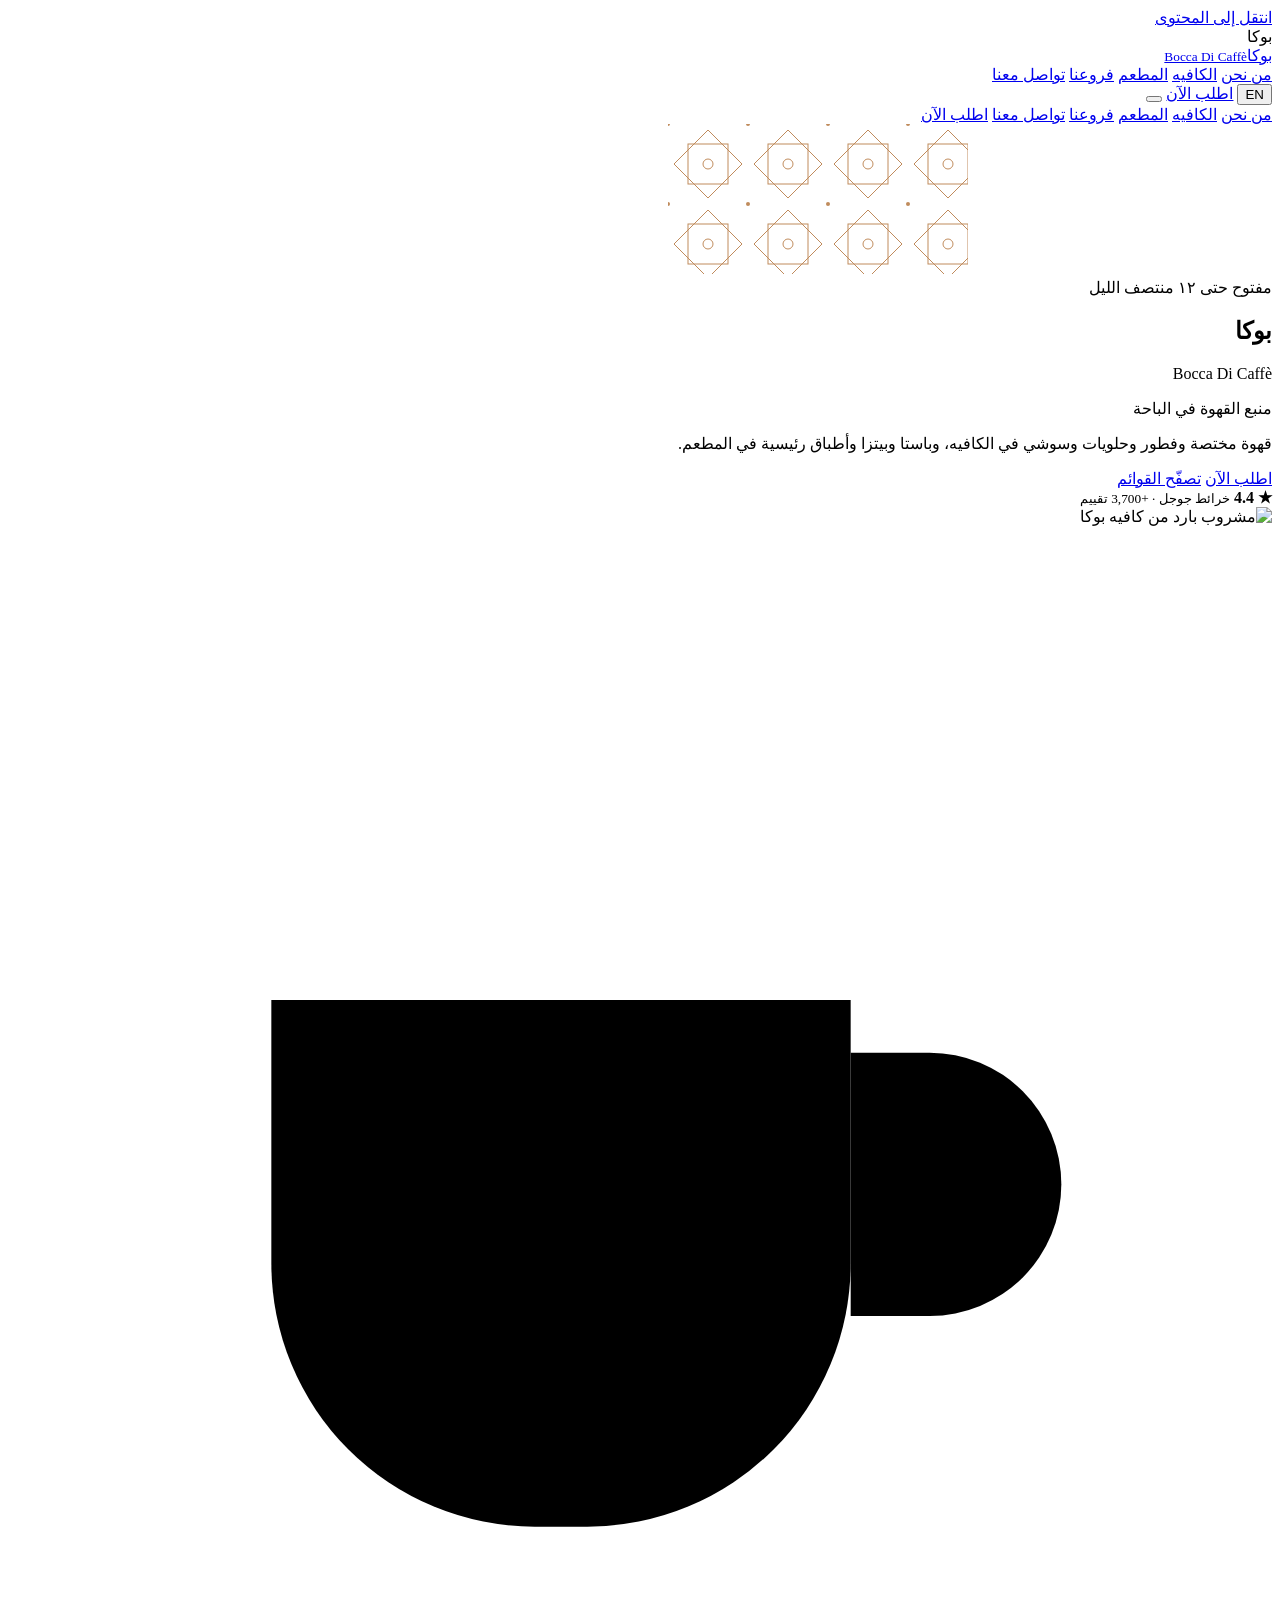
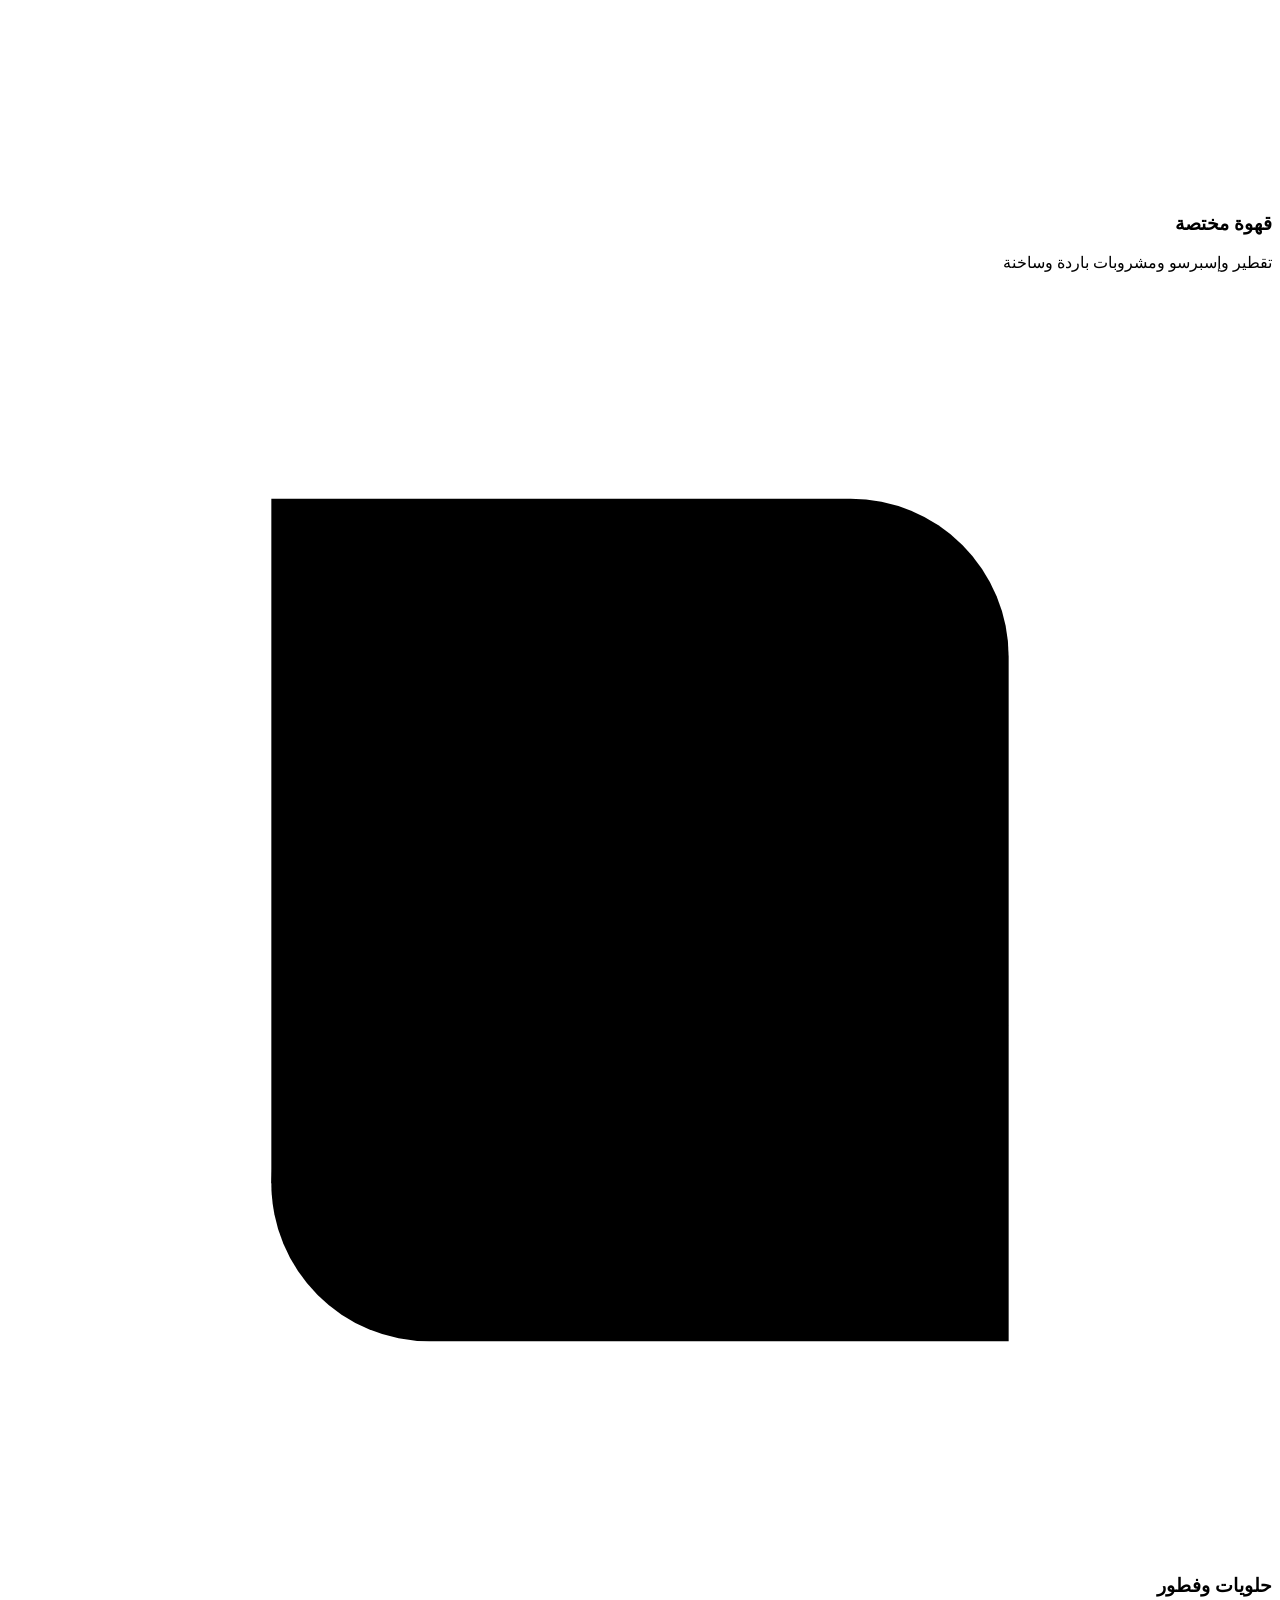
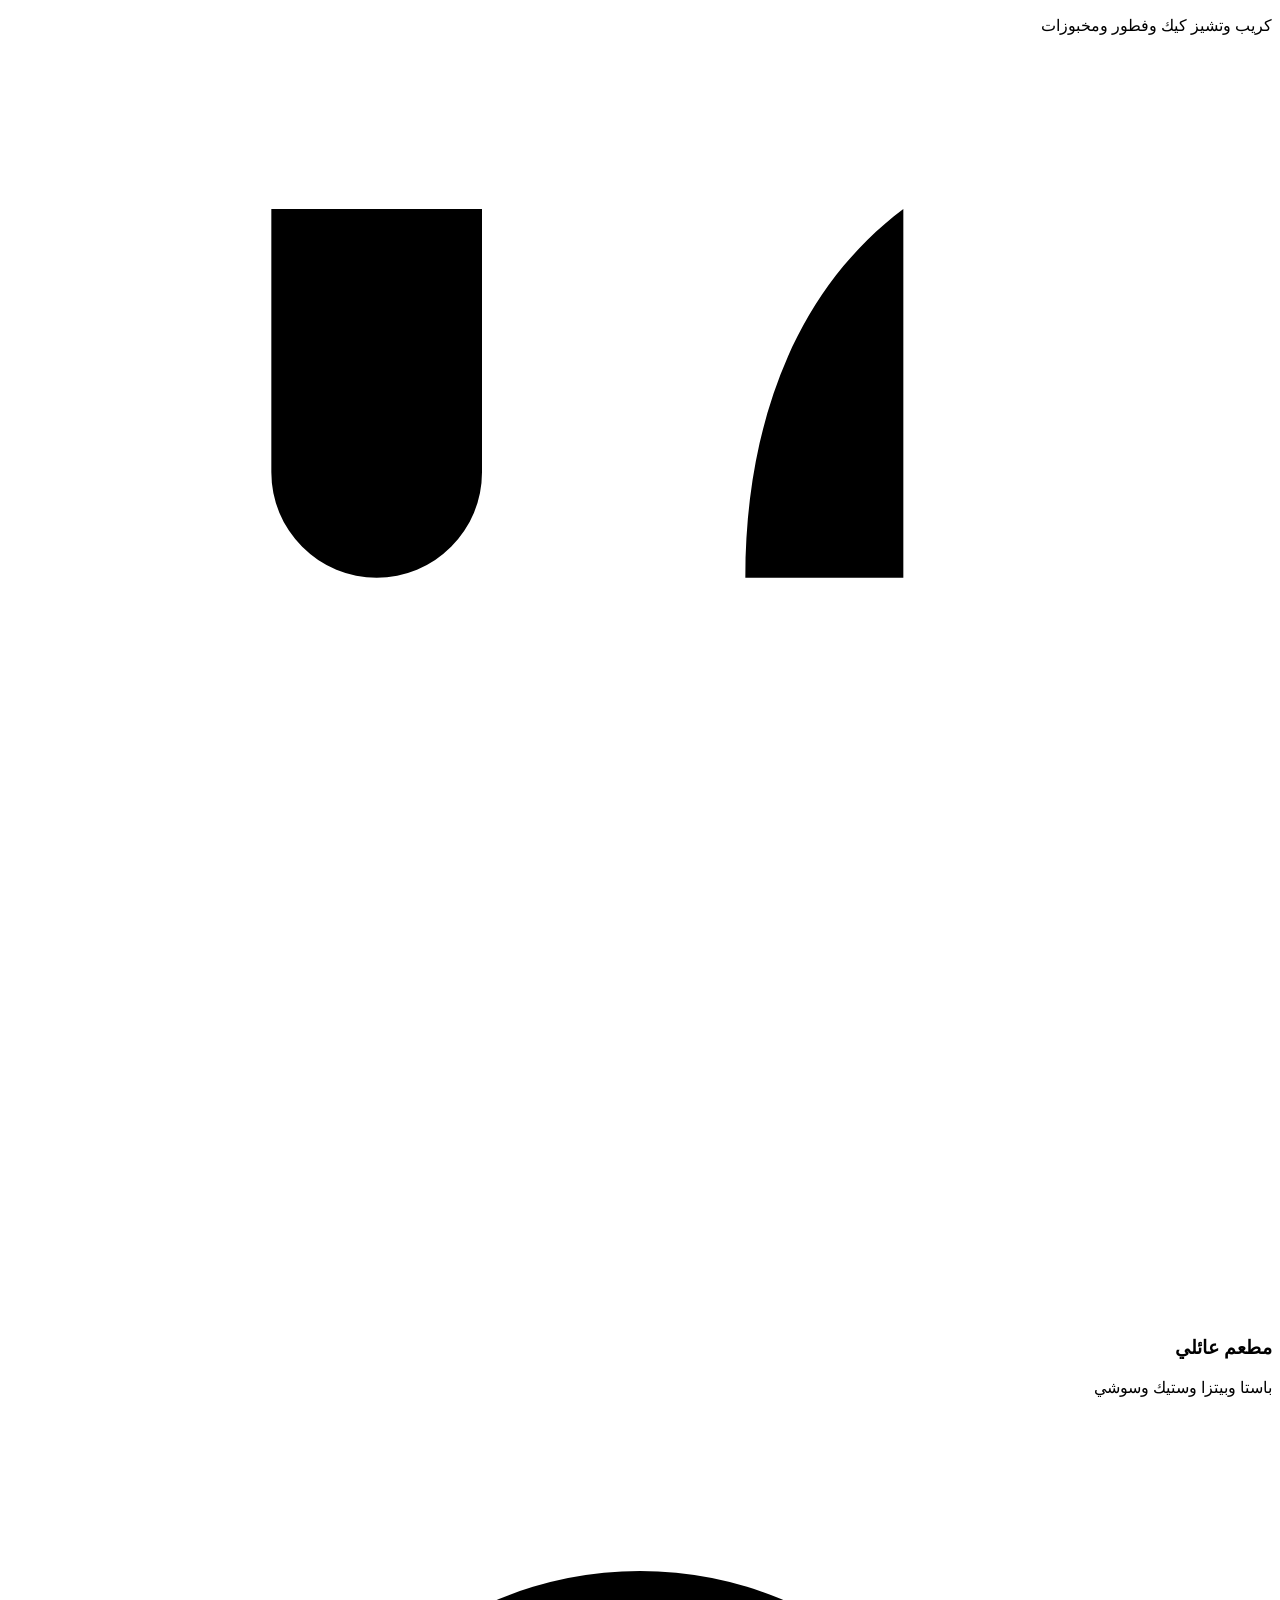
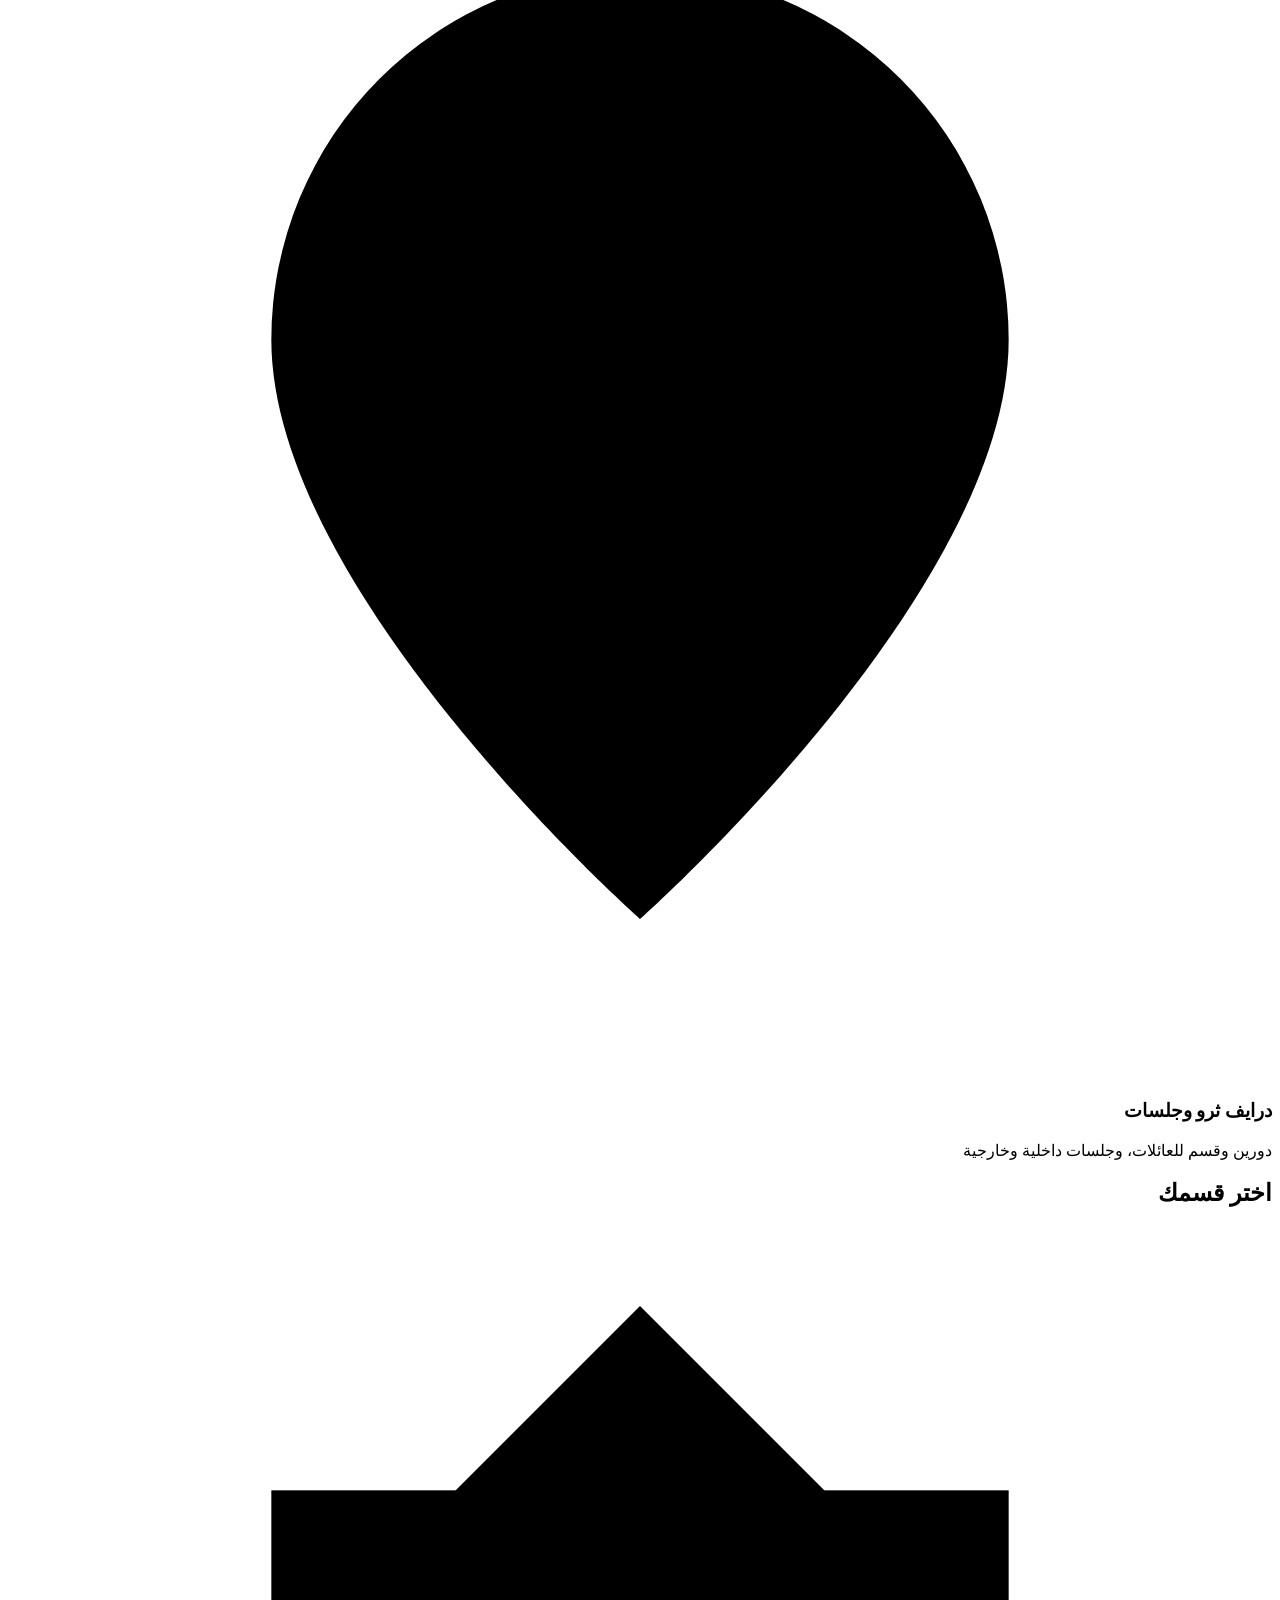
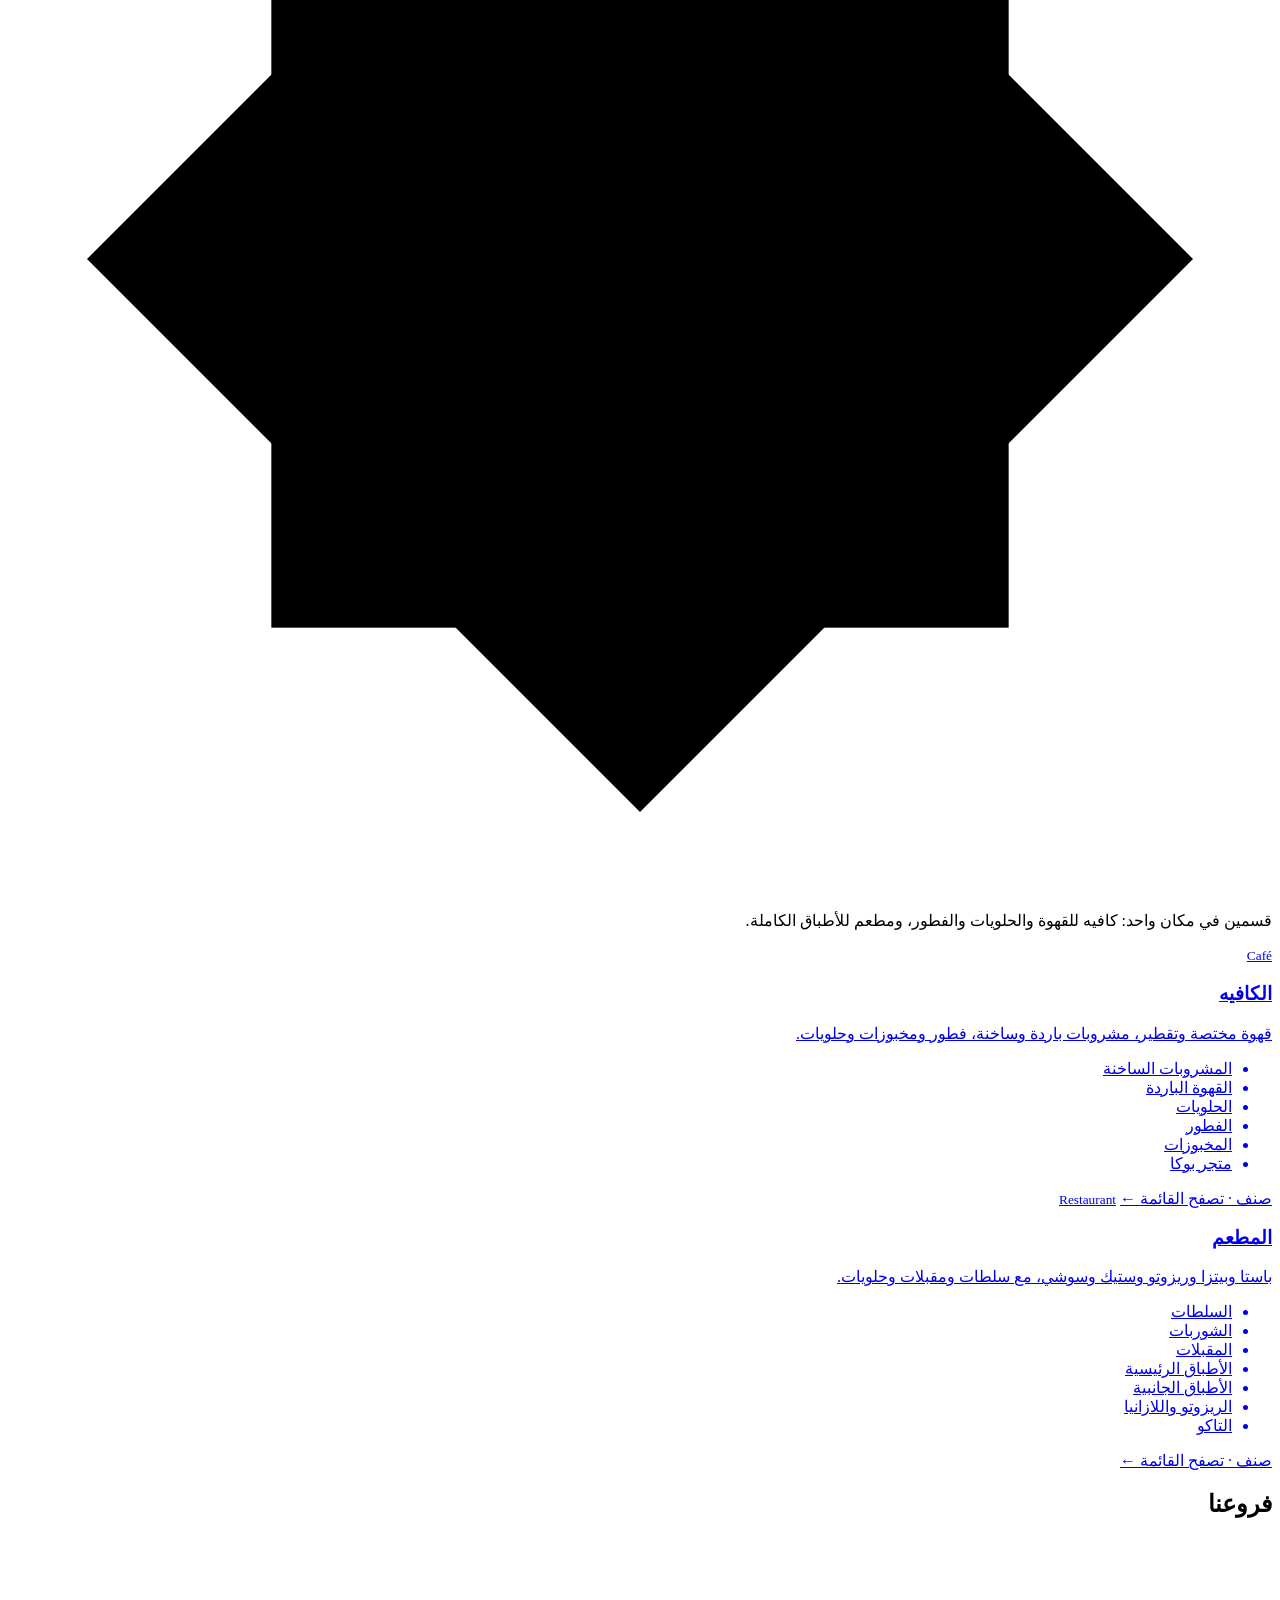
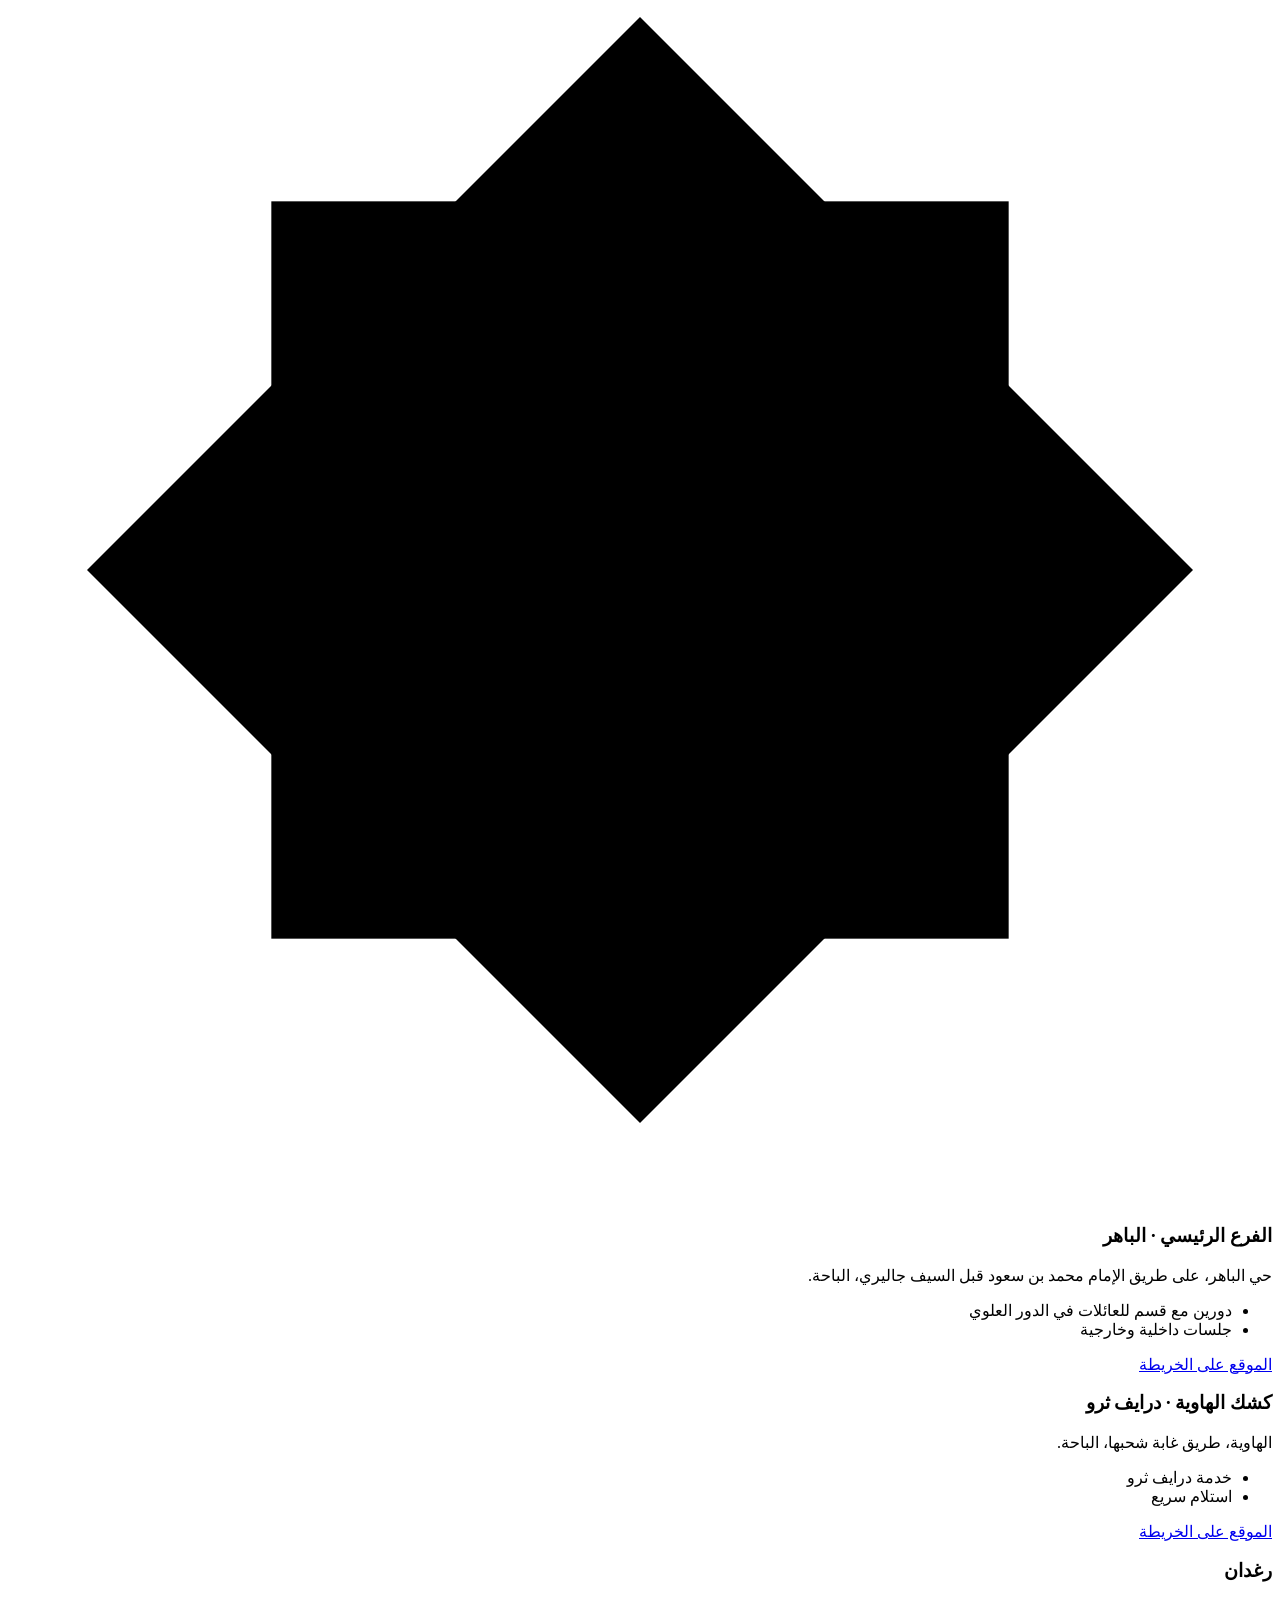
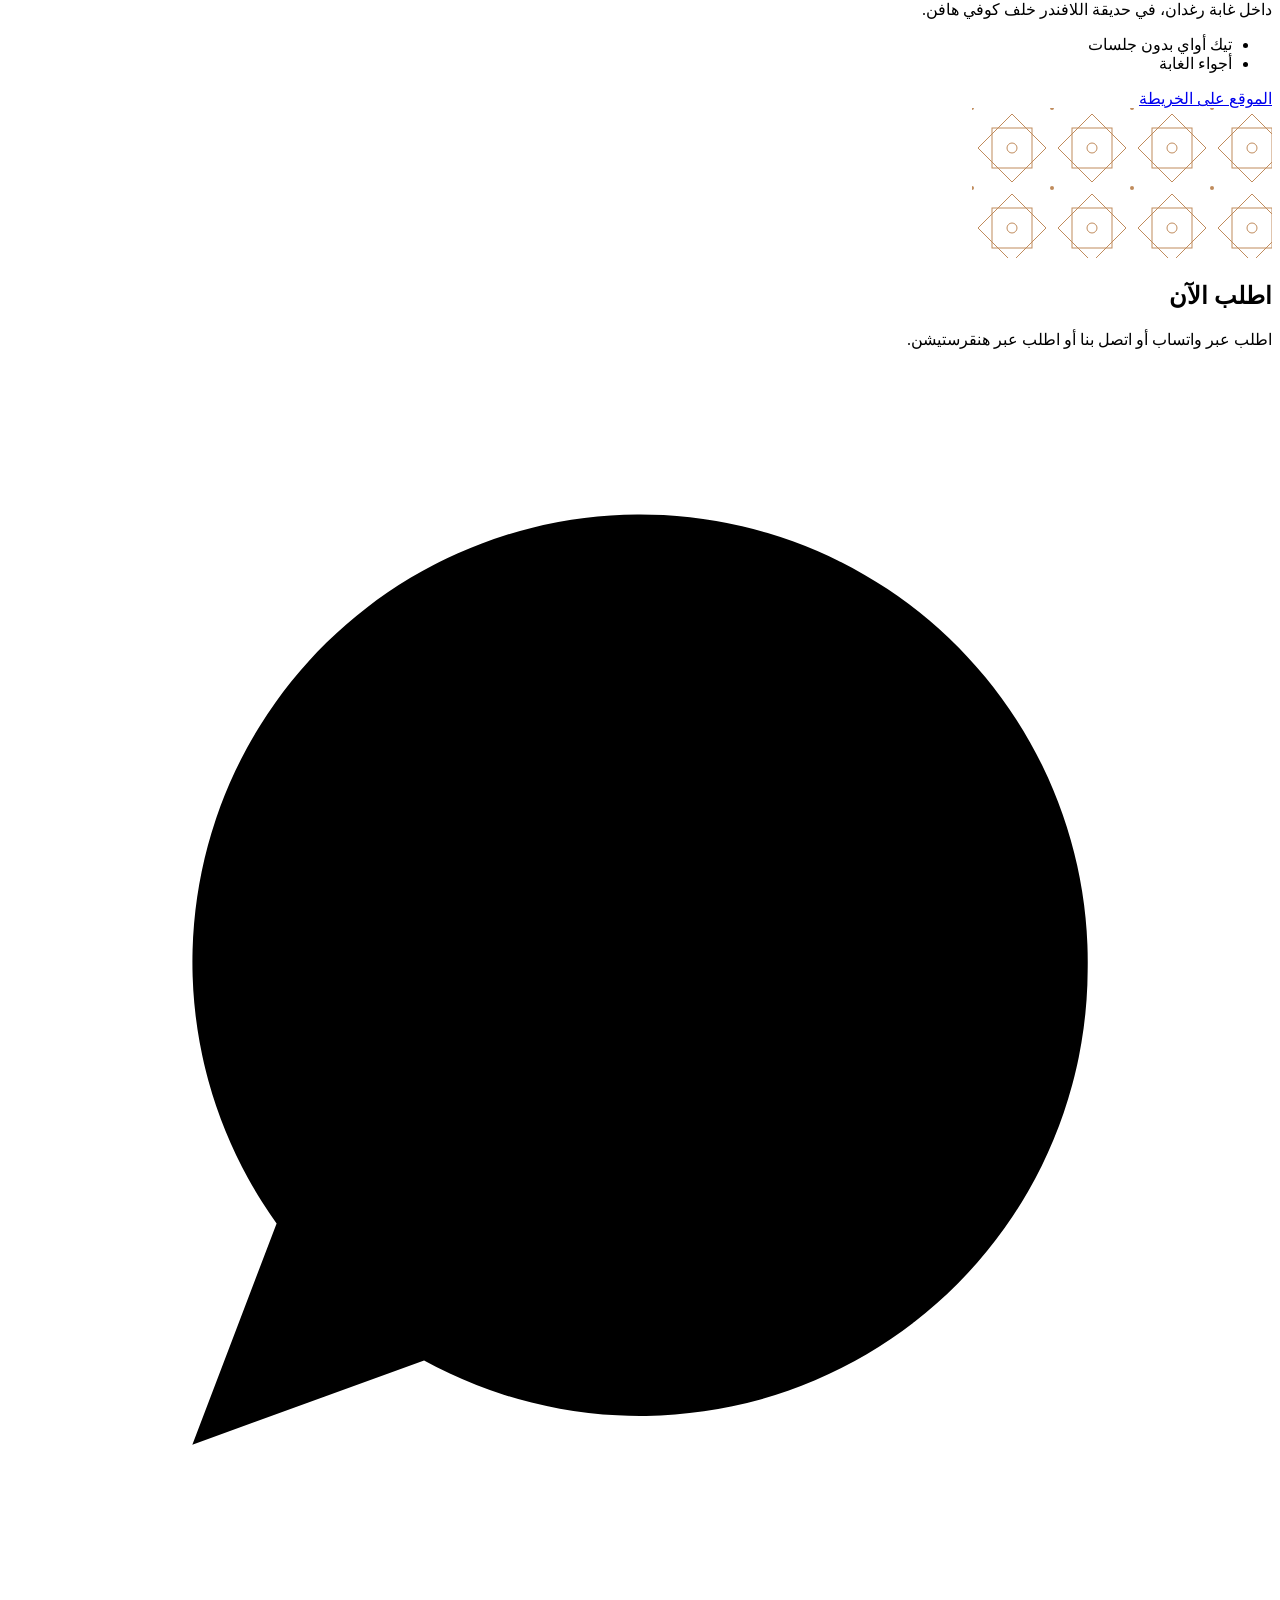
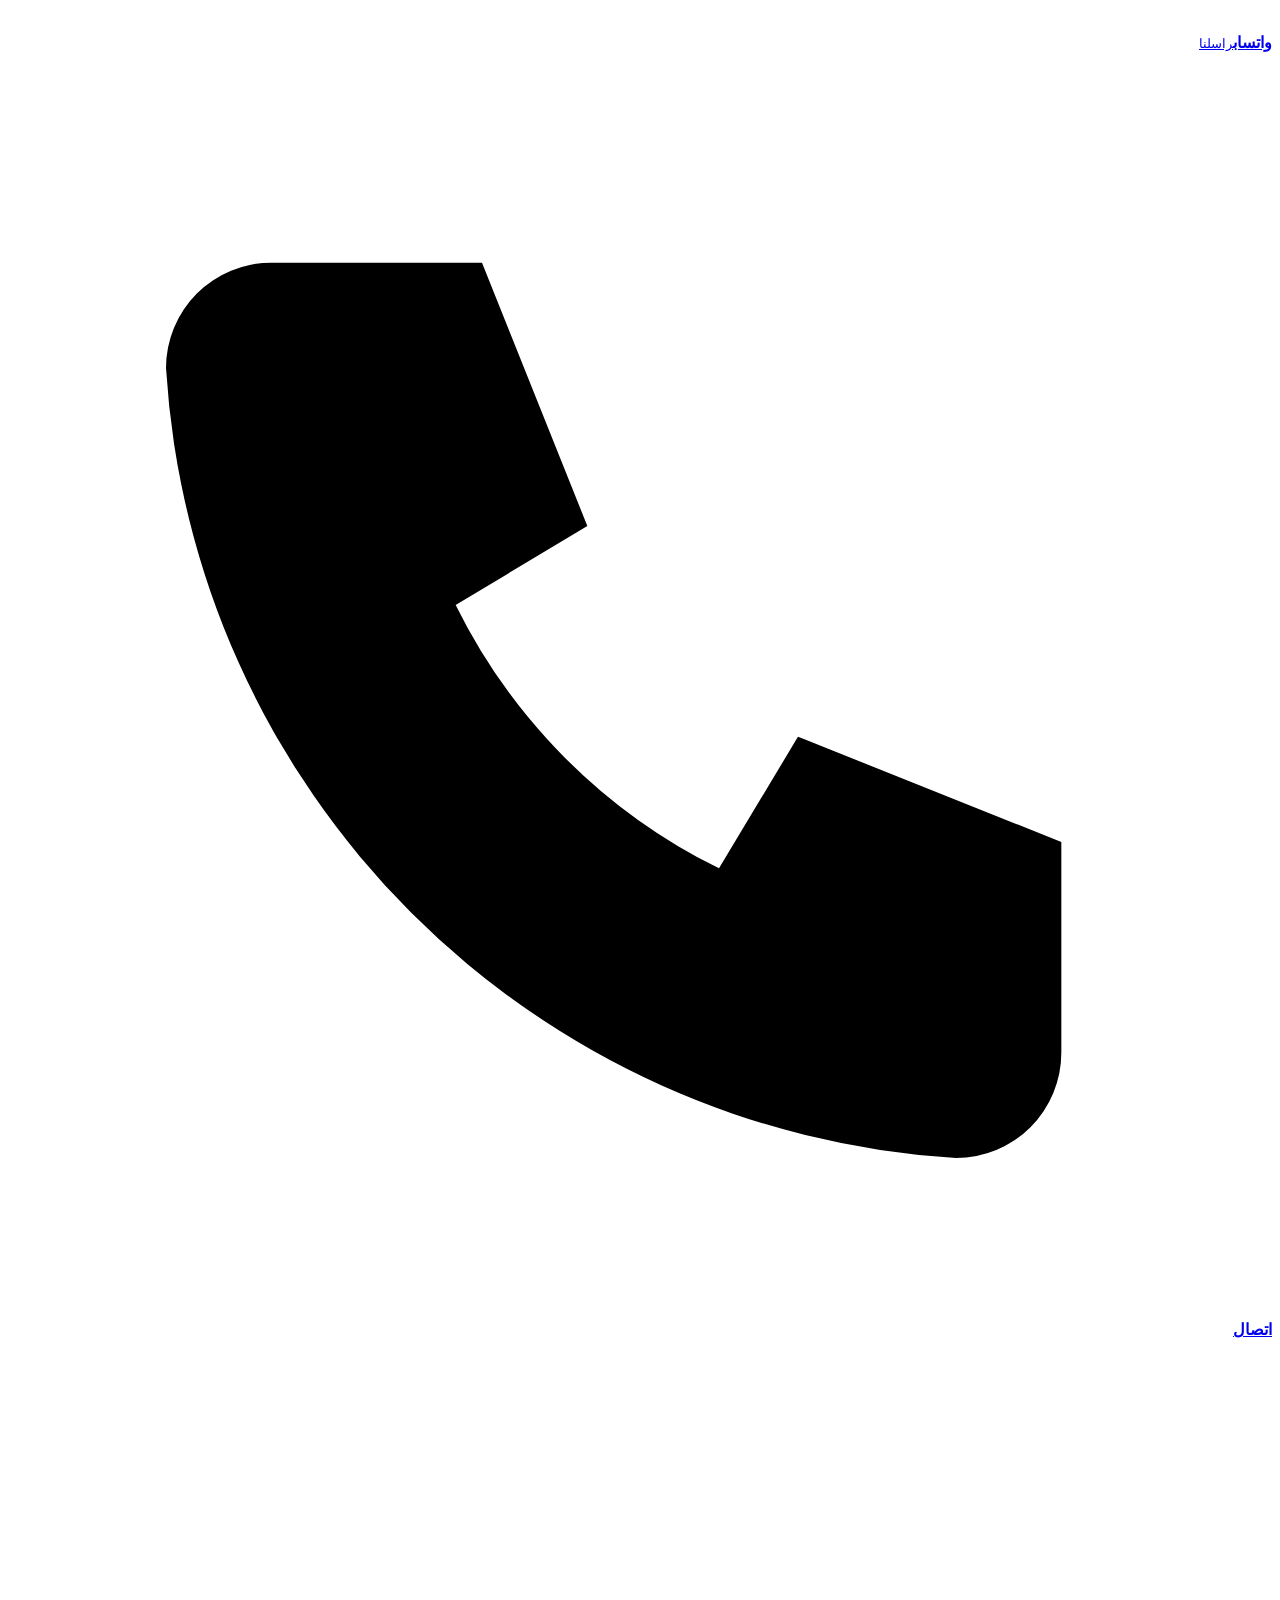
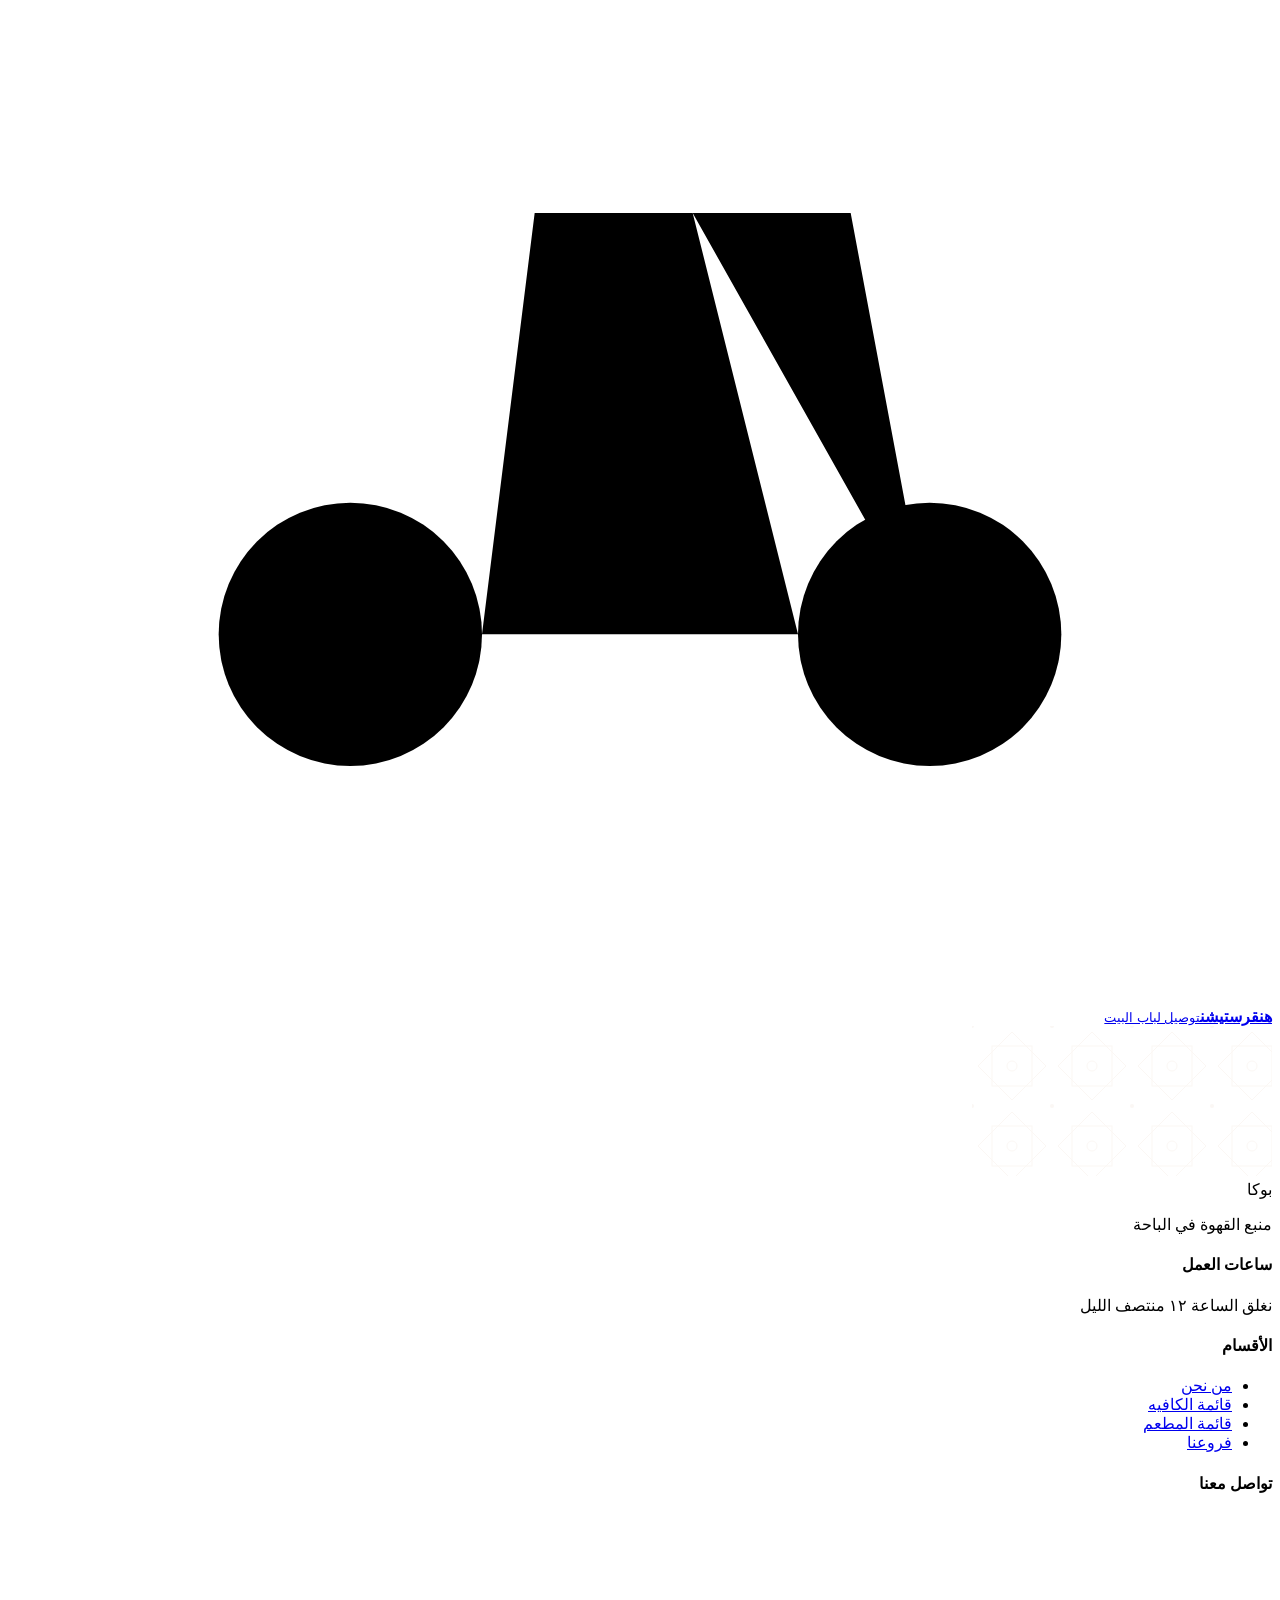
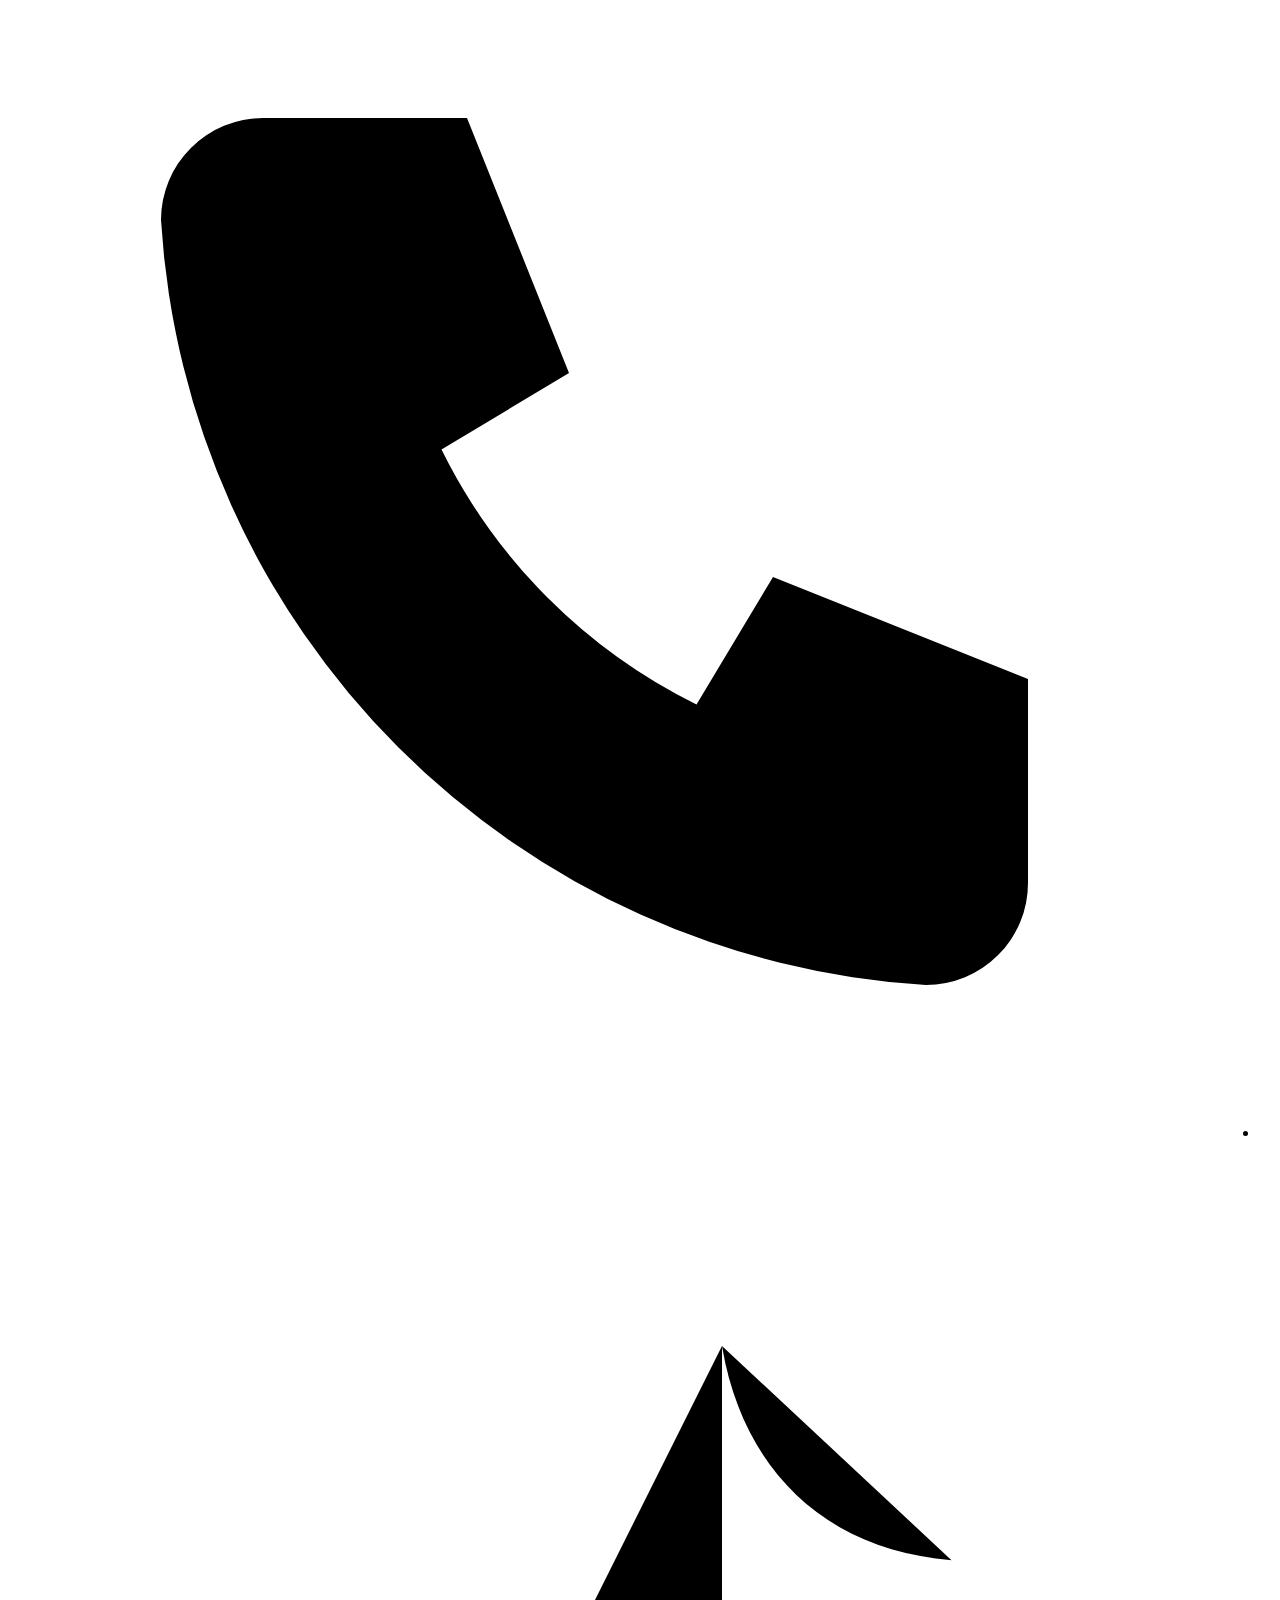
==== index.html @ 69d34390 "Add files via upload" ====
<!DOCTYPE html>
<html lang="ar" dir="rtl">
<head>
<meta charset="utf-8">
<meta name="viewport" content="width=device-width, initial-scale=1, viewport-fit=cover">
<title>بوكا | Bocca Di Caffè - كافيه ومطعم في الباحة</title>
<meta name="description" content="بوكا في الباحة: قهوة مختصة، فطور، حلويات وسوشي في الكافيه، وباستا وبيتزا وأطباق رئيسية في المطعم. شاهد القوائم بالصور والأسعار.">
<meta name="theme-color" content="#3A1E12">
<link rel="icon" type="image/png" href="assets/img/favicon.png">
<link rel="apple-touch-icon" href="assets/img/apple-touch-icon.png">
<meta property="og:type" content="website"><meta property="og:site_name" content="بوكا | Bocca Di Caffè">
<meta property="og:title" content="بوكا | Bocca Di Caffè - كافيه ومطعم في الباحة"><meta property="og:description" content="بوكا في الباحة: قهوة مختصة، فطور، حلويات وسوشي في الكافيه، وباستا وبيتزا وأطباق رئيسية في المطعم. شاهد القوائم بالصور والأسعار.">
<meta property="og:image" content="assets/img/logo-512.png"><meta property="og:locale" content="ar_SA"><meta property="og:locale:alternate" content="en_US">
<link rel="preconnect" href="https://fonts.googleapis.com">
<link rel="preconnect" href="https://fonts.gstatic.com" crossorigin>
<link href="https://fonts.googleapis.com/css2?family=Amiri:wght@400;700&family=Cormorant+Garamond:wght@500;600;700&family=Inter:wght@400;500;600&family=Tajawal:wght@400;500;700;800&display=swap" rel="stylesheet">
<script>
(function () {
  var l = 'ar', q = null, s = null;
  try { q = new URLSearchParams(location.search).get('lang'); } catch (e) {}
  try { s = localStorage.getItem('bocca_lang'); } catch (e) {}
  if (q === 'en' || q === 'ar') l = q; else if (s === 'en' || s === 'ar') l = s;
  var d = document.documentElement;
  d.lang = l; d.dir = (l === 'ar') ? 'rtl' : 'ltr'; d.classList.add('js');
  try { if (sessionStorage.getItem('bocca_pre')) d.classList.add('nopre'); } catch (e) {}
  window.__B_LANG = l;
})();
</script>
<link rel="stylesheet" href="assets/style.css">
<script type="application/ld+json">
{
  "@context": "https://schema.org",
  "@type": "CafeOrCoffeeShop",
  "name": "بوكا",
  "alternateName": "Bocca Di Caffè",
  "description": "كافيه ومطعم في الباحة: قهوة مختصة وفطور وحلويات وسوشي وباستا وبيتزا.",
  "telephone": "+966557722696",
  "address": {
    "@type": "PostalAddress",
    "addressLocality": "الباحة",
    "addressCountry": "SA"
  },
  "aggregateRating": {
    "@type": "AggregateRating",
    "ratingValue": "4.4",
    "reviewCount": "3700",
    "bestRating": "5"
  },
  "sameAs": [
    "https://www.tiktok.com/@bocca_caffe",
    "https://www.tiktok.com/@bocca.restaurant1",
    "https://www.snapchat.com/@bocca_caffe"
  ]
}
</script>
</head>
<body class="loading" id="top" data-pg="home">

<svg width="0" height="0" style="position:absolute" aria-hidden="true" focusable="false">
  <defs>
    <linearGradient id="gold-grad" x1="0" y1="0" x2="1" y2="1"><stop offset="0" stop-color="#E3C5A5"/><stop offset="1" stop-color="#C08B5C"/></linearGradient>
    <symbol id="star8" viewBox="0 0 24 24"><rect x="5" y="5" width="14" height="14" stroke-linejoin="round"/><path d="M12 1.5 22.5 12 12 22.5 1.5 12z" stroke-linejoin="round"/><circle cx="12" cy="12" r="2.2"/></symbol>
    <pattern id="pat-star" width="80" height="80" patternUnits="userSpaceOnUse">
      <g fill="none" stroke="#C08B5C" stroke-width="1"><rect x="20" y="20" width="40" height="40"/><path d="M40 6 74 40 40 74 6 40z"/><circle cx="40" cy="40" r="5"/></g>
      <g fill="#C08B5C"><circle cx="0" cy="0" r="2"/><circle cx="80" cy="0" r="2"/><circle cx="0" cy="80" r="2"/><circle cx="80" cy="80" r="2"/></g>
    </pattern>
  </defs>
</svg>

<div class="progress" id="progress" aria-hidden="true"></div>
<a class="skip" href="#main" data-i18n="skip">انتقل إلى المحتوى</a>
<!-- PRELOADER -->
<div id="preloader" role="status" aria-live="polite">
  <div class="pre-logo"><span class="logo-img" role="img" aria-label="Bocca logo"></span><span class="shimmer" data-i18n="brand">بوكا</span></div>
</div>
<header class="nav" id="nav">
  <div class="container nav-in">
    <a class="logo" href="index.html" data-i18n-aria="logoAria" aria-label="بوكا - الصفحة الرئيسية">
      <span class="logo-img" role="img" aria-label="Bocca logo"></span>
      <span class="logo-text"><span data-i18n="brand">بوكا</span><small>Bocca Di Caffè</small></span>
    </a>
    <nav class="nav-links" data-i18n-aria="navAria" aria-label="التنقل الرئيسي">
      <a href="about.html" data-i18n="navAbout">من نحن</a>
      <a href="cafe.html" data-i18n="navCafe">الكافيه</a>
      <a href="restaurant.html" data-i18n="navRest">المطعم</a>
      <a href="index.html#branches" data-i18n="navBranches">فروعنا</a>
      <a href="#contact" data-i18n="navContact">تواصل معنا</a>
    </nav>
    <div class="nav-actions">
      <button class="lang" id="langBtn" type="button">EN</button>
      <a class="btn btn-gold btn-sm btn-pulse nav-order" href="#order" data-i18n="navOrder">اطلب الآن</a>
      <button class="burger" id="burger" type="button" aria-expanded="false" aria-controls="mnav" data-i18n-aria="menuOpen" aria-label="فتح القائمة"><span></span><span></span><span></span></button>
    </div>
  </div>
</header>

<div class="mnav" id="mnav" aria-hidden="true">
  <nav data-i18n-aria="navAria" aria-label="التنقل الرئيسي">
    <a href="about.html" style="--i:0" data-i18n="navAbout">من نحن</a>
    <a href="cafe.html" style="--i:1" data-i18n="navCafe">الكافيه</a>
    <a href="restaurant.html" style="--i:2" data-i18n="navRest">المطعم</a>
    <a href="index.html#branches" style="--i:3" data-i18n="navBranches">فروعنا</a>
    <a href="#contact" style="--i:4" data-i18n="navContact">تواصل معنا</a>
    <a class="btn btn-gold" href="#order" style="--i:5" data-i18n="navOrder">اطلب الآن</a>
  </nav>
</div>

<main id="main">

<!-- HERO -->
<section class="hero" aria-labelledby="hero-title">
  <canvas id="particles" aria-hidden="true"></canvas>
  <svg class="orn-bg" aria-hidden="true" focusable="false"><rect width="100%" height="100%" fill="url(#pat-star)"/></svg>
  <div class="container hero-grid">
    <div class="hero-copy">
      <div class="hl" style="--i:0"><span class="open-badge" data-i18n="openBadge">مفتوح حتى ١٢ منتصف الليل</span></div>
      <h1 id="hero-title" class="hl" style="--i:1" data-i18n="brand">بوكا</h1>
      <p class="hero-en hl" style="--i:1">Bocca Di Caffè</p>
      <p class="hero-tag hl" style="--i:2" data-i18n="tagline">منبع القهوة في الباحة</p>
      <p class="hero-intro hl" style="--i:3" data-i18n="heroIntro">قهوة مختصة وفطور وحلويات وسوشي في الكافيه، وباستا وبيتزا وأطباق رئيسية في المطعم.</p>
      <div class="hero-cta hl" style="--i:4">
        <a class="btn btn-gold btn-pulse" href="#order" data-i18n="heroOrder">اطلب الآن</a>
        <a class="btn btn-ghost" href="#sections" data-i18n="heroMenu">تصفّح القوائم</a>
      </div>
      <div class="rating-row hl" style="--i:5">
        <div class="rating" aria-label="Google Maps 4.4 / 5">
          <b><span aria-hidden="true">★</span> 4.4</b>
          <small><span data-i18n="ratingG">خرائط جوجل</span><span data-i18n="ratingGsub"> · +3,700 تقييم</span></small>
        </div>
      </div>
    </div>
    <div class="hero-media">
      <div class="arch-wrap hl" style="--i:3">
        <div class="arch"><img src="assets/img/cafe/c045.webp" data-i18n-alt="heroImgAlt" alt="مشروب بارد من كافيه بوكا" width="640" height="640" fetchpriority="high" decoding="async"></div>
        <span class="arch-logo" role="img" aria-label="Bocca logo"></span>
      </div>
    </div>
  </div>
</section>

<!-- FEATURE STRIP -->
<section class="strip" aria-label="Highlights">
  <div class="container features" data-stagger>
    <div class="feature"><div class="ic"><svg viewBox="0 0 24 24" aria-hidden="true"><path d="M5 9h11v5a5 5 0 0 1-5 5h-1a5 5 0 0 1-5-5z"/><path d="M16 10h1.5a2.5 2.5 0 0 1 0 5H16"/><path d="M8 3v3M11 3v3"/></svg></div><h3 data-i18n="f1t">قهوة مختصة</h3><p data-i18n="f1s">تقطير وإسبرسو ومشروبات باردة وساخنة</p></div>
    <div class="feature"><div class="ic"><svg viewBox="0 0 24 24" aria-hidden="true"><path d="M5 4h11a3 3 0 0 1 3 3v13H8a3 3 0 0 1-3-3z"/><path d="M5 17a3 3 0 0 1 3-3h11"/></svg></div><h3 data-i18n="f2t">حلويات وفطور</h3><p data-i18n="f2s">كريب وتشيز كيك وفطور ومخبوزات</p></div>
    <div class="feature"><div class="ic"><svg viewBox="0 0 24 24" aria-hidden="true"><path d="M7 3v8M5 3v5a2 2 0 0 0 4 0V3M7 11v10M17 3c-2 1.5-3 4-3 7h3v11"/></svg></div><h3 data-i18n="f3t">مطعم عائلي</h3><p data-i18n="f3s">باستا وبيتزا وستيك وسوشي</p></div>
    <div class="feature"><div class="ic"><svg viewBox="0 0 24 24" aria-hidden="true"><path d="M12 21s7-6.2 7-11a7 7 0 1 0-14 0c0 4.8 7 11 7 11z"/><circle cx="12" cy="10" r="2.5"/></svg></div><h3 data-i18n="f4t">درايف ثرو وجلسات</h3><p data-i18n="f4s">دورين وقسم للعائلات، وجلسات داخلية وخارجية</p></div>
  </div>
</section>

<!-- SECTIONS (café / restaurant) -->
<section class="section" id="sections" aria-labelledby="sec-title">
  <div class="container">
    <div class="section-head reveal">
      <h2 id="sec-title" data-i18n="secTitle">اختر قسمك</h2>
      <div class="divider" aria-hidden="true"><i></i><svg viewBox="0 0 24 24"><use href="#star8"/></svg><i></i></div>
      <p data-i18n="secSub">قسمين في مكان واحد: كافيه للقهوة والحلويات والفطور، ومطعم للأطباق الكاملة.</p>
    </div>
    <div class="split">
      <a class="sec-card sec-cafe" href="cafe.html"><span class="sec-img" style="background-image:url(assets/img/cafe/c105.webp)"></span>
        <span class="sec-body"><small data-i18n="cafeSmall">Café</small><h3 data-i18n="cafeName">الكافيه</h3><p data-i18n="cafeDesc">قهوة مختصة وتقطير، مشروبات باردة وساخنة، فطور ومخبوزات وحلويات.</p><ul class="sec-tags"><li data-i18n="tc1">المشروبات الساخنة</li><li data-i18n="tc2">القهوة الباردة</li><li data-i18n="tc3">الحلويات</li><li data-i18n="tc4">الفطور</li><li data-i18n="tc5">المخبوزات</li><li data-i18n="tc6">متجر بوكا</li></ul><span class="sec-more"><span data-count="cafe"></span> <span data-i18n="items">صنف</span> · <span data-i18n="browse">تصفح القائمة ←</span></span></span></a>
      <a class="sec-card sec-rest" href="restaurant.html"><span class="sec-img" style="background-image:url(assets/img/rest/r048.webp)"></span>
        <span class="sec-body"><small data-i18n="restSmall">Restaurant</small><h3 data-i18n="restName">المطعم</h3><p data-i18n="restDesc">باستا وبيتزا وريزوتو وستيك وسوشي، مع سلطات ومقبلات وحلويات.</p><ul class="sec-tags"><li data-i18n="tr1">السلطات</li><li data-i18n="tr2">الشوربات</li><li data-i18n="tr3">المقبلات</li><li data-i18n="tr4">الأطباق الرئيسية</li><li data-i18n="tr5">الأطباق الجانبية</li><li data-i18n="tr6">الريزوتو واللازانيا</li><li data-i18n="tr7">التاكو</li></ul><span class="sec-more"><span data-count="rest"></span> <span data-i18n="items">صنف</span> · <span data-i18n="browse">تصفح القائمة ←</span></span></span></a>
    </div>
  </div>
</section>

<!-- BRANCHES -->
<section class="section" id="branches" aria-labelledby="br-title" style="background:var(--cream-2)">
  <div class="container">
    <div class="section-head reveal"><h2 id="br-title" data-i18n="brTitle">فروعنا</h2><div class="divider" aria-hidden="true"><i></i><svg viewBox="0 0 24 24"><use href="#star8"/></svg><i></i></div></div>
    <div class="branch-grid">
      <article class="branch"><h3 data-i18n="br1t">الفرع الرئيسي · الباهر</h3><p data-i18n="br1p">حي الباهر، على طريق الإمام محمد بن سعود قبل السيف جاليري، الباحة.</p><ul><li data-i18n="br1a">دورين مع قسم للعائلات في الدور العلوي</li><li data-i18n="br1b">جلسات داخلية وخارجية</li></ul><a class="btn btn-ghost btn-sm" target="_blank" rel="noopener noreferrer" href="https://www.google.com/maps/search/?api=1&amp;query=Bocca+do+cafe+Al+Bahah" data-i18n="mapBtn">الموقع على الخريطة</a></article>
      <article class="branch"><h3 data-i18n="br2t">كشك الهاوية · درايف ثرو</h3><p data-i18n="br2p">الهاوية، طريق غابة شحبها، الباحة.</p><ul><li data-i18n="br2a">خدمة درايف ثرو</li><li data-i18n="br2b">استلام سريع</li></ul><a class="btn btn-ghost btn-sm" target="_blank" rel="noopener noreferrer" href="https://www.google.com/maps/search/?api=1&amp;query=bocca+di+caffe+kiosk+Al+Bahah" data-i18n="mapBtn">الموقع على الخريطة</a></article>
      <article class="branch"><h3 data-i18n="br3t">رغدان</h3><p data-i18n="br3p">داخل غابة رغدان، في حديقة اللافندر خلف كوفي هافن.</p><ul><li data-i18n="br3a">تيك أواي بدون جلسات</li><li data-i18n="br3b">أجواء الغابة</li></ul><a class="btn btn-ghost btn-sm" target="_blank" rel="noopener noreferrer" href="https://www.google.com/maps/search/?api=1&amp;query=Raghadan+forest+park+Al+Bahah+bocca" data-i18n="mapBtn">الموقع على الخريطة</a></article>
    </div>
  </div>
</section>

<section class="order" id="order" aria-labelledby="order-title">
  <svg class="orn-bg" aria-hidden="true" focusable="false"><rect width="100%" height="100%" fill="url(#pat-star)"/></svg>
  <div class="container">
    <div class="section-head reveal">
      <h2 id="order-title" data-i18n="orderTitle">اطلب الآن</h2>
      <p data-i18n="orderSub">اطلب عبر واتساب أو اتصل بنا أو اطلب عبر هنقرستيشن.</p>
    </div>
    <div class="order-grid" data-stagger>
      <a class="order-opt" data-wa href="#" target="_blank" rel="noopener noreferrer"><span class="ic"><svg viewBox="0 0 24 24" aria-hidden="true"><path d="M20.5 11.5a8.5 8.5 0 0 1-12.6 7.4L3.5 20.5l1.6-4.2A8.5 8.5 0 1 1 20.5 11.5z"/><path d="M9 8.5c0 3.5 3 6.5 6.5 6.5l1.2-1.6-2.2-1.1-1 .8a5 5 0 0 1-2.4-2.4l.8-1-1.1-2.2z"/></svg></span><span><b data-i18n="optWA">واتساب</b><small data-i18n="optWAsub">راسلنا</small></span></a>
      <a class="order-opt" data-call href="#"><span class="ic"><svg viewBox="0 0 24 24" aria-hidden="true"><path d="M5 4h4l2 5-2.5 1.5a11 11 0 0 0 5 5L15 13l5 2v4a2 2 0 0 1-2 2A16 16 0 0 1 3 6a2 2 0 0 1 2-2z"/></svg></span><span><b data-i18n="optCall">اتصال</b><small class="ltr" data-phone-text></small></span></a>
      <a class="order-opt" data-hs href="#" target="_blank" rel="noopener noreferrer"><span class="ic"><svg viewBox="0 0 24 24" aria-hidden="true"><circle cx="6.5" cy="17" r="2.5"/><circle cx="17.5" cy="17" r="2.5"/><path d="M9 17h6l-2-8h-3M13 9h3l1.5 8M4 8h5"/></svg></span><span><b data-i18n="optHS">هنقرستيشن</b><small data-i18n="optHSsub">توصيل لباب البيت</small></span></a>
    </div>
  </div>
</section>

</main>

<footer id="contact">
  <svg class="orn-bg" aria-hidden="true" focusable="false" style="opacity:.06"><rect width="100%" height="100%" fill="url(#pat-star)"/></svg>
  <div class="container">
    <div class="foot-grid">
      <div>
        <div class="foot-logo"><span class="logo-img" role="img" aria-label="Bocca logo"></span><span data-i18n="brand">بوكا</span></div>
        <p data-i18n="tagline">منبع القهوة في الباحة</p>
      </div>
      <div>
        <h4 data-i18n="footHours">ساعات العمل</h4>
        <p data-i18n="hoursText">نغلق الساعة ١٢ منتصف الليل</p>
      </div>
      <div>
        <h4 data-i18n="footSections">الأقسام</h4>
        <ul>
          <li><a href="about.html" data-i18n="navAbout">من نحن</a></li>
          <li><a href="cafe.html" data-i18n="cafeTitle">قائمة الكافيه</a></li>
          <li><a href="restaurant.html" data-i18n="restTitle">قائمة المطعم</a></li>
          <li><a href="index.html#branches" data-i18n="navBranches">فروعنا</a></li>
        </ul>
      </div>
      <div>
        <h4 data-i18n="footContact">تواصل معنا</h4>
        <ul>
          <li class="foot-social"><svg viewBox="0 0 24 24" aria-hidden="true"><path d="M5 4h4l2 5-2.5 1.5a11 11 0 0 0 5 5L15 13l5 2v4a2 2 0 0 1-2 2A16 16 0 0 1 3 6a2 2 0 0 1 2-2z"/></svg><a data-call href="#"><span class="ltr" data-phone-text></span></a></li>
          <li class="foot-social" data-social="tiktokCafe"><svg viewBox="0 0 24 24" aria-hidden="true"><path d="M14 4v10.5a3.5 3.5 0 1 1-3.5-3.5"/><path d="M14 4c.4 2.4 2 4 4.5 4.2"/></svg><a target="_blank" rel="noopener noreferrer" href="#"><span data-i18n="tkCafe">تيك توك الكافيه</span> <span class="ltr" data-user></span></a></li>
          <li class="foot-social" data-social="tiktokRest"><svg viewBox="0 0 24 24" aria-hidden="true"><path d="M14 4v10.5a3.5 3.5 0 1 1-3.5-3.5"/><path d="M14 4c.4 2.4 2 4 4.5 4.2"/></svg><a target="_blank" rel="noopener noreferrer" href="#"><span data-i18n="tkRest">تيك توك المطعم</span> <span class="ltr" data-user></span></a></li>
          <li class="foot-social" data-social="snapchat"><svg viewBox="0 0 24 24" aria-hidden="true"><path d="M12 3c-3 0-5 2.2-5 5v3l-2 2 2 .8c.5 1 1.3 1.6 2.4 1.9L9 18l3-1 3 1-.4-2.3c1.1-.3 1.9-.9 2.4-1.9l2-.8-2-2V8c0-2.8-2-5-5-5z"/></svg><a target="_blank" rel="noopener noreferrer" href="#"><span data-i18n="snap">سناب شات</span> <span class="ltr" data-user></span></a></li>
        </ul>
      </div>
    </div>
    <p class="copy" data-i18n="copy">© 2026 بوكا / Bocca Di Caffè · الباحة، المملكة العربية السعودية</p>
  </div>
</footer>

<a class="wa-float" data-wa data-i18n-aria="waFloat" aria-label="اطلب عبر واتساب" href="#" target="_blank" rel="noopener noreferrer"><svg viewBox="0 0 24 24" aria-hidden="true"><path d="M20.5 11.5a8.5 8.5 0 0 1-12.6 7.4L3.5 20.5l1.6-4.2A8.5 8.5 0 1 1 20.5 11.5z"/><path d="M9 8.5c0 3.5 3 6.5 6.5 6.5l1.2-1.6-2.2-1.1-1 .8a5 5 0 0 1-2.4-2.4l.8-1-1.1-2.2z"/></svg></a>

<script src="assets/config.js"></script>
<script src="assets/menu-data.js"></script>
<script src="assets/app.js"></script>
</body>
</html>
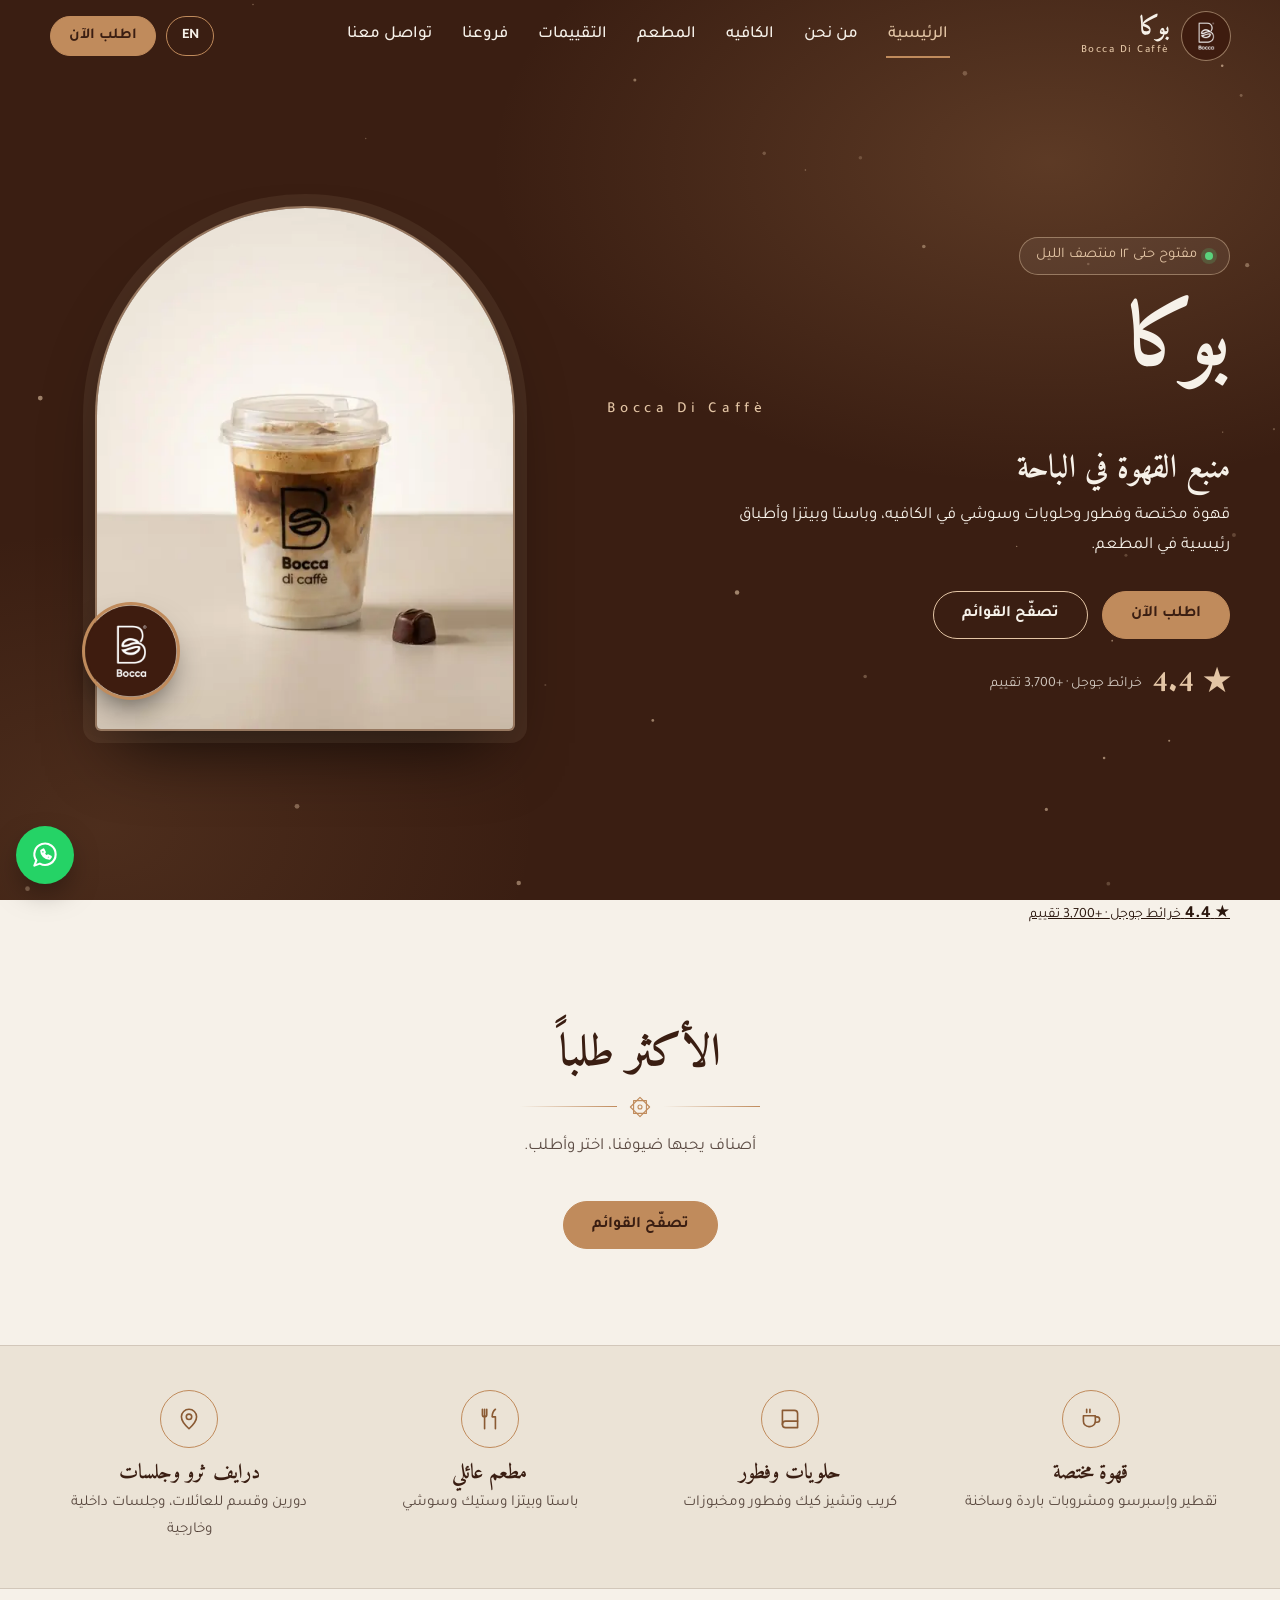
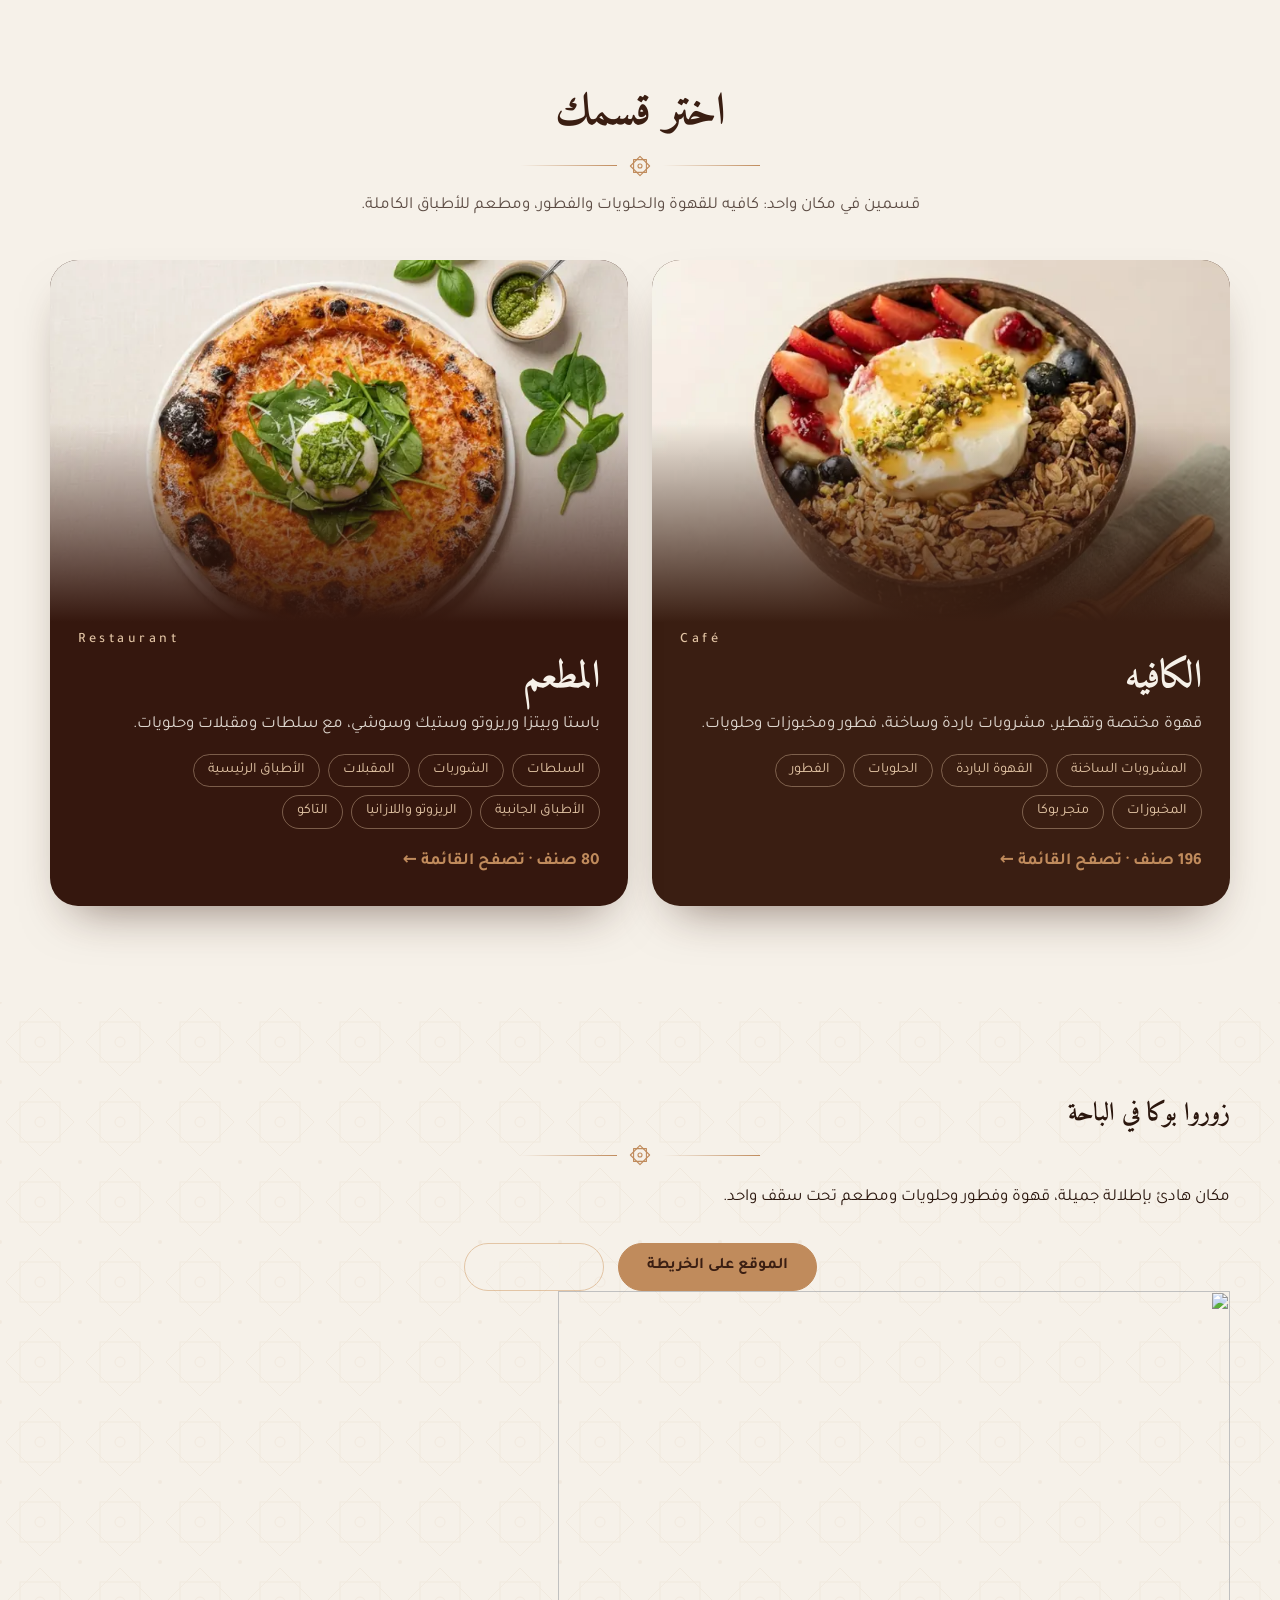
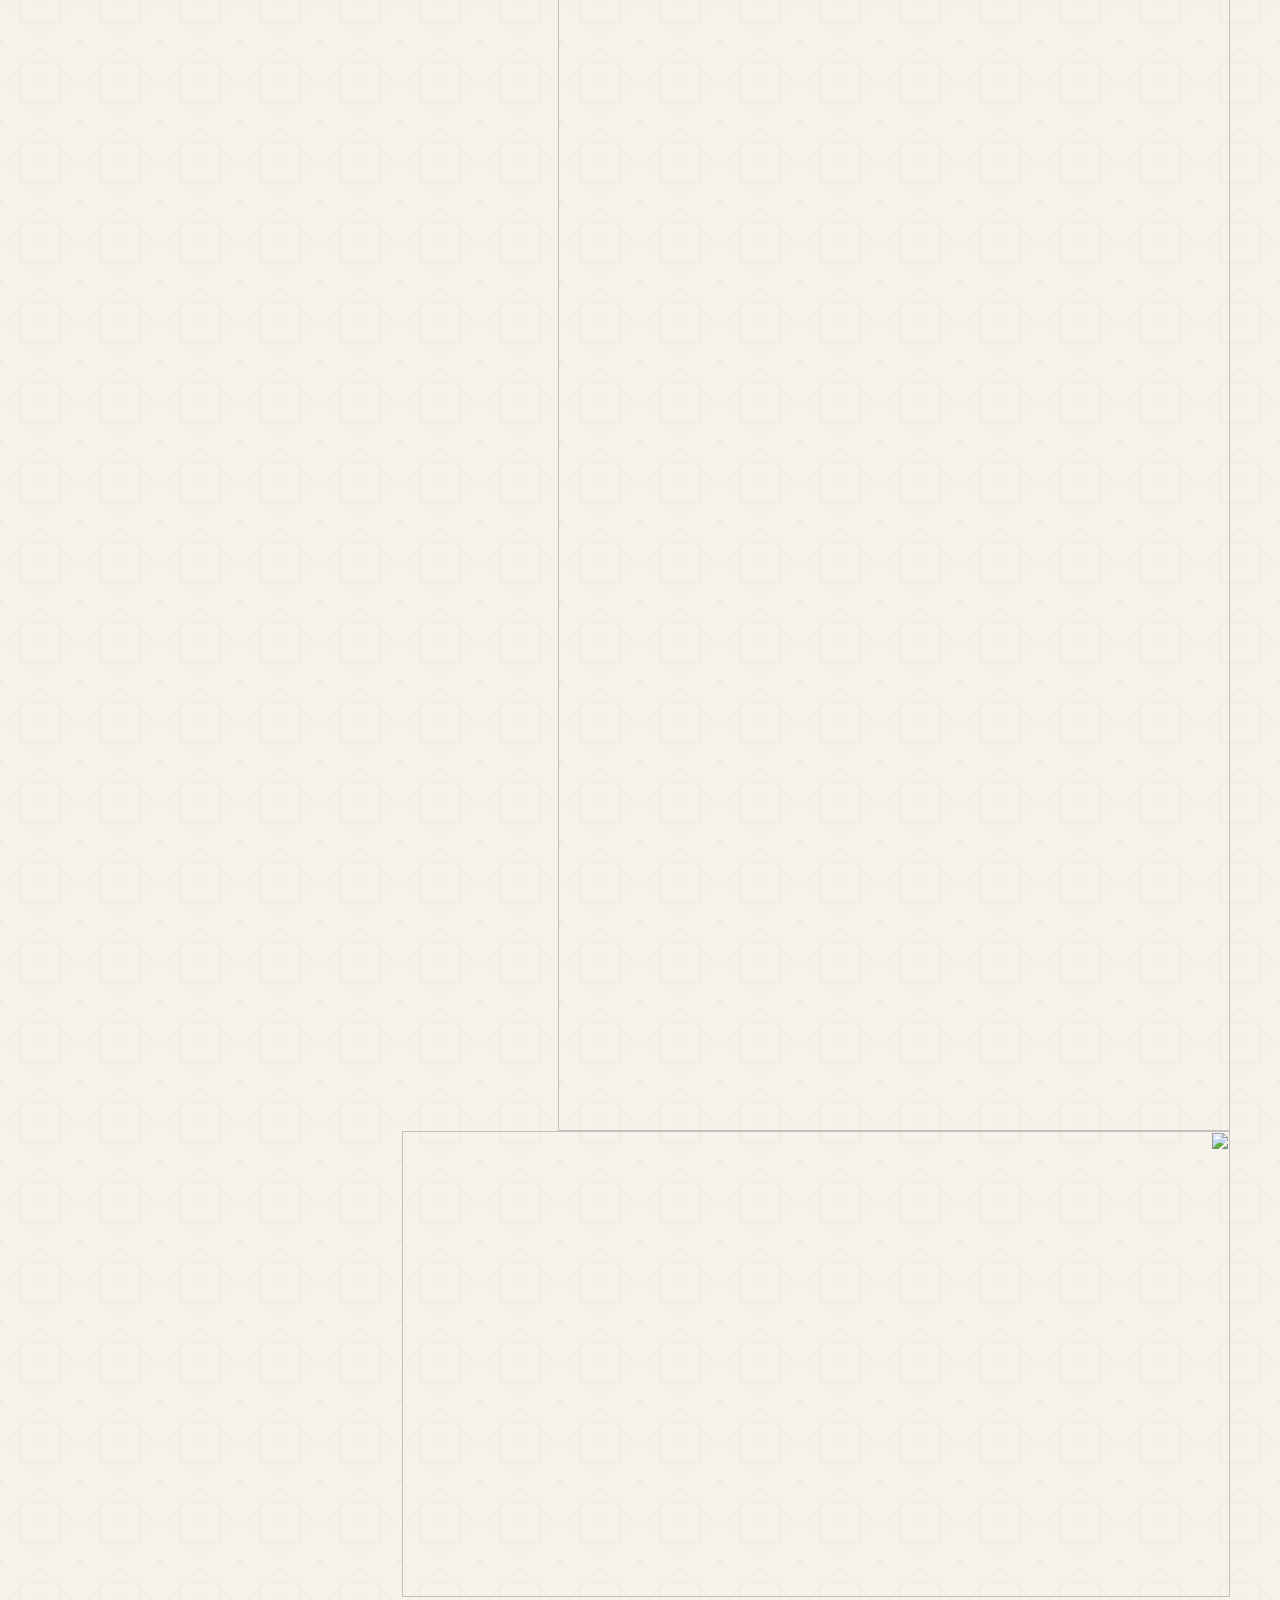
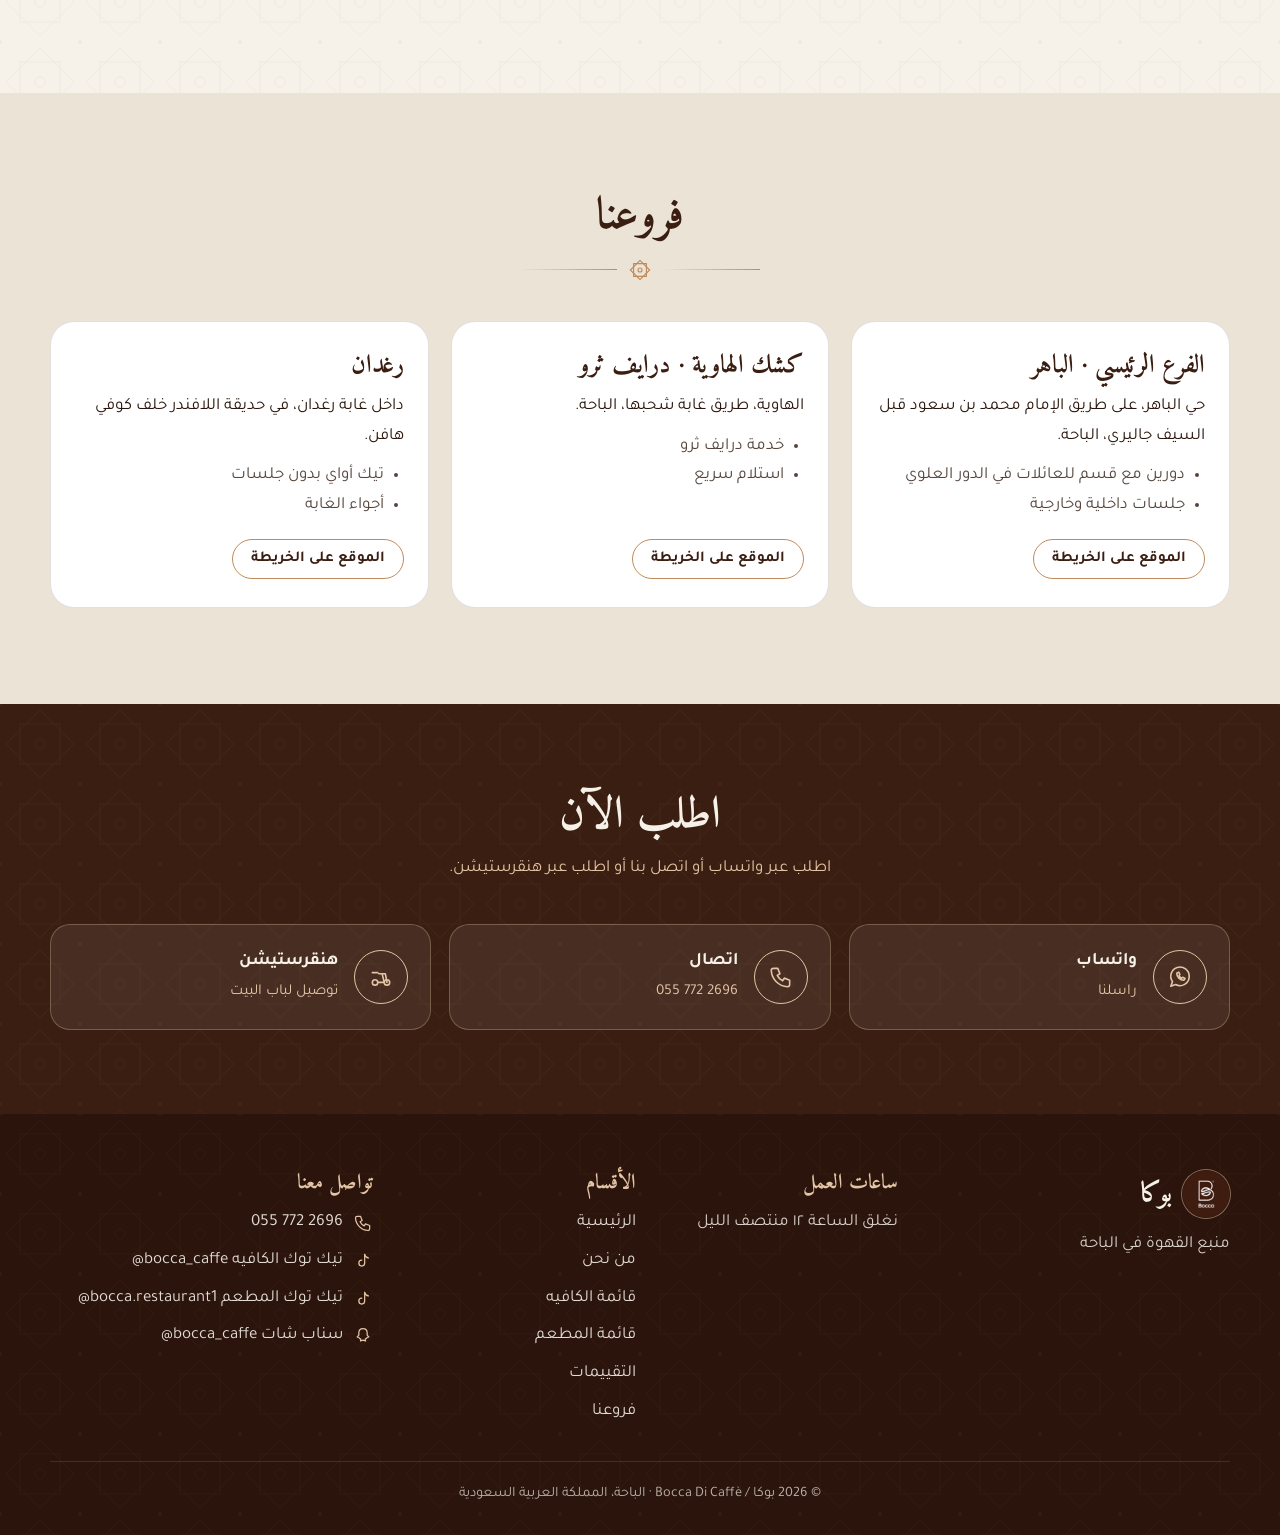
==== commit 5c9aef4a: "Add files via upload" ====
--- a/index.html
+++ b/index.html
@@ -80,9 +80,11 @@
       <span class="logo-text"><span data-i18n="brand">بوكا</span><small>Bocca Di Caffè</small></span>
     </a>
     <nav class="nav-links" data-i18n-aria="navAria" aria-label="التنقل الرئيسي">
+      <a href="index.html" aria-current="page" data-i18n="navHome">الرئيسية</a>
       <a href="about.html" data-i18n="navAbout">من نحن</a>
       <a href="cafe.html" data-i18n="navCafe">الكافيه</a>
       <a href="restaurant.html" data-i18n="navRest">المطعم</a>
+      <a href="reviews.html" data-i18n="navReviews">التقييمات</a>
       <a href="index.html#branches" data-i18n="navBranches">فروعنا</a>
       <a href="#contact" data-i18n="navContact">تواصل معنا</a>
     </nav>
@@ -96,12 +98,14 @@
 
 <div class="mnav" id="mnav" aria-hidden="true">
   <nav data-i18n-aria="navAria" aria-label="التنقل الرئيسي">
-    <a href="about.html" style="--i:0" data-i18n="navAbout">من نحن</a>
-    <a href="cafe.html" style="--i:1" data-i18n="navCafe">الكافيه</a>
-    <a href="restaurant.html" style="--i:2" data-i18n="navRest">المطعم</a>
-    <a href="index.html#branches" style="--i:3" data-i18n="navBranches">فروعنا</a>
-    <a href="#contact" style="--i:4" data-i18n="navContact">تواصل معنا</a>
-    <a class="btn btn-gold" href="#order" style="--i:5" data-i18n="navOrder">اطلب الآن</a>
+    <a href="index.html" aria-current="page" style="--i:0" data-i18n="navHome">الرئيسية</a>
+    <a href="about.html" style="--i:1" data-i18n="navAbout">من نحن</a>
+    <a href="cafe.html" style="--i:2" data-i18n="navCafe">الكافيه</a>
+    <a href="restaurant.html" style="--i:3" data-i18n="navRest">المطعم</a>
+    <a href="reviews.html" style="--i:4" data-i18n="navReviews">التقييمات</a>
+    <a href="index.html#branches" style="--i:5" data-i18n="navBranches">فروعنا</a>
+    <a href="#contact" style="--i:6" data-i18n="navContact">تواصل معنا</a>
+    <a class="btn btn-gold" href="#order" style="--i:7" data-i18n="navOrder">اطلب الآن</a>
   </nav>
 </div>
 
@@ -109,8 +113,8 @@
 
 <!-- HERO -->
 <section class="hero" aria-labelledby="hero-title">
+  <div class="hero-bg" aria-hidden="true"></div>
   <canvas id="particles" aria-hidden="true"></canvas>
-  <svg class="orn-bg" aria-hidden="true" focusable="false"><rect width="100%" height="100%" fill="url(#pat-star)"/></svg>
   <div class="container hero-grid">
     <div class="hero-copy">
       <div class="hl" style="--i:0"><span class="open-badge" data-i18n="openBadge">مفتوح حتى ١٢ منتصف الليل</span></div>
@@ -138,6 +142,30 @@
   </div>
 </section>
 
+<!-- GUEST REVIEWS STRIP -->
+<section class="proof" aria-label="Guest reviews">
+  <div class="container proof-in">
+    <a class="proof-rating" href="reviews.html">
+      <b><span aria-hidden="true">★</span> 4.4</b>
+      <small><span data-i18n="ratingG">خرائط جوجل</span><span data-i18n="ratingGsub"> · +3,700 تقييم</span></small>
+    </a>
+    <div class="proof-quotes" id="proofQuotes"></div>
+  </div>
+</section>
+
+<!-- BEST SELLERS -->
+<section class="section best" id="best" aria-labelledby="best-title">
+  <div class="container">
+    <div class="section-head">
+      <h2 id="best-title" data-i18n="bestTitle">الأكثر طلباً</h2>
+      <div class="divider" aria-hidden="true"><i></i><svg viewBox="0 0 24 24"><use href="#star8"/></svg><i></i></div>
+      <p data-i18n="bestSub">أصناف يحبها ضيوفنا، اختر وأطلب.</p>
+    </div>
+    <div class="best-row" id="bestRow"></div>
+    <div class="hero-cta" style="margin-top:28px"><a class="btn btn-gold" href="#sections" data-i18n="heroMenu">تصفّح القوائم</a></div>
+  </div>
+</section>
+
 <!-- FEATURE STRIP -->
 <section class="strip" aria-label="Highlights">
   <div class="container features" data-stagger>
@@ -165,6 +193,26 @@
   </div>
 </section>
 
+<!-- PLACE -->
+<section class="section place dark" id="place" aria-labelledby="place-title">
+  <svg class="orn-bg" aria-hidden="true" focusable="false"><rect width="100%" height="100%" fill="url(#pat-star)"/></svg>
+  <div class="container place-grid">
+    <div class="place-copy reveal">
+      <h2 id="place-title" data-i18n="placeTitle">زوروا بوكا في الباحة</h2>
+      <div class="divider" aria-hidden="true"><i></i><svg viewBox="0 0 24 24"><use href="#star8"/></svg><i></i></div>
+      <p data-i18n="placeSub">مكان هادئ بإطلالة جميلة، قهوة وفطور وحلويات ومطعم تحت سقف واحد.</p>
+      <div class="hero-cta">
+        <a class="btn btn-gold" target="_blank" rel="noopener noreferrer" href="https://www.google.com/maps/search/?api=1&amp;query=Bocca+do+cafe+Al+Bahah" data-i18n="placeBtn">الموقع على الخريطة</a>
+        <a class="btn btn-ghost" href="reviews.html" data-i18n="placeReviews">آراء ضيوفنا</a>
+      </div>
+    </div>
+    <div class="collage reveal" style="--d:120ms">
+      <div class="c-tall"><img src="assets/img/place/bocca-exterior-tall.webp" data-i18n-alt="placeImgAlt2" alt="مدخل بوكا دي كافيه والواجهة الزجاجية" width="672" height="1440" loading="lazy" decoding="async"></div>
+      <div class="c-wide"><img src="assets/img/place/bocca-exterior-wide.webp" data-i18n-alt="placeImgAlt1" alt="واجهة كافيه بوكا في الباحة" width="828" height="466" loading="lazy" decoding="async"></div>
+    </div>
+  </div>
+</section>
+
 <!-- BRANCHES -->
 <section class="section" id="branches" aria-labelledby="br-title" style="background:var(--cream-2)">
   <div class="container">
@@ -209,9 +257,11 @@
       <div>
         <h4 data-i18n="footSections">الأقسام</h4>
         <ul>
+          <li><a href="index.html" data-i18n="navHome">الرئيسية</a></li>
           <li><a href="about.html" data-i18n="navAbout">من نحن</a></li>
           <li><a href="cafe.html" data-i18n="cafeTitle">قائمة الكافيه</a></li>
           <li><a href="restaurant.html" data-i18n="restTitle">قائمة المطعم</a></li>
+          <li><a href="reviews.html" data-i18n="navReviews">التقييمات</a></li>
           <li><a href="index.html#branches" data-i18n="navBranches">فروعنا</a></li>
         </ul>
       </div>
@@ -233,6 +283,7 @@
 
 <script src="assets/config.js"></script>
 <script src="assets/menu-data.js"></script>
+<script src="assets/reviews-data.js"></script>
 <script src="assets/app.js"></script>
 </body>
 </html>
--- a/assets/style.css
+++ b/assets/style.css
@@ -0,0 +1,163 @@
+/* Bocca: two-section site (café + restaurant). Brand colours taken from the logo. */
+[hidden]{display:none!important}
+:root{--choc:#3A1E12;--choc-2:#4B2A1B;--cream:#F6F1E9;--cream-2:#EBE3D6;--ink:#2A160D;--accent:#C08B5C;--accent-2:#E3C5A5;--accent-deep:#8A5A33;--line:rgba(58,30,18,.14);
+--fh:'Amiri','Tajawal',serif;--fb:'Tajawal',system-ui,sans-serif;--nav-h:72px;--ease:cubic-bezier(.22,.8,.3,1)}
+body[data-sec="rest"]{--accent:#C27A55;--accent-2:#EBC2A6;--accent-deep:#8F4A2B}
+*{box-sizing:border-box}html{scroll-behavior:smooth;scroll-padding-top:calc(var(--nav-h) + 70px)}
+body{margin:0;background:var(--cream);color:var(--ink);font-family:var(--fb);font-size:1.0625rem;line-height:1.75;overflow-x:hidden}
+img{max-width:100%;display:block}a{color:inherit}h1,h2,h3,h4{font-family:var(--fh);line-height:1.25;margin:0}
+.container{width:min(1180px,100% - 40px);margin-inline:auto}
+.ltr{direction:ltr;unicode-bidi:isolate;display:inline-block}
+:focus-visible{outline:3px solid var(--accent);outline-offset:3px;border-radius:8px}
+.skip{position:fixed;inset-inline-start:12px;top:-60px;background:var(--choc);color:var(--cream);padding:10px 16px;border-radius:10px;z-index:500;transition:top .2s}.skip:focus{top:12px}
+.orn-bg{position:absolute;inset:0;width:100%;height:100%;opacity:.07;pointer-events:none}
+/* buttons */
+.btn{display:inline-flex;align-items:center;justify-content:center;gap:8px;padding:13px 28px;border-radius:999px;border:1.5px solid var(--accent);background:var(--choc);color:var(--cream);font:700 1rem var(--fb);text-decoration:none;cursor:pointer;transition:transform .3s var(--ease),background .3s,color .3s;min-height:48px}
+.btn:hover{transform:translateY(-2px)}.btn-sm{padding:8px 18px;min-height:40px;font-size:.95rem}
+.btn-gold{background:var(--accent);color:var(--choc);border-color:var(--accent)}.btn-gold:hover{background:var(--accent-2)}
+.btn-ghost{background:transparent;color:var(--cream);border-color:var(--accent-2)}.btn-ghost:hover{background:rgba(255,255,255,.1)}
+.branch .btn-ghost{color:var(--choc);border-color:var(--accent)}.branch .btn-ghost:hover{background:var(--accent-2)}
+/* nav */
+.nav{position:fixed;top:0;inset-inline:0;height:var(--nav-h);z-index:210;color:var(--cream);transition:background .4s,box-shadow .4s}
+.nav.solid,.nav.open{background:rgba(58,30,18,.96);-webkit-backdrop-filter:blur(10px);backdrop-filter:blur(10px);box-shadow:0 6px 24px -12px rgba(0,0,0,.6)}
+.nav-in{height:100%;display:flex;align-items:center;justify-content:space-between;gap:16px}
+.logo{display:flex;align-items:center;gap:12px;text-decoration:none}
+.logo-img{display:block;flex:none;width:48px;height:48px;border-radius:50%;background:url(img/logo-512.png) center/cover no-repeat;box-shadow:0 0 0 1px rgba(227,197,165,.5)}
+.logo-text{font-family:var(--fh);font-size:1.6rem;font-weight:700;line-height:1;display:flex;flex-direction:column}.logo-text small{font:500 .68rem var(--fb);letter-spacing:.14em;color:var(--accent-2);margin-top:4px;direction:ltr;text-align:start}
+.nav-links{display:flex;gap:26px}.nav-links a{text-decoration:none;font-weight:500;padding:6px 2px;border-bottom:2px solid transparent;transition:border-color .3s,color .3s}
+.nav-links a:hover,.nav-links a[aria-current]{border-color:var(--accent);color:var(--accent-2)}
+.nav-actions{display:flex;align-items:center;gap:10px}.btn-call{background:var(--accent);color:var(--choc);border-color:var(--accent)}
+.burger{display:none;width:44px;height:44px;border:1.5px solid var(--accent);border-radius:12px;background:transparent;cursor:pointer;flex-direction:column;gap:5px;align-items:center;justify-content:center}
+.burger span{width:20px;height:2px;background:var(--cream);transition:transform .3s,opacity .3s}.burger[aria-expanded=true] span:nth-child(1){transform:translateY(7px) rotate(45deg)}.burger[aria-expanded=true] span:nth-child(2){opacity:0}.burger[aria-expanded=true] span:nth-child(3){transform:translateY(-7px) rotate(-45deg)}
+.mnav{position:fixed;inset:0;z-index:200;background:var(--choc);display:flex;align-items:center;justify-content:center;opacity:0;visibility:hidden;transition:opacity .35s,visibility .35s}
+.mnav.open{opacity:1;visibility:visible}.mnav nav{display:flex;flex-direction:column;align-items:center;gap:6px}
+.mnav a:not(.btn){color:var(--cream);text-decoration:none;font:700 2rem var(--fh);padding:8px 18px}.mnav .btn{margin-top:18px}
+@media(max-width:860px){.nav-links,.nav-actions .btn-call{display:none}.burger{display:flex}}
+/* hero */
+.hero{position:relative;background:radial-gradient(900px 520px at 82% 18%,rgba(192,139,92,.26),transparent 62%),radial-gradient(700px 480px at 8% 92%,rgba(192,139,92,.14),transparent 62%),var(--choc);color:var(--cream);padding:calc(var(--nav-h) + 36px) 0 72px;min-height:100svh;display:flex;align-items:center;overflow:hidden;text-align:center}
+.hero-in{position:relative;display:flex;flex-direction:column;align-items:center}
+.hero-logo{width:clamp(150px,34vw,220px);aspect-ratio:1;border-radius:50%;background:url(img/logo.png) center/cover no-repeat;box-shadow:0 0 0 2px rgba(227,197,165,.5),0 0 0 12px rgba(227,197,165,.08),0 28px 60px -16px rgba(0,0,0,.7);margin-bottom:22px;animation:float 6s ease-in-out infinite}
+@keyframes float{50%{transform:translateY(-8px)}}
+.hero h1{font-size:clamp(3rem,10vw,5.2rem);color:var(--cream)}.hero-en{margin:2px 0 0;letter-spacing:.3em;color:var(--accent-2);font-weight:500;direction:ltr;font-size:.95rem}
+.hero-tag{font:700 clamp(1.4rem,3.6vw,2rem) var(--fh);margin:18px 0 4px}.hero-sub{margin:0;opacity:.85}
+.hero-cta{display:flex;flex-wrap:wrap;gap:14px;justify-content:center;margin-top:30px}
+.rating{display:flex;align-items:center;gap:10px;margin-top:34px;flex-wrap:wrap;justify-content:center}.rating b{font:700 1.9rem/1 var(--fh);color:var(--accent-2)}.stars{color:var(--accent);letter-spacing:2px}.rating small{opacity:.8}
+/* sections */
+.section{position:relative;padding:clamp(56px,8vw,96px) 0}.section-head{text-align:center;margin-bottom:40px}.section-head h2{font-size:clamp(2rem,5vw,2.8rem);color:var(--choc)}.section-head p{margin:10px auto 0;max-width:560px;color:rgba(42,22,13,.75)}
+.divider{display:flex;align-items:center;gap:12px;max-width:240px;margin:14px auto}.divider i{flex:1;height:1px;background:linear-gradient(90deg,transparent,var(--accent))}.divider b{width:9px;height:9px;transform:rotate(45deg);background:var(--accent)}
+/* two-section cards */
+.split{display:grid;grid-template-columns:1fr 1fr;gap:24px}@media(max-width:820px){.split{grid-template-columns:1fr}}
+.sec-card{display:flex;flex-direction:column;border-radius:28px;overflow:hidden;background:var(--choc);color:var(--cream);text-decoration:none;box-shadow:0 24px 50px -24px rgba(58,30,18,.6);transition:transform .45s var(--ease),box-shadow .45s var(--ease)}
+.sec-card:hover{transform:translateY(-8px);box-shadow:0 34px 60px -22px rgba(58,30,18,.7)}
+.sec-img{display:block;aspect-ratio:16/10;background:center/cover no-repeat;position:relative}.sec-img::after{content:"";position:absolute;inset:0;background:linear-gradient(180deg,transparent 45%,var(--choc))}
+.sec-body{display:block;padding:6px 28px 30px}.sec-body small{display:block;color:var(--accent-2);letter-spacing:.25em;direction:ltr;text-align:start;font-weight:500}.sec-body h3{font-size:2.4rem;margin:2px 0 8px;color:var(--cream)}
+.sec-body p{margin:0 0 14px;opacity:.88}.sec-tags{list-style:none;display:flex;flex-wrap:wrap;gap:8px;padding:0;margin:0 0 18px}.sec-tags li{border:1px solid rgba(227,197,165,.4);border-radius:999px;padding:3px 14px;font-size:.9rem;color:var(--accent-2)}
+.sec-more{font-weight:700;color:var(--accent)}
+.sec-rest{background:#35170E}.sec-rest .sec-img::after{background:linear-gradient(180deg,transparent 45%,#35170E)}
+/* strip */
+.strip{background:var(--cream-2);border-block:1px solid var(--line);padding:38px 0}.strip-grid{display:grid;grid-template-columns:repeat(4,1fr);gap:16px;text-align:center}.strip-grid b{display:block;font:700 2.4rem/1.1 var(--fh);color:var(--accent-deep)}.strip-grid span{font-weight:500}
+@media(max-width:640px){.strip-grid{grid-template-columns:repeat(2,1fr);gap:24px}}
+/* branches */
+.branch-grid{display:grid;grid-template-columns:repeat(auto-fit,minmax(260px,1fr));gap:22px}
+.branch{background:#fff;border:1px solid var(--line);border-radius:24px;padding:28px 24px;display:flex;flex-direction:column;gap:10px;transition:transform .4s var(--ease),box-shadow .4s}
+.branch:hover{transform:translateY(-6px);box-shadow:0 22px 44px -22px rgba(58,30,18,.45)}.branch h3{font-size:1.6rem;color:var(--choc)}.branch p{margin:0}.branch ul{margin:0 0 8px;padding-inline-start:20px;color:rgba(42,22,13,.8)}.branch .btn{align-self:flex-start;margin-top:auto}
+/* order band */
+.order{position:relative;background:var(--choc);color:var(--cream);padding:clamp(52px,7vw,84px) 0;overflow:hidden}.order .section-head h2{color:var(--cream)}.order .section-head p{color:var(--accent-2)}
+.order-grid{position:relative;display:grid;grid-template-columns:repeat(auto-fit,minmax(240px,1fr));gap:18px}.order-grid.two{max-width:720px;margin-inline:auto}
+.order-opt{display:flex;align-items:center;gap:16px;background:rgba(255,255,255,.07);border:1px solid rgba(227,197,165,.3);border-radius:20px;padding:22px;text-decoration:none;transition:transform .35s var(--ease),background .35s}.order-opt:hover{transform:translateY(-4px);background:rgba(255,255,255,.12)}
+.order-opt .ic{flex:none;width:54px;height:54px;border-radius:50%;border:1.5px solid var(--accent-2);display:grid;place-items:center}.order-opt svg{width:26px;height:26px;stroke:var(--accent-2);fill:none;stroke-width:1.5;stroke-linecap:round;stroke-linejoin:round}
+.order-opt b{display:block;font-size:1.1rem}.order-opt small{color:var(--accent-2);font-size:.95rem}
+/* footer */
+footer{background:#2A140B;color:var(--cream);padding:56px 0 28px}.foot-grid{display:grid;grid-template-columns:1.2fr 1fr 1.4fr;gap:32px}@media(max-width:760px){.foot-grid{grid-template-columns:1fr}}
+.foot-logo{display:flex;align-items:center;gap:10px;margin-bottom:12px;font:700 1.7rem var(--fh)}footer h4{font-size:1.3rem;color:var(--accent-2);margin-bottom:12px}footer ul{list-style:none;margin:0;padding:0;display:grid;gap:8px}footer p{margin:0;opacity:.85}footer a{text-decoration:none;opacity:.9}footer a:hover{color:var(--accent-2);opacity:1}
+.copy{margin-top:34px!important;padding-top:20px;border-top:1px solid rgba(227,197,165,.2);text-align:center;font-size:.9rem;opacity:.7!important}
+.call-float{position:fixed;inset-inline-start:16px;bottom:calc(16px + env(safe-area-inset-bottom,0px));z-index:150;width:56px;height:56px;border-radius:50%;background:var(--accent);display:grid;place-items:center;box-shadow:0 12px 30px -8px rgba(0,0,0,.5)}.call-float svg{width:26px;height:26px;stroke:var(--choc);fill:none;stroke-width:1.7;stroke-linecap:round;stroke-linejoin:round}
+/* page hero (menu pages) */
+.page-hero{position:relative;background:radial-gradient(800px 400px at 80% 0,rgba(192,139,92,.25),transparent 60%),var(--choc);color:var(--cream);padding:calc(var(--nav-h) + 34px) 0 36px;text-align:center;overflow:hidden}
+body[data-sec="rest"] .page-hero{background:radial-gradient(800px 400px at 80% 0,rgba(194,122,85,.3),transparent 60%),#35170E}
+.page-hero .container{position:relative}.page-hero h1{font-size:clamp(2.4rem,7vw,3.6rem)}.page-hero .hero-en{font-size:.85rem}.page-hero p{margin:0 auto;max-width:560px;opacity:.88}
+.crumbs{list-style:none;display:flex;justify-content:center;gap:8px;padding:0;margin:0 0 14px;font-size:.9rem;color:var(--accent-2)}.crumbs li+li::before{content:"‹";margin-inline-end:8px}.crumbs a{text-decoration:none}
+.switch{display:inline-flex;margin-top:22px;border:1.5px solid var(--accent);border-radius:999px;padding:4px;gap:4px}.switch a{padding:8px 26px;border-radius:999px;text-decoration:none;font-weight:700;transition:background .3s,color .3s}.switch a.on{background:var(--accent);color:var(--choc)}
+/* menu */
+.menu-bar{position:sticky;top:var(--nav-h);z-index:100;background:rgba(246,241,233,.96);-webkit-backdrop-filter:blur(8px);backdrop-filter:blur(8px);border-bottom:1px solid var(--line);padding:12px 0 10px}
+.search{position:relative;max-width:520px;margin:0 auto 10px}.search svg{position:absolute;inset-inline-start:16px;top:50%;transform:translateY(-50%);width:20px;height:20px;stroke:var(--accent-deep);fill:none;stroke-width:1.7;stroke-linecap:round;pointer-events:none}
+.search input{width:100%;min-height:48px;border:1.5px solid var(--line);border-radius:999px;background:#fff;padding:10px 20px;padding-inline-start:46px;font:500 1rem var(--fb);color:var(--ink)}.search input:focus-visible{border-color:var(--accent-deep);outline:none}
+.chips{display:flex;gap:8px;overflow-x:auto;scrollbar-width:none;padding:2px 0 4px}.chips::-webkit-scrollbar{display:none}
+.chip{flex:none;border:1.5px solid var(--line);background:#fff;color:var(--choc);border-radius:999px;padding:7px 18px;font:600 .95rem var(--fb);cursor:pointer;min-height:40px;white-space:nowrap;transition:background .25s,color .25s,border-color .25s}
+.chip:hover{border-color:var(--accent-deep)}.chip.on{background:var(--choc);color:var(--cream);border-color:var(--choc)}
+.menu-sec{padding-top:36px}.menu-note{text-align:center;color:rgba(42,22,13,.7);margin:0 0 28px;font-size:.95rem}
+.cat{margin-bottom:56px}.cat-head{display:flex;align-items:baseline;gap:12px;margin-bottom:20px;border-bottom:1px solid var(--line);padding-bottom:10px}.cat-head h2{font-size:clamp(1.7rem,4vw,2.2rem);color:var(--choc)}.cat-head small{color:var(--accent-deep);font-weight:500;unicode-bidi:isolate}.cat-head .n{margin-inline-start:auto;font-size:.9rem;color:rgba(42,22,13,.6)}
+.grid{display:grid;grid-template-columns:repeat(auto-fill,minmax(250px,1fr));gap:20px}
+.card{background:#fff;border:1px solid var(--line);border-radius:20px;overflow:hidden;display:flex;flex-direction:column;transition:transform .35s var(--ease),box-shadow .35s var(--ease)}.card:hover{transform:translateY(-5px);box-shadow:0 20px 40px -22px rgba(58,30,18,.5)}
+.ph{aspect-ratio:4/3;background:var(--cream-2) center/cover no-repeat;position:relative}
+.ph img{position:absolute;inset:0;width:100%;height:100%;object-fit:cover}.ph.none{background:var(--choc) url(img/logo-512.png) center/38% no-repeat}.ph.none::after{content:"";position:absolute;inset:0;background:rgba(58,30,18,.55)}
+.card-b{padding:14px 16px 16px;display:flex;flex-direction:column;gap:4px;flex:1}.card h3{font:700 1.2rem/1.35 var(--fb);color:var(--choc)}.card .en{font-size:.85rem;color:var(--accent-deep);text-align:start;font-weight:500;unicode-bidi:isolate}
+.card .desc{margin:2px 0 0;font-size:.9rem;line-height:1.6;color:rgba(42,22,13,.72);display:-webkit-box;-webkit-line-clamp:3;-webkit-box-orient:vertical;overflow:hidden}
+.card-f{display:flex;align-items:center;justify-content:space-between;margin-top:auto;padding-top:10px}.price{font:700 1.45rem/1 var(--fh);color:var(--accent-deep)}.price small{font:500 .8rem var(--fb);margin-inline-start:4px}.cal{font-size:.82rem;color:rgba(42,22,13,.6)}
+.empty{text-align:center;padding:40px 0;color:rgba(42,22,13,.7)}
+@media(max-width:560px){.container{width:calc(100% - 28px)}.grid{grid-template-columns:repeat(2,1fr);gap:12px}.card-b{padding:10px 12px 12px}.card h3{font-size:1rem}.card .desc{-webkit-line-clamp:2;font-size:.82rem}.price{font-size:1.2rem}.cat-head{flex-wrap:wrap}}
+/* reveal */
+.reveal{opacity:0;transform:translateY(18px);transition:opacity .7s var(--ease),transform .7s var(--ease)}.reveal.in{opacity:1;transform:none}
+@media(prefers-reduced-motion:reduce){*{animation:none!important;transition:none!important;scroll-behavior:auto!important}.reveal{opacity:1;transform:none}}
+
+/* ================= Con-style layer (preloader, hero arch, features, story, stats, WhatsApp float, EN/AR) ================= */
+html.js body.loading{overflow:hidden}
+#preloader{position:fixed;inset:0;z-index:1000;background:var(--choc);display:grid;place-items:center;transition:opacity .6s,visibility .6s;animation:preFail .5s 3.5s forwards}
+html:not(.js) #preloader,html.nopre #preloader{display:none}
+body:not(.loading) #preloader{opacity:0;visibility:hidden;pointer-events:none}
+@keyframes preFail{to{opacity:0;visibility:hidden;pointer-events:none}}
+.pre-logo{display:flex;flex-direction:column;align-items:center;gap:14px}.pre-logo .logo-img{width:96px;height:96px;animation:float 3s ease-in-out infinite}
+.shimmer{font:700 2.2rem var(--fh);background:linear-gradient(90deg,var(--accent-2),#fff,var(--accent-2));background-size:200% 100%;-webkit-background-clip:text;background-clip:text;color:transparent;animation:shim 1.8s linear infinite}
+@keyframes shim{to{background-position:-200% 0}}
+.progress{position:fixed;top:0;inset-inline:0;height:3px;z-index:300;background:linear-gradient(90deg,var(--accent),var(--accent-2));transform:scaleX(0);transform-origin:left}html[dir=rtl] .progress{transform-origin:right}
+.lang{min-height:40px;min-width:48px;padding:0 14px;border:1.5px solid var(--accent);border-radius:999px;background:transparent;color:var(--cream);font:700 .9rem var(--fb);cursor:pointer;transition:background .3s}.lang:hover{background:rgba(255,255,255,.12)}
+.btn-pulse{animation:pulse 2.6s infinite}@keyframes pulse{0%{box-shadow:0 0 0 0 rgba(192,139,92,.55)}70%{box-shadow:0 0 0 14px rgba(192,139,92,0)}100%{box-shadow:0 0 0 0 rgba(192,139,92,0)}}
+@media(max-width:560px){.nav-actions .nav-order{display:none}}
+.mnav a{opacity:0;transform:translateY(12px);transition:opacity .4s,transform .4s;transition-delay:calc(var(--i,0)*50ms)}.mnav.open a{opacity:1;transform:none}
+/* hero (two columns + arch photo) */
+.hero{text-align:start}
+.hero #particles{position:absolute;inset:0;width:100%;height:100%;pointer-events:none}
+.hero-grid{position:relative;display:grid;grid-template-columns:1.1fr .9fr;gap:48px;align-items:center;width:min(1180px,100% - 40px)}@media(max-width:560px){.hero-grid{width:calc(100% - 28px)}}
+.hero-copy h1{font-size:clamp(3.2rem,9vw,5.4rem)}.hero-copy .hero-en{margin:0}
+.hero-intro{margin:0;max-width:520px;opacity:.88}
+.hero-copy .hero-cta{justify-content:flex-start}
+.open-badge{display:inline-flex;align-items:center;gap:8px;border:1px solid rgba(227,197,165,.45);border-radius:999px;padding:5px 16px;font-size:.92rem;color:var(--accent-2);background:rgba(255,255,255,.06);margin-bottom:14px}
+.open-badge::before{content:"";width:8px;height:8px;border-radius:50%;background:#5BD27C;box-shadow:0 0 0 4px rgba(91,210,124,.2)}
+.rating-row{display:flex;gap:28px;margin-top:30px;flex-wrap:wrap}.rating-row .rating{margin-top:0;justify-content:flex-start}
+.arch-wrap{position:relative;max-width:420px;margin-inline:auto;width:100%}
+.arch{aspect-ratio:4/5;border-radius:999px 999px 28px 28px;overflow:hidden;border:2px solid rgba(227,197,165,.5);box-shadow:0 0 0 12px rgba(227,197,165,.08),0 36px 70px -24px rgba(0,0,0,.75);background:var(--choc-2)}
+.arch img{width:100%;height:100%;object-fit:cover}
+.arch-logo{position:absolute;inset-inline-end:-10px;bottom:34px;width:92px;height:92px;border-radius:50%;background:url(img/logo-512.png) center/cover no-repeat;box-shadow:0 0 0 3px var(--accent),0 16px 34px -10px rgba(0,0,0,.7);animation:float 6s ease-in-out infinite}
+.hl{opacity:0;transform:translateY(22px);animation:hl .8s var(--ease) forwards;animation-delay:calc(var(--i,0)*110ms + 250ms)}@keyframes hl{to{opacity:1;transform:none}}
+html:not(.js) .hl{opacity:1;transform:none;animation:none}
+@media(max-width:860px){.hero{min-height:auto}.hero-grid{grid-template-columns:1fr;gap:36px}.hero-copy{text-align:center}.hero-intro{margin-inline:auto}.hero-copy .hero-cta,.rating-row{justify-content:center}.arch-wrap{max-width:320px}}
+/* feature strip */
+.features{display:grid;grid-template-columns:repeat(4,1fr);gap:22px}.feature{text-align:center;padding:6px 8px}
+.feature .ic{width:58px;height:58px;border-radius:50%;border:1.5px solid var(--accent);display:grid;place-items:center;margin:0 auto 12px}.feature svg{width:26px;height:26px;stroke:var(--accent-deep);fill:none;stroke-width:1.5;stroke-linecap:round;stroke-linejoin:round}
+.feature h3{font-size:1.3rem;color:var(--choc);margin-bottom:4px}.feature p{margin:0;font-size:.95rem;color:rgba(42,22,13,.75)}
+@media(max-width:760px){.features{grid-template-columns:repeat(2,1fr)}}
+/* about page */
+.page-hero .divider{margin:14px auto 4px}
+.story-grid{position:relative;display:grid;grid-template-columns:.85fr 1.15fr;gap:56px;align-items:center}
+.story-media{position:relative;max-width:440px;width:100%;margin-inline:auto}.story-media::before{content:"";position:absolute;inset:0;transform:translate(14px,14px);border:1.5px solid var(--accent);border-radius:28px}
+.media-img{position:relative;width:100%;height:auto;aspect-ratio:var(--ar,4/5);object-fit:cover;border-radius:28px;box-shadow:0 28px 56px -26px rgba(58,30,18,.65);background:var(--cream-2)}
+.story-copy h2{font-size:clamp(2rem,5vw,2.8rem);color:var(--choc)}.story-copy .divider{margin-inline:0}.story-copy p{margin:0 0 14px;color:rgba(42,22,13,.85)}.story-copy .hero-cta{justify-content:flex-start;margin-top:20px}.story-copy .btn-ghost{color:var(--choc);border-color:var(--accent)}.story-copy .btn-ghost:hover{background:var(--accent-2)}
+.stats{position:relative;display:grid;grid-template-columns:repeat(4,1fr);gap:16px;margin-top:64px;padding-top:36px;border-top:1px solid var(--line);text-align:center}
+.stat b{display:block;font:700 2.8rem/1.1 var(--fh);color:var(--accent-deep)}.stat span{font-weight:500}
+@media(max-width:820px){.story-grid{grid-template-columns:1fr;gap:40px}.stats{grid-template-columns:repeat(2,1fr);gap:26px}}
+/* footer: 4 columns */
+.foot-grid{grid-template-columns:1.3fr 1fr 1fr 1.4fr}footer{position:relative;overflow:hidden}footer .container{position:relative}
+@media(max-width:960px){.foot-grid{grid-template-columns:1fr 1fr}}@media(max-width:560px){.foot-grid{grid-template-columns:1fr}}
+.foot-social{display:flex;align-items:center;gap:10px}.foot-social svg{flex:none;width:20px;height:20px;stroke:var(--accent-2);fill:none;stroke-width:1.5;stroke-linecap:round;stroke-linejoin:round}
+/* WhatsApp float */
+.wa-float{position:fixed;inset-inline-end:16px;bottom:calc(16px + env(safe-area-inset-bottom,0px));z-index:150;width:58px;height:58px;border-radius:50%;background:#25D366;display:grid;place-items:center;box-shadow:0 12px 30px -8px rgba(0,0,0,.5);transition:transform .3s var(--ease)}.wa-float:hover{transform:scale(1.08)}
+.wa-float svg{width:30px;height:30px;stroke:#fff;fill:none;stroke-width:1.7;stroke-linecap:round;stroke-linejoin:round}
+/* LTR (English) tweaks */
+html[dir=ltr] .crumbs li+li::before{content:"\203A"}
+html[dir=ltr] .hero-tag,html[dir=ltr] h1,html[dir=ltr] h2,html[dir=ltr] h3{letter-spacing:0}
+html[lang=en]{--fh:'Cormorant Garamond','Amiri',serif;--fb:'Inter','Tajawal',system-ui,sans-serif}
+html[lang=en] .logo-text{font-size:1.7rem}html[lang=en] .hero-copy h1{font-weight:700}
+@media(prefers-reduced-motion:reduce){.hl{opacity:1!important;transform:none!important}#preloader{display:none}.btn-pulse{animation:none}}
+
+/* divider star (svg symbol needs explicit stroke/size) */
+.divider svg{flex:none;width:22px;height:22px;stroke:var(--accent);fill:none;stroke-width:1.2;stroke-linejoin:round}
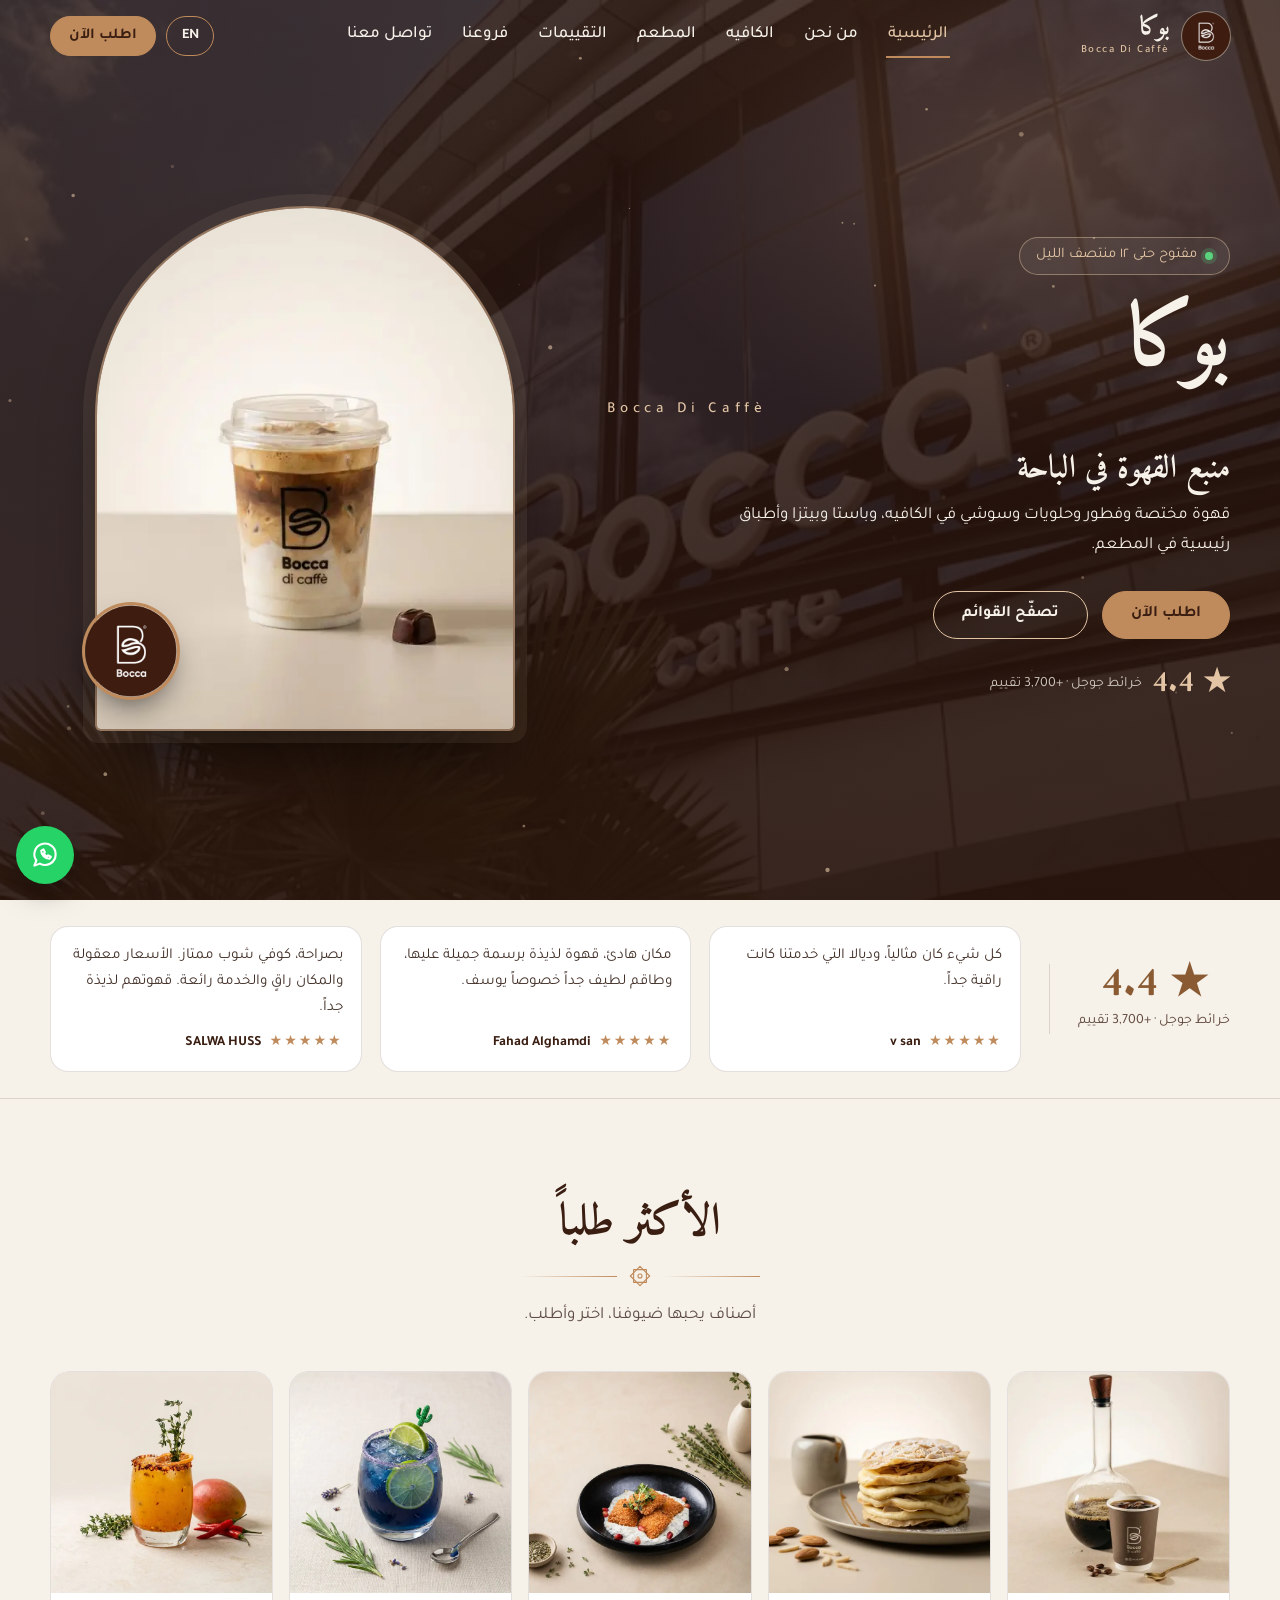
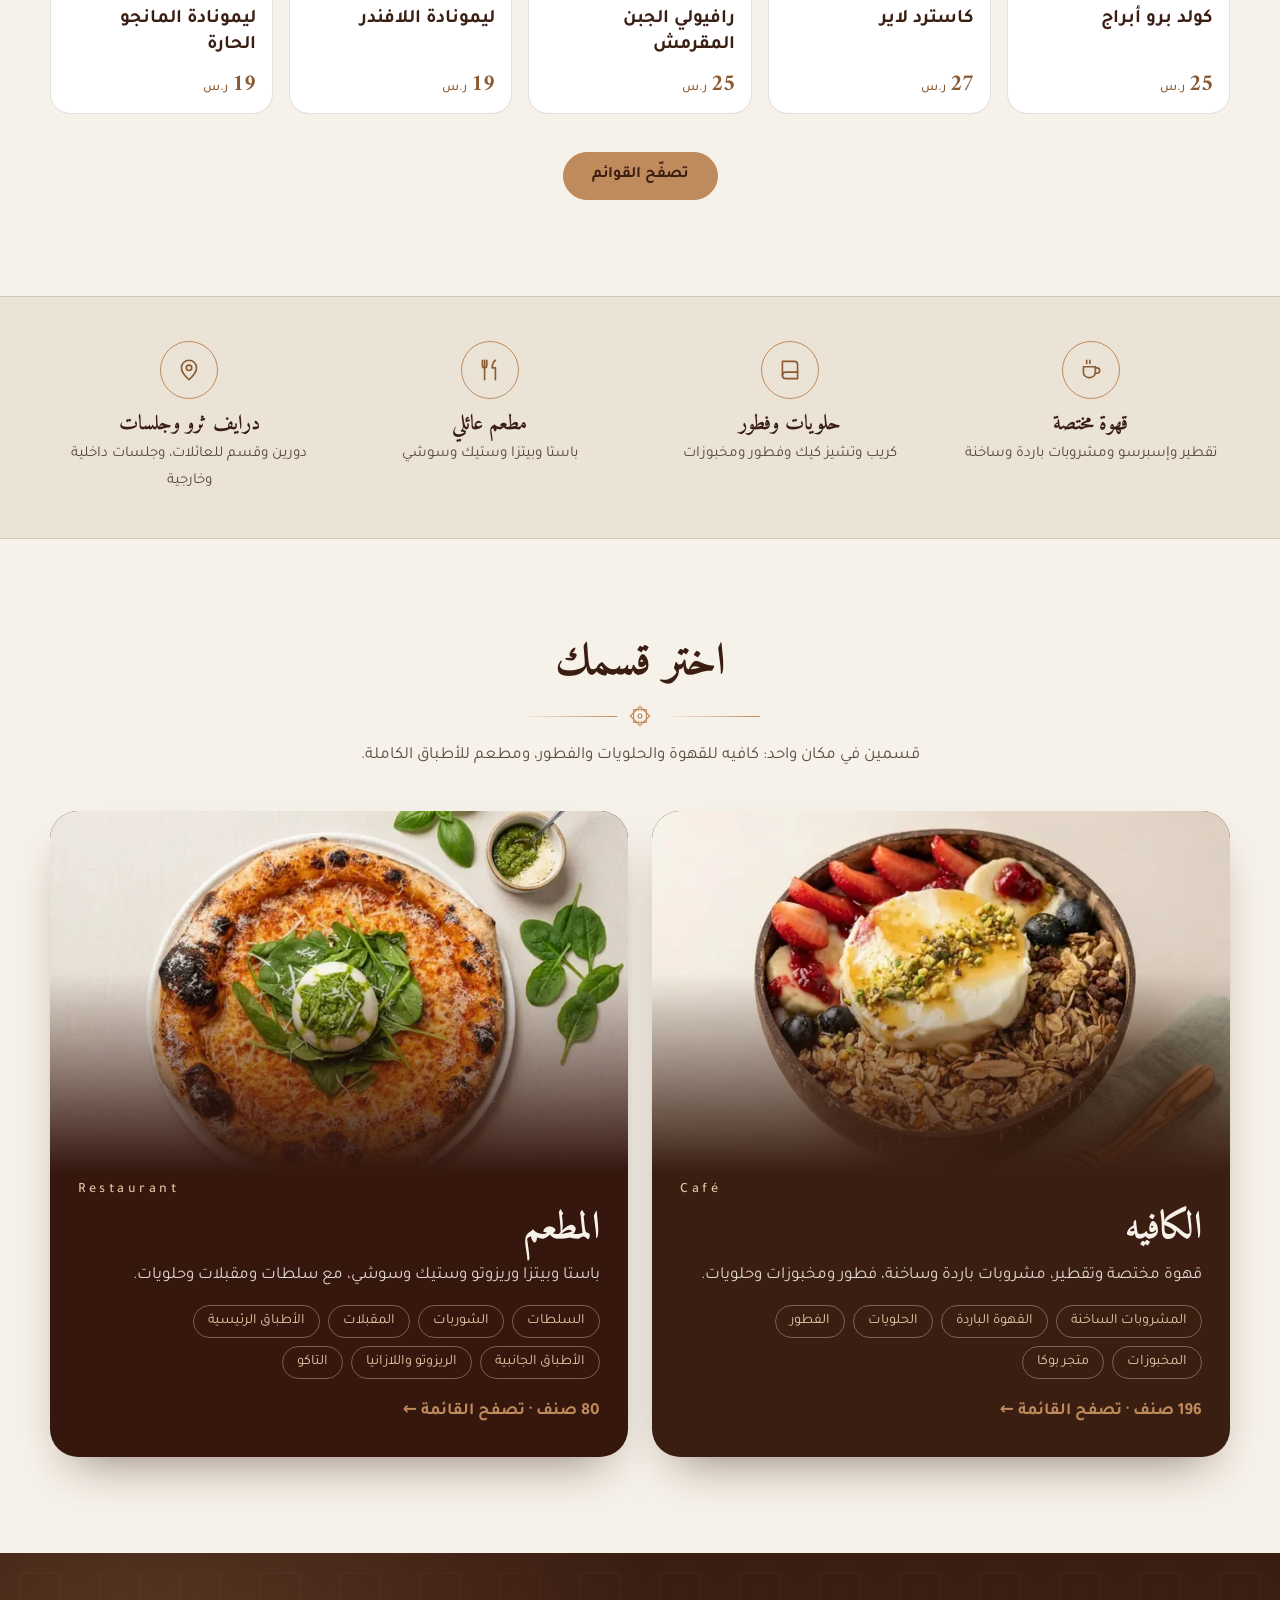
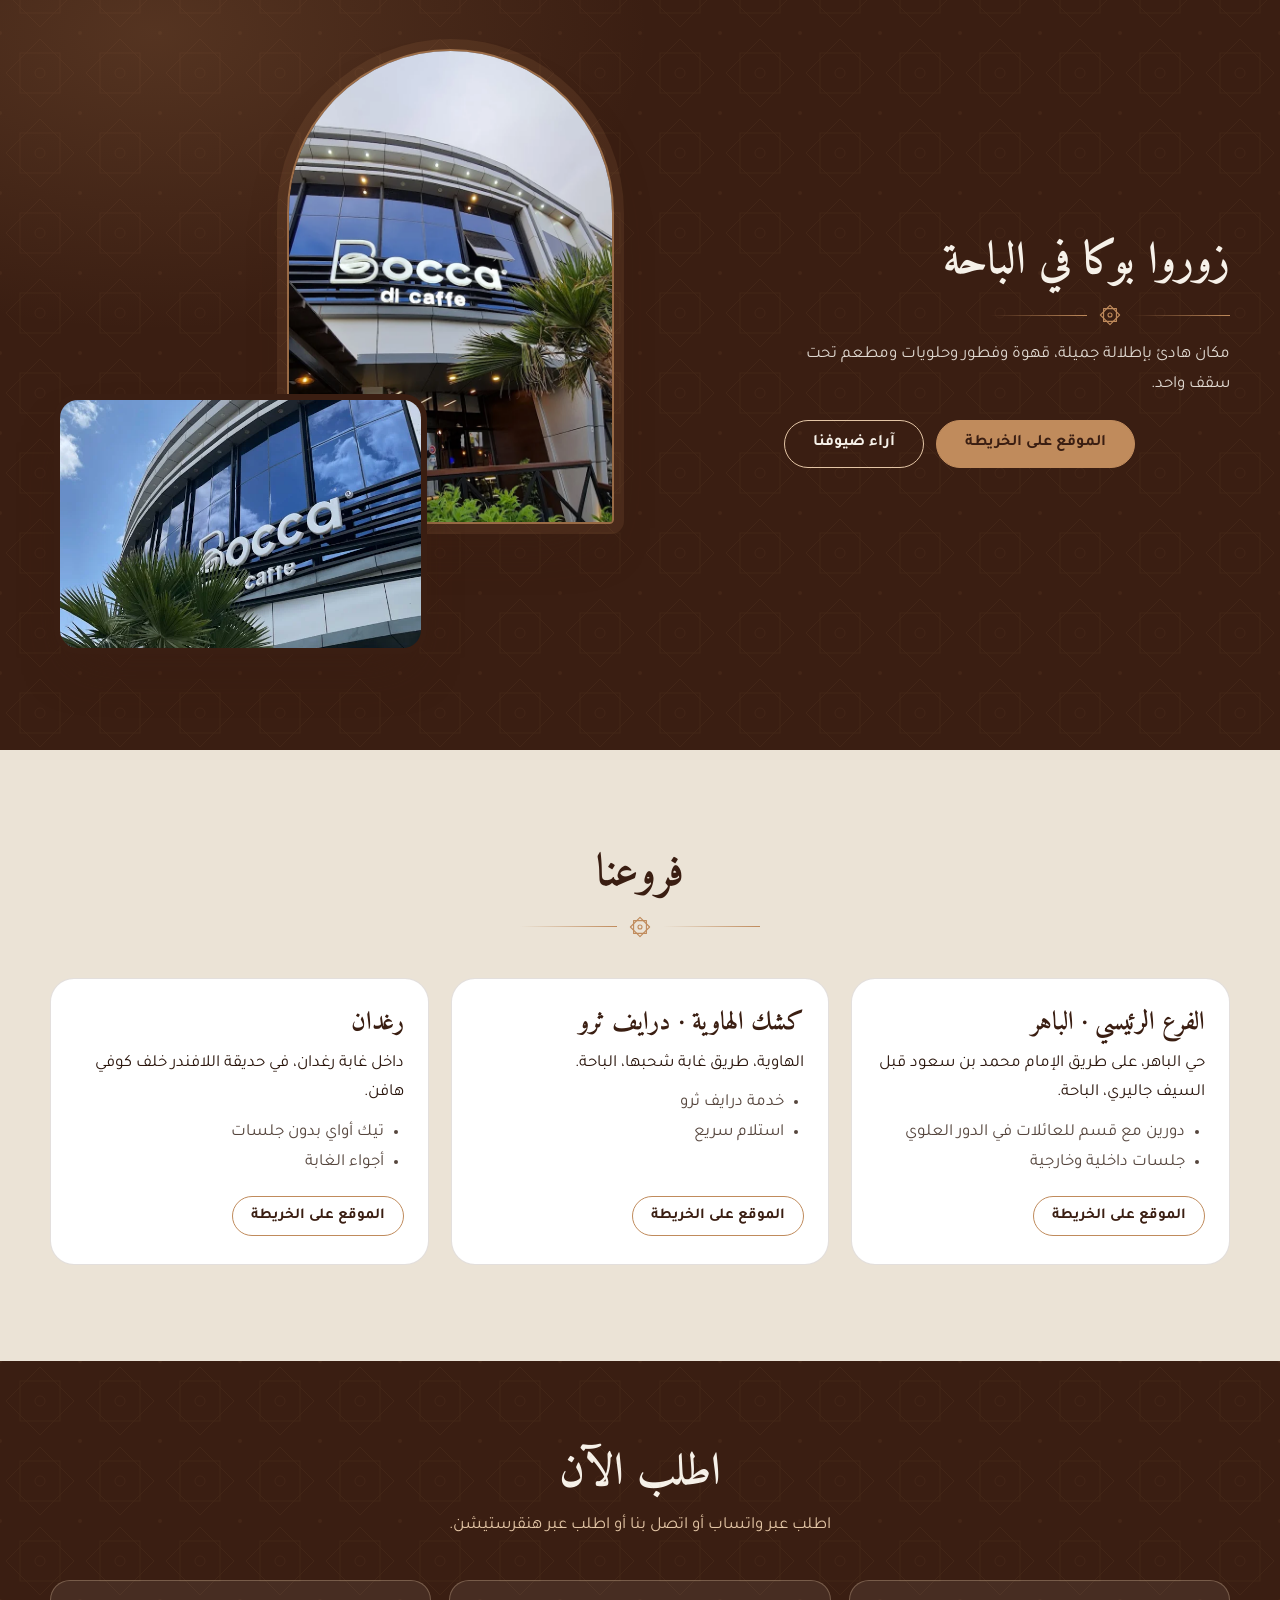
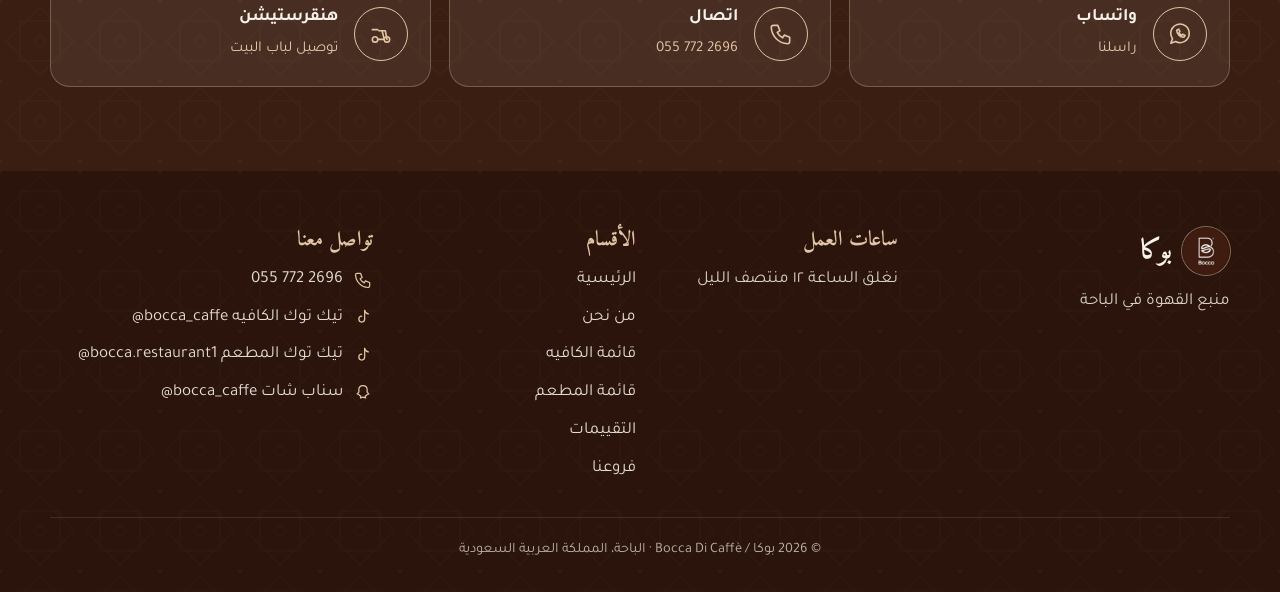
==== commit 33649cda: "Add files via upload" ====
--- a/index.html
+++ b/index.html
@@ -283,6 +283,8 @@
 
 <script src="assets/config.js"></script>
 <script src="assets/menu-data.js"></script>
+<script src="assets/supabase-config.js"></script>
+<script src="assets/menu-live.js"></script>
 <script src="assets/reviews-data.js"></script>
 <script src="assets/app.js"></script>
 </body>
--- a/assets/style.css
+++ b/assets/style.css
@@ -161,3 +161,137 @@
 
 /* divider star (svg symbol needs explicit stroke/size) */
 .divider svg{flex:none;width:22px;height:22px;stroke:var(--accent);fill:none;stroke-width:1.2;stroke-linejoin:round}
+
+/* nav: room for the extra Reviews link on narrow desktops */
+@media(max-width:1060px){.nav-links{gap:16px}.nav-links a{font-size:.95rem}}
+
+/* ================= reviews page ================= */
+.rev-hero{padding-bottom:92px}
+.score-wrap{position:relative;z-index:2;margin-top:-56px}
+.score-card{display:flex;align-items:center;justify-content:space-between;gap:24px;flex-wrap:wrap;background:#fff;border:1px solid var(--line);border-radius:28px;padding:26px 34px;box-shadow:0 30px 60px -30px rgba(58,30,18,.55)}
+.score-main{display:flex;align-items:center;gap:22px}
+.score-num{font:700 4.4rem/1 var(--fh);color:var(--choc)}
+.stars-big{position:relative;display:inline-block;font-size:1.7rem;line-height:1;letter-spacing:4px;color:rgba(58,30,18,.16);white-space:nowrap}
+.stars-big::before{content:"★★★★★"}
+.stars-big i{position:absolute;top:0;inset-inline-start:0;width:88%;overflow:hidden;font-style:normal;color:var(--accent);white-space:nowrap}
+.score-main small{display:block;margin-top:8px;color:rgba(42,22,13,.72)}
+.score-actions{display:flex;gap:12px;flex-wrap:wrap}
+.score-card .btn-ghost{color:var(--choc);border-color:var(--accent)}.score-card .btn-ghost:hover{background:var(--accent-2)}
+
+.rev-sec{padding-top:48px}
+.feat{position:relative;overflow:hidden;margin:0 0 56px;border-radius:32px;background:var(--choc);color:var(--cream);padding:clamp(30px,5vw,58px);text-align:center;box-shadow:0 30px 60px -30px rgba(58,30,18,.7)}
+.feat>*{position:relative}.feat>.orn-bg{position:absolute;opacity:.06}
+.feat-label{display:inline-block;border:1px solid rgba(227,197,165,.45);border-radius:999px;padding:3px 16px;font-size:.92rem;color:var(--accent-2);margin-bottom:18px}
+.feat blockquote{margin:0 auto;max-width:760px;font:700 clamp(1.4rem,3.2vw,2.1rem)/1.65 var(--fh)}
+.feat blockquote::before{content:"“";display:block;font-size:4.2rem;line-height:.7;color:var(--accent);margin-bottom:8px}
+.feat figcaption{display:flex;align-items:center;justify-content:center;gap:14px;margin-top:26px;flex-wrap:wrap}
+.feat .rwho{text-align:start}.feat .rwho b{color:var(--cream)}.feat .rwho small{color:var(--accent-2)}
+.feat .rstars .off{color:rgba(246,241,233,.25)}
+
+.rev-bar{display:flex;align-items:center;justify-content:space-between;gap:14px;flex-wrap:wrap;margin-bottom:28px}
+.rev-bar .chips{min-width:0;max-width:100%}
+.chip small{margin-inline-start:8px;font-weight:500;opacity:.65}
+.sort{min-height:44px;border:1.5px solid var(--line);border-radius:999px;background:#fff;padding:0 18px;font:600 .95rem var(--fb);color:var(--choc);cursor:pointer}
+.sort:hover{border-color:var(--accent-deep)}
+
+.rgrid{column-width:300px;column-gap:22px}
+.rcard{position:relative;display:block;width:100%;break-inside:avoid;margin:0 0 22px;background:#fff;border:1px solid var(--line);border-radius:24px;overflow:hidden;transition:box-shadow .35s var(--ease);animation:rIn .6s var(--ease) both;animation-delay:calc(var(--i,0)*70ms)}
+.rcard.still{animation:none}
+@keyframes rIn{from{opacity:0;transform:translateY(16px)}}
+.rcard:hover{box-shadow:0 22px 44px -22px rgba(58,30,18,.45)}
+.rphoto{width:100%;aspect-ratio:4/3;object-fit:cover;background:var(--cream-2)}
+.rcard-b{position:relative;padding:22px 22px 20px}
+.rcard-b::before{content:"“";position:absolute;inset-inline-end:20px;top:10px;font:700 4.6rem/1 var(--fh);color:var(--accent-2);opacity:.55;pointer-events:none}
+.rtop{display:flex;align-items:center;gap:12px;margin-bottom:12px}
+.avatar{flex:none;width:46px;height:46px;border-radius:50%;display:grid;place-items:center;background:var(--bg,var(--choc));color:var(--cream);font:700 1.3rem var(--fh);box-shadow:0 0 0 2px var(--accent-2)}
+.rwho b{display:block;font-size:1.05rem;line-height:1.35;color:var(--choc)}.rwho small{display:block;color:rgba(42,22,13,.62);font-size:.85rem;line-height:1.4}
+.rstars{color:var(--accent);letter-spacing:2px;font-size:1.05rem;line-height:1;margin-bottom:10px;white-space:nowrap}.rstars .off{color:rgba(58,30,18,.18)}
+.feat .rstars{margin:0}
+.rtext{margin:0;color:rgba(42,22,13,.88);line-height:1.8}
+.rtext.clamp{display:-webkit-box;-webkit-line-clamp:5;-webkit-box-orient:vertical;overflow:hidden}
+.rmore{margin-top:6px;padding:0;border:0;background:none;color:var(--accent-deep);font:700 .92rem var(--fb);cursor:pointer;min-height:36px;text-decoration:underline;text-underline-offset:4px}
+.rfoot{display:flex;flex-wrap:wrap;gap:8px;margin-top:14px}
+.rtag{display:inline-block;border:1px solid var(--line);border-radius:999px;padding:2px 13px;font-size:.82rem;line-height:1.6;color:var(--accent-deep);background:var(--cream)}
+.rtag.sample{background:var(--choc);border-color:var(--choc);color:var(--cream)}
+.rev-more{text-align:center;margin-top:10px}
+.rev-empty{text-align:center;padding:48px 0;color:rgba(42,22,13,.72)}
+.rev-cta{margin-top:clamp(56px,8vw,96px)}
+@media(max-width:560px){
+  .rev-hero{padding-bottom:84px}
+  .score-card{justify-content:center;text-align:center;padding:24px 20px}.score-main{flex-direction:column;gap:12px}.score-num{font-size:3.8rem}
+  .score-actions{width:100%;justify-content:center}.score-actions .btn{flex:1 1 100%}
+  .rgrid{column-width:100%}
+  .rev-bar{flex-direction:column;align-items:stretch}.sort{width:100%}
+}
+
+/* nav: 7 links now, so switch to the burger menu a little earlier */
+@media(max-width:1020px){.nav-links,.nav-actions .btn-call{display:none}.burger{display:flex}}
+@media(max-width:1180px) and (min-width:1021px){.nav-links{gap:14px}.nav-links a{font-size:.93rem}}
+@media(max-height:720px){.mnav a:not(.btn){font-size:1.6rem;padding:4px 18px}.mnav .btn{margin-top:10px}}
+.mnav{overflow-y:auto}.mnav nav{margin-block:auto;padding:84px 0 24px}
+
+/* review photos + viewer */
+.rphoto-btn{position:relative;display:block;width:100%;padding:0;border:0;background:var(--cream-2);cursor:zoom-in;overflow:hidden}
+.rphoto-btn .rphoto{width:100%;aspect-ratio:4/5;max-height:420px;object-fit:cover;transition:transform .6s var(--ease)}
+.rphoto-btn:hover .rphoto{transform:scale(1.04)}
+.rcount{position:absolute;inset-block-end:12px;inset-inline-end:12px;display:inline-flex;align-items:center;gap:6px;background:rgba(58,30,18,.82);color:var(--cream);border-radius:999px;padding:3px 12px 3px 10px;font:600 .85rem/1.6 var(--fb);-webkit-backdrop-filter:blur(6px);backdrop-filter:blur(6px)}
+.rcount svg{width:16px;height:16px;stroke:var(--accent-2);fill:none;stroke-width:1.6;stroke-linecap:round;stroke-linejoin:round}
+.feat-ph{display:flex;justify-content:center;gap:12px;margin-top:26px}
+.feat-ph button{width:92px;aspect-ratio:1;padding:0;border:2px solid rgba(227,197,165,.5);border-radius:18px;overflow:hidden;background:var(--choc-2);cursor:zoom-in;transition:border-color .3s,transform .3s var(--ease)}
+.feat-ph button:hover{border-color:var(--accent-2);transform:translateY(-3px)}
+.feat-ph img{width:100%;height:100%;object-fit:cover}
+.lb{position:fixed;inset:0;z-index:600;background:rgba(26,12,6,.94);display:flex;align-items:center;justify-content:center;padding:56px 64px;-webkit-backdrop-filter:blur(6px);backdrop-filter:blur(6px);animation:lbIn .25s var(--ease)}
+@keyframes lbIn{from{opacity:0}}
+.lb-fig{margin:0;max-width:100%;max-height:100%;display:flex;flex-direction:column;align-items:center;gap:12px;color:var(--cream)}
+.lb-fig img{max-width:100%;max-height:calc(100svh - 150px);width:auto;height:auto;object-fit:contain;border-radius:14px;box-shadow:0 30px 70px -20px rgba(0,0,0,.8)}
+.lb-fig figcaption{font-size:.95rem;color:var(--accent-2);text-align:center}
+.lb button{border:1.5px solid rgba(227,197,165,.5);background:rgba(58,30,18,.7);color:var(--cream);border-radius:50%;width:48px;height:48px;display:grid;place-items:center;cursor:pointer;transition:background .3s}
+.lb button:hover{background:var(--accent);color:var(--choc)}
+.lb button svg{width:22px;height:22px;stroke:currentColor;fill:none;stroke-width:1.8;stroke-linecap:round;stroke-linejoin:round}
+.lb-x{position:absolute;top:calc(14px + env(safe-area-inset-top,0px));inset-inline-end:14px}
+.lb-nav{position:absolute;top:50%;transform:translateY(-50%)}.lb-prev{inset-inline-start:12px}.lb-next{inset-inline-end:12px}
+html[dir=rtl] .lb-nav svg{transform:scaleX(-1)}
+@media(max-width:560px){.lb{padding:64px 12px 28px}.lb-nav{top:auto;bottom:12px;transform:none}.lb-fig img{max-height:calc(100svh - 190px)}.feat-ph button{width:76px}}
+
+/* place photos (home + about) */
+.place{position:relative;overflow:hidden}
+.place-grid{position:relative;display:grid;grid-template-columns:1fr 1.05fr;gap:clamp(32px,6vw,72px);align-items:center}
+.place-copy h2{font-size:clamp(2rem,5vw,2.8rem);color:var(--choc)}.place-copy .divider{margin-inline:0}
+.place-copy p{margin:0 0 20px;color:rgba(42,22,13,.85);max-width:460px}
+.place-copy .hero-cta{display:flex;flex-wrap:wrap;gap:12px;margin-top:0}
+.place-copy .btn-ghost{color:var(--choc);border-color:var(--accent)}.place-copy .btn-ghost:hover{background:var(--accent-2)}
+.collage{position:relative;display:grid;grid-template-columns:repeat(12,1fr);grid-template-rows:repeat(14,1fr);aspect-ratio:1/1.08;width:100%;max-width:560px;margin-inline:auto}
+.collage img{width:100%;height:100%;object-fit:cover;display:block}
+.collage .c-tall{grid-column:1/8;grid-row:1/12;border-radius:999px 999px 28px 28px;overflow:hidden;border:2px solid rgba(192,139,92,.7);box-shadow:0 0 0 10px rgba(192,139,92,.12),0 30px 56px -26px rgba(58,30,18,.65);z-index:1}
+.collage .c-wide{grid-column:5/13;grid-row:9/15;border-radius:24px;overflow:hidden;border:6px solid var(--cream);box-shadow:0 26px 50px -22px rgba(58,30,18,.7);z-index:2}
+.collage .c-tall img{object-position:50% 40%}
+.duo{position:relative;display:grid;grid-template-columns:1.5fr 1fr;gap:22px;margin-top:64px;align-items:stretch}
+.duo figure{margin:0;height:clamp(240px,38vw,440px);border-radius:28px;overflow:hidden;box-shadow:0 28px 56px -26px rgba(58,30,18,.65);background:var(--cream-2)}
+.duo img{width:100%;height:100%;object-fit:cover}
+.duo .d-tall img{object-position:50% 45%}
+@media(max-width:820px){.place-grid{grid-template-columns:1fr}.place-copy{text-align:center}.place-copy .divider{margin-inline:auto}.place-copy p{margin-inline:auto}.place-copy .hero-cta{justify-content:center}.collage{max-width:440px}.duo{grid-template-columns:1fr 1fr;gap:14px;margin-top:44px}}
+@media(max-width:480px){.duo{grid-template-columns:1fr}.duo figure{height:240px}}
+
+/* place section, dark variant (home) */
+.place.dark{background:radial-gradient(800px 480px at 12% 10%,rgba(192,139,92,.2),transparent 62%),var(--choc);color:var(--cream)}
+.place.dark .place-copy h2{color:var(--cream)}.place.dark .place-copy p{color:rgba(246,241,233,.88)}
+.place.dark .place-copy .btn-ghost{color:var(--cream);border-color:var(--accent-2)}.place.dark .place-copy .btn-ghost:hover{background:rgba(255,255,255,.1)}
+.place.dark .collage .c-wide{border-color:var(--choc)}
+
+/* ===== home: hero photo, reviews strip, best sellers ===== */
+.hero-bg{position:absolute;inset:0;pointer-events:none;background:radial-gradient(700px 480px at 82% 18%,rgba(192,139,92,.22),transparent 62%),linear-gradient(180deg,rgba(42,20,11,.80),rgba(42,20,11,.90)),url(img/place/bocca-exterior-wide.webp) center/cover no-repeat}
+.proof{background:var(--cream);border-bottom:1px solid var(--line);padding:26px 0}
+.proof-in{display:grid;grid-template-columns:auto 1fr;gap:28px;align-items:center}
+.proof-rating{display:flex;flex-direction:column;align-items:center;gap:4px;text-decoration:none;color:var(--choc);padding-inline-end:28px;border-inline-end:1px solid var(--line)}
+.proof-rating b{font:700 2.6rem/1 var(--fh);color:var(--accent-deep)}.proof-rating small{opacity:.8;text-align:center}
+.proof-quotes{display:grid;grid-template-columns:repeat(3,1fr);gap:18px}
+.q{margin:0;background:#fff;border:1px solid var(--line);border-radius:18px;padding:16px 18px;display:flex;flex-direction:column;gap:10px}
+.q blockquote{margin:0;font-size:.95rem;line-height:1.7;color:rgba(42,22,13,.88);display:-webkit-box;-webkit-line-clamp:4;-webkit-box-orient:vertical;overflow:hidden}
+.q figcaption{margin-top:auto;display:flex;align-items:center;gap:8px;font-size:.88rem;font-weight:700;color:var(--choc)}.q .st{color:var(--accent);letter-spacing:2px}
+.best{background:var(--cream)}
+.best-row{display:flex;gap:16px;overflow-x:auto;scroll-snap-type:x mandatory;padding-bottom:10px;-webkit-overflow-scrolling:touch}
+.best-card{flex:0 0 clamp(170px,62vw,230px);scroll-snap-align:start;text-decoration:none;color:inherit}
+.best-card .ph{aspect-ratio:1/1}
+@media(min-width:1000px){.best-row{display:grid;grid-template-columns:repeat(5,1fr);overflow:visible}.best-card{flex:none}}
+@media(max-width:860px){.proof-in{grid-template-columns:1fr;gap:16px}.proof-rating{flex-direction:row;justify-content:center;gap:12px;padding:0 0 14px;border-inline-end:0;border-bottom:1px solid var(--line)}.proof-rating b{font-size:2rem}.proof-quotes{display:flex;overflow-x:auto;scroll-snap-type:x mandatory;gap:12px;padding-bottom:6px}.q{flex:0 0 78%;scroll-snap-align:start}}
+.proof-quotes[hidden]{display:none}
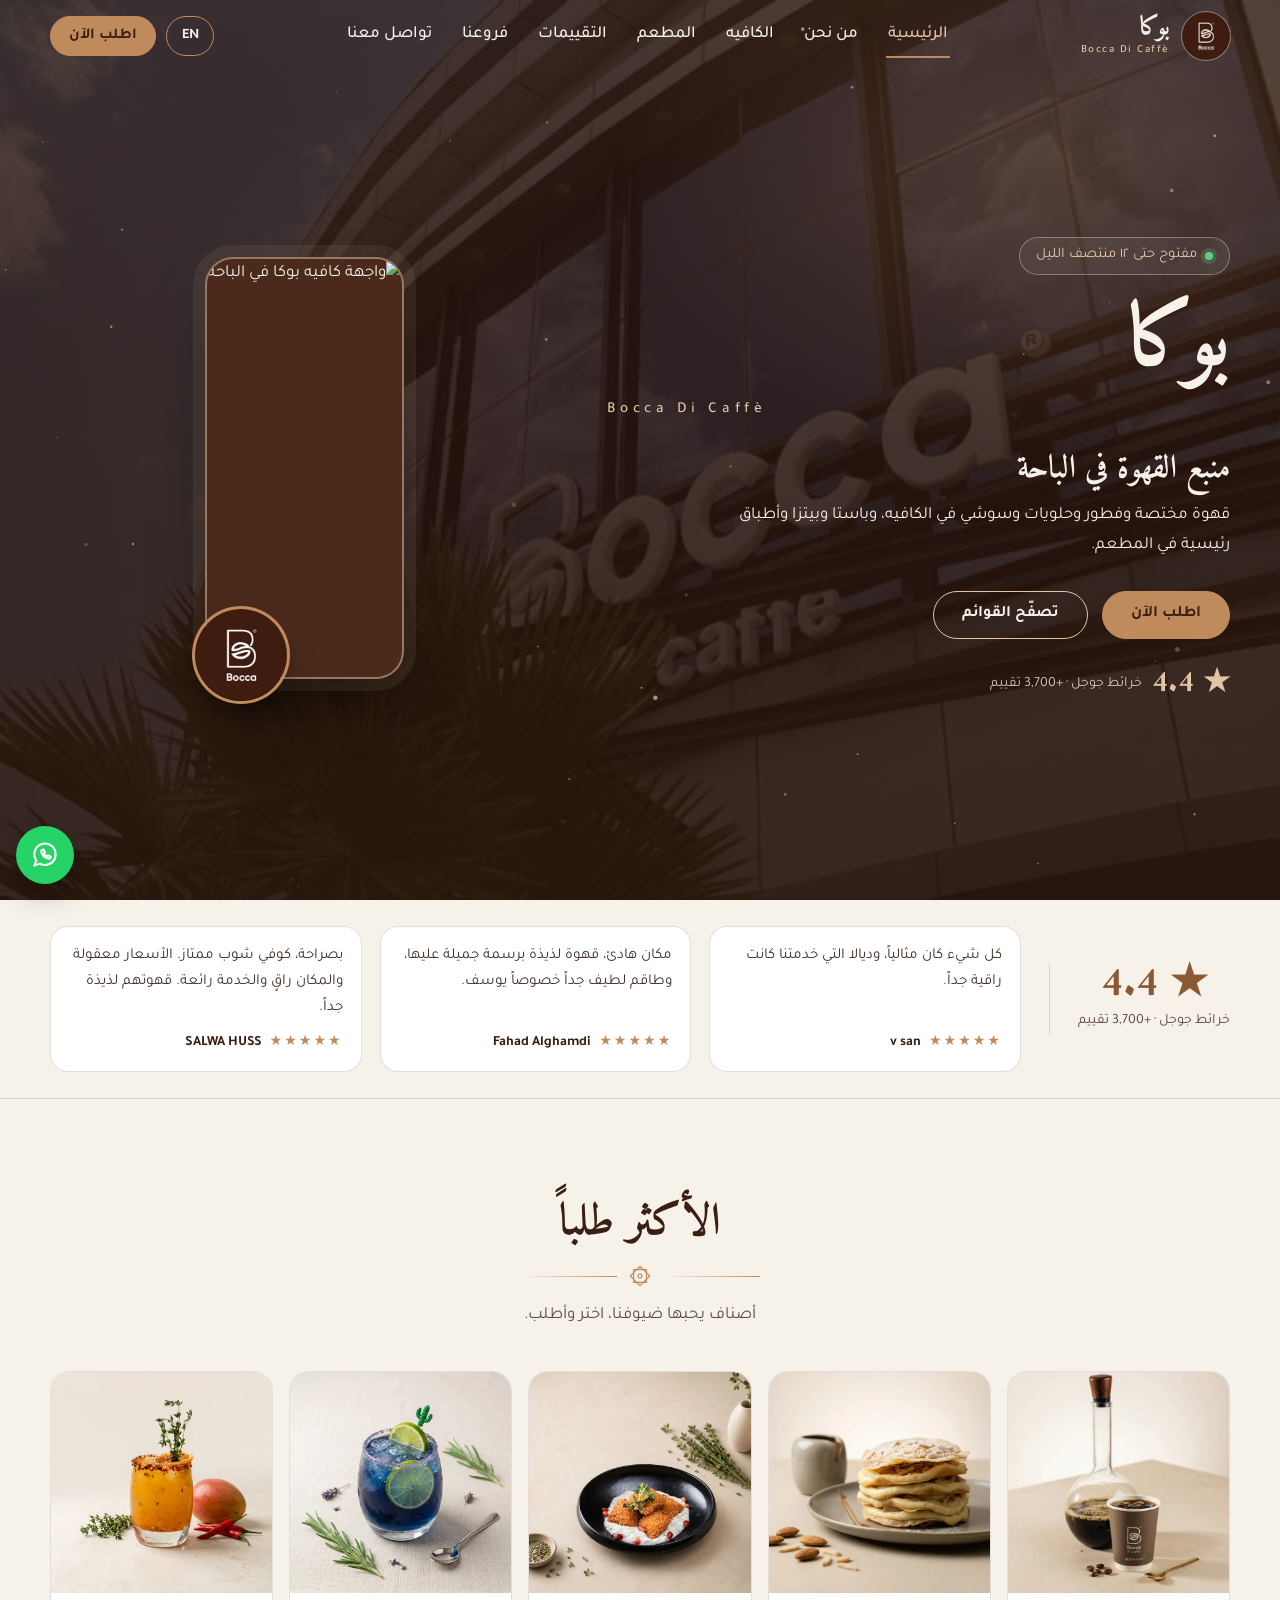
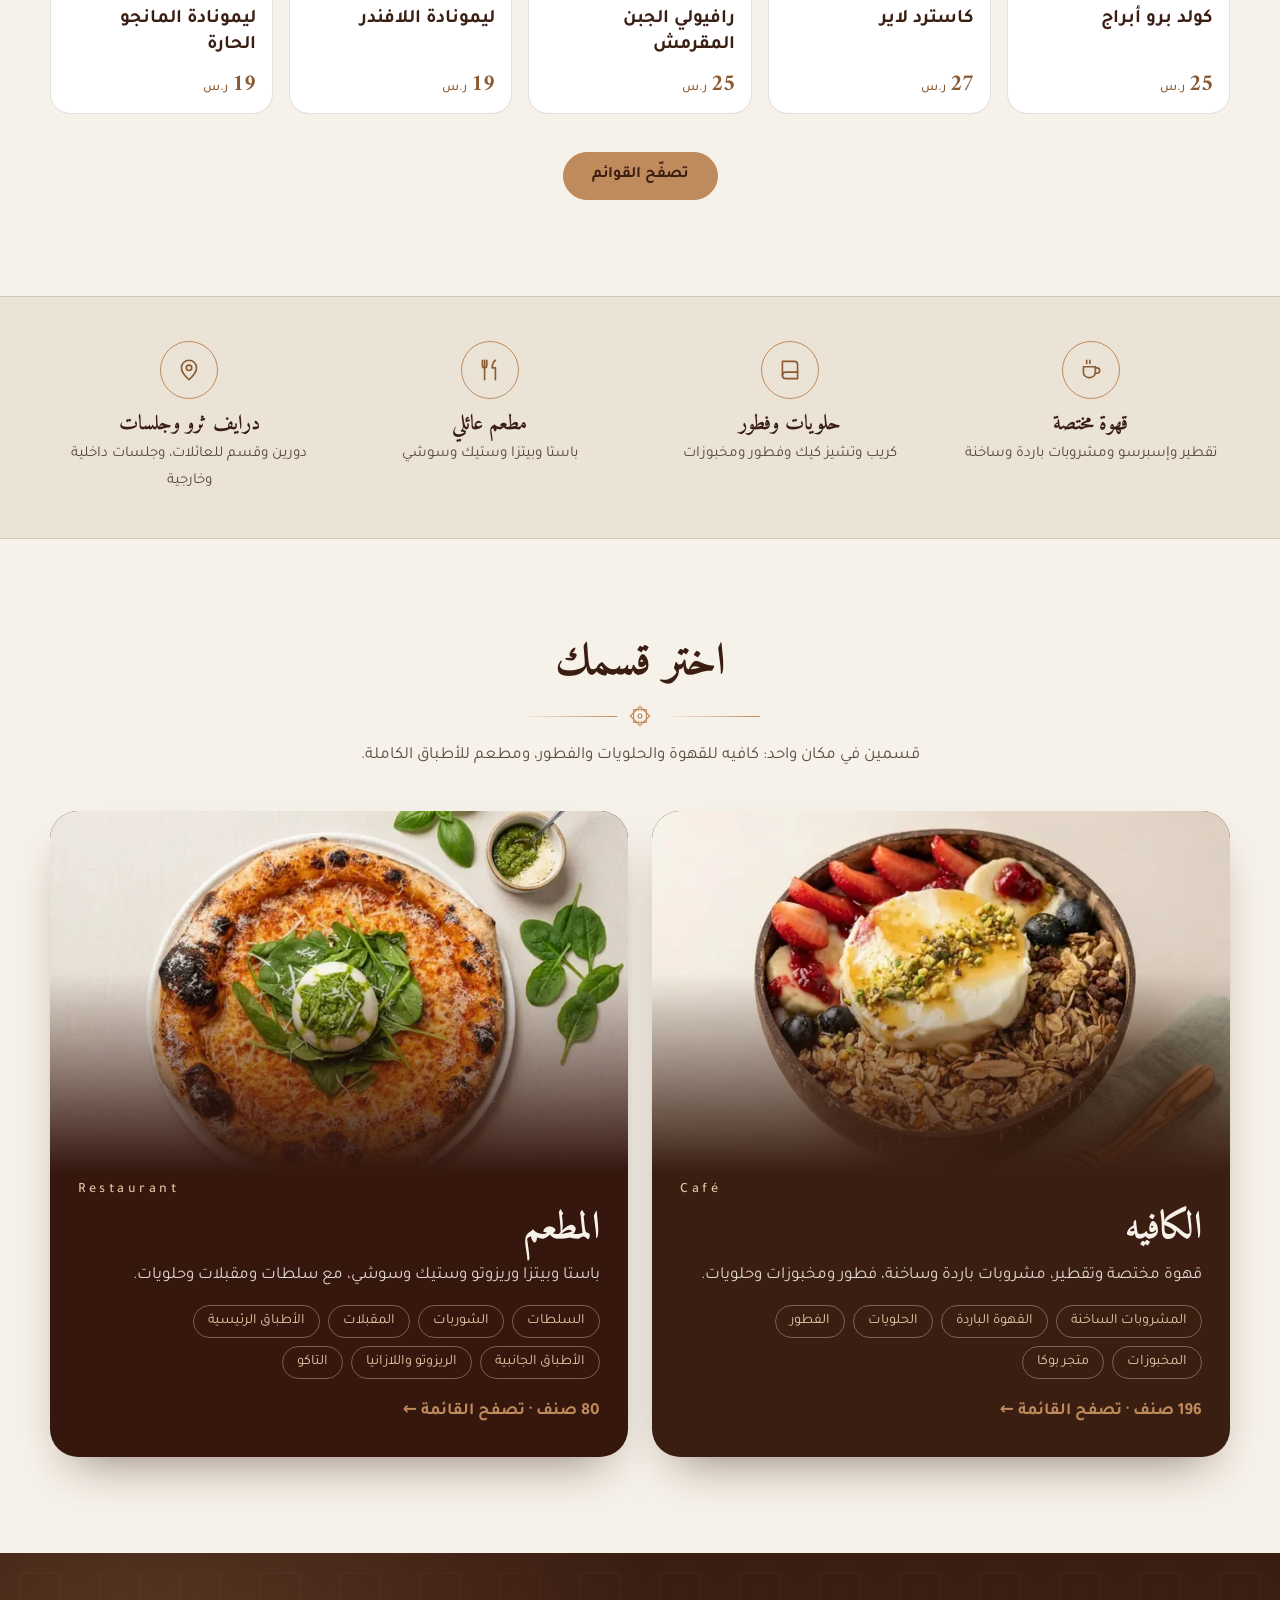
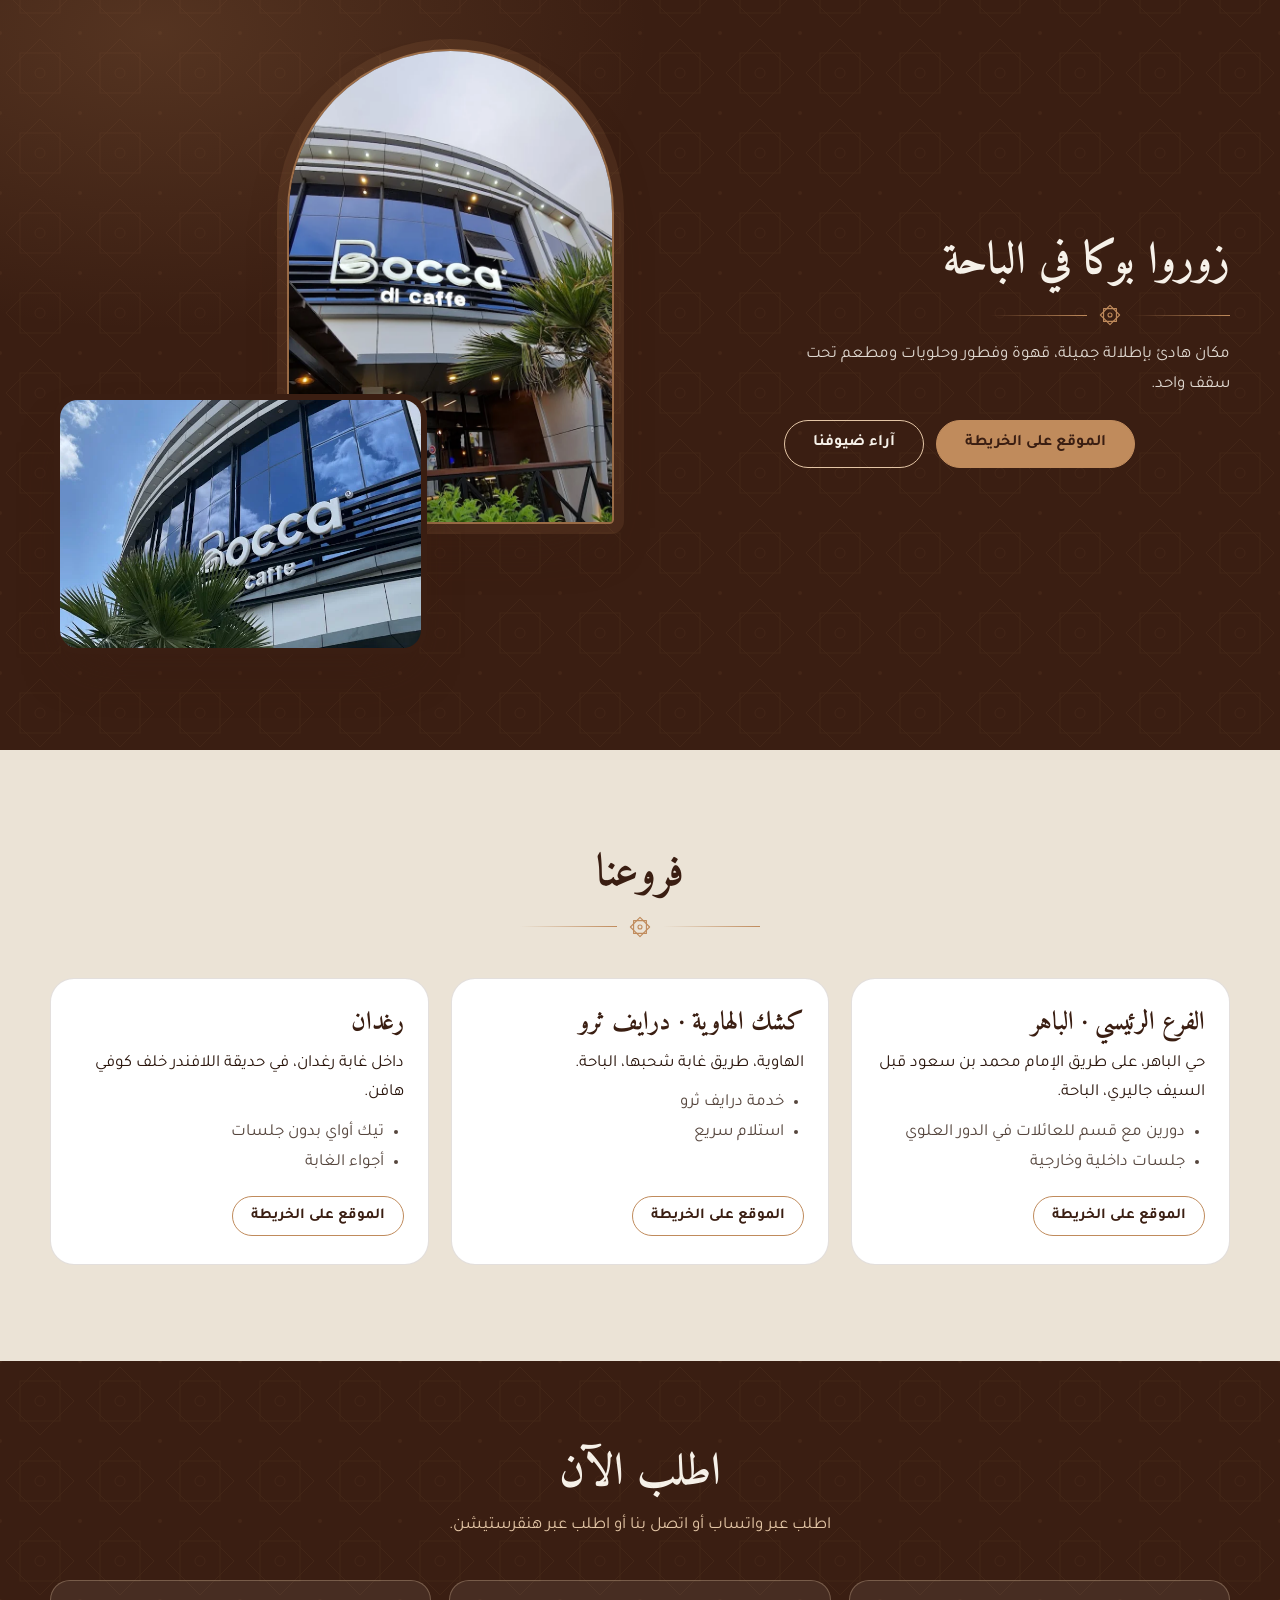
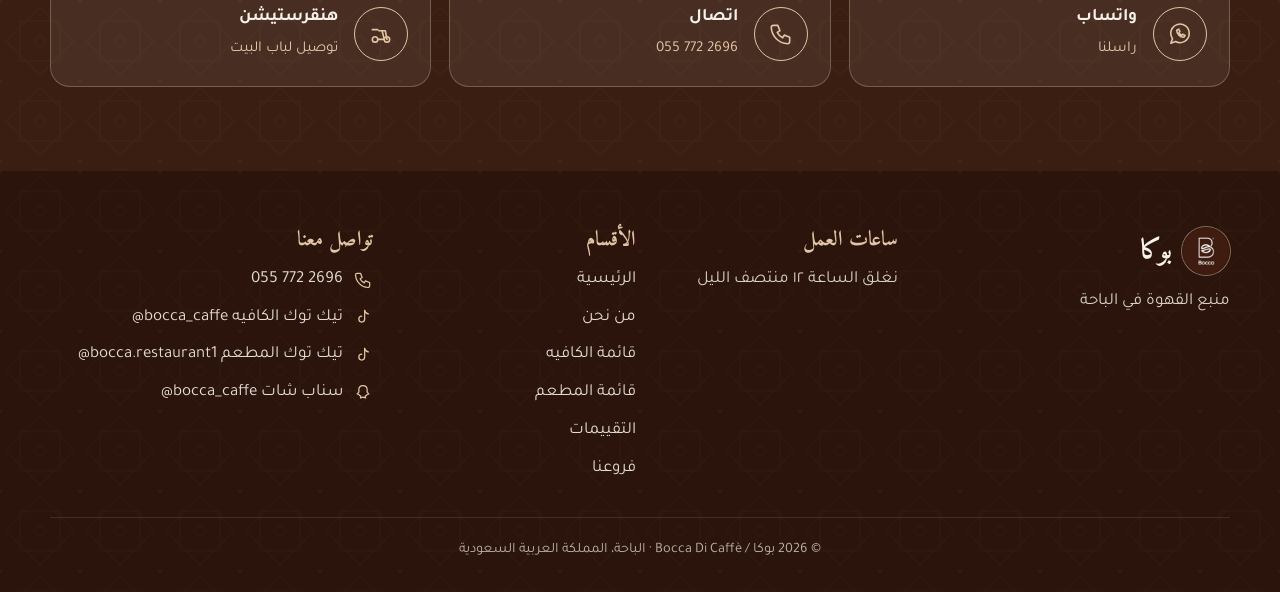
==== commit 3f90e649: "Add files via upload" ====
--- a/index.html
+++ b/index.html
@@ -27,6 +27,13 @@
 })();
 </script>
 <link rel="stylesheet" href="assets/style.css">
+<style>
+.arch-wrap{width:fit-content;max-width:100%}
+.arch{aspect-ratio:auto;border-radius:28px}
+.arch img{display:block;width:auto;max-width:100%;height:auto;max-height:min(78svh,640px)}
+.arch-logo{bottom:-22px}
+</style>
+
 <script type="application/ld+json">
 {
   "@context": "https://schema.org",
@@ -135,7 +142,7 @@
     </div>
     <div class="hero-media">
       <div class="arch-wrap hl" style="--i:3">
-        <div class="arch"><img src="assets/img/cafe/c045.webp" data-i18n-alt="heroImgAlt" alt="مشروب بارد من كافيه بوكا" width="640" height="640" fetchpriority="high" decoding="async"></div>
+        <div class="arch"><img src="assets/img/place/bocca-front-tall.webp" data-i18n-alt="placeImgAlt1" alt="واجهة كافيه بوكا في الباحة" width="672" height="1440" fetchpriority="high" decoding="async"></div>
         <span class="arch-logo" role="img" aria-label="Bocca logo"></span>
       </div>
     </div>
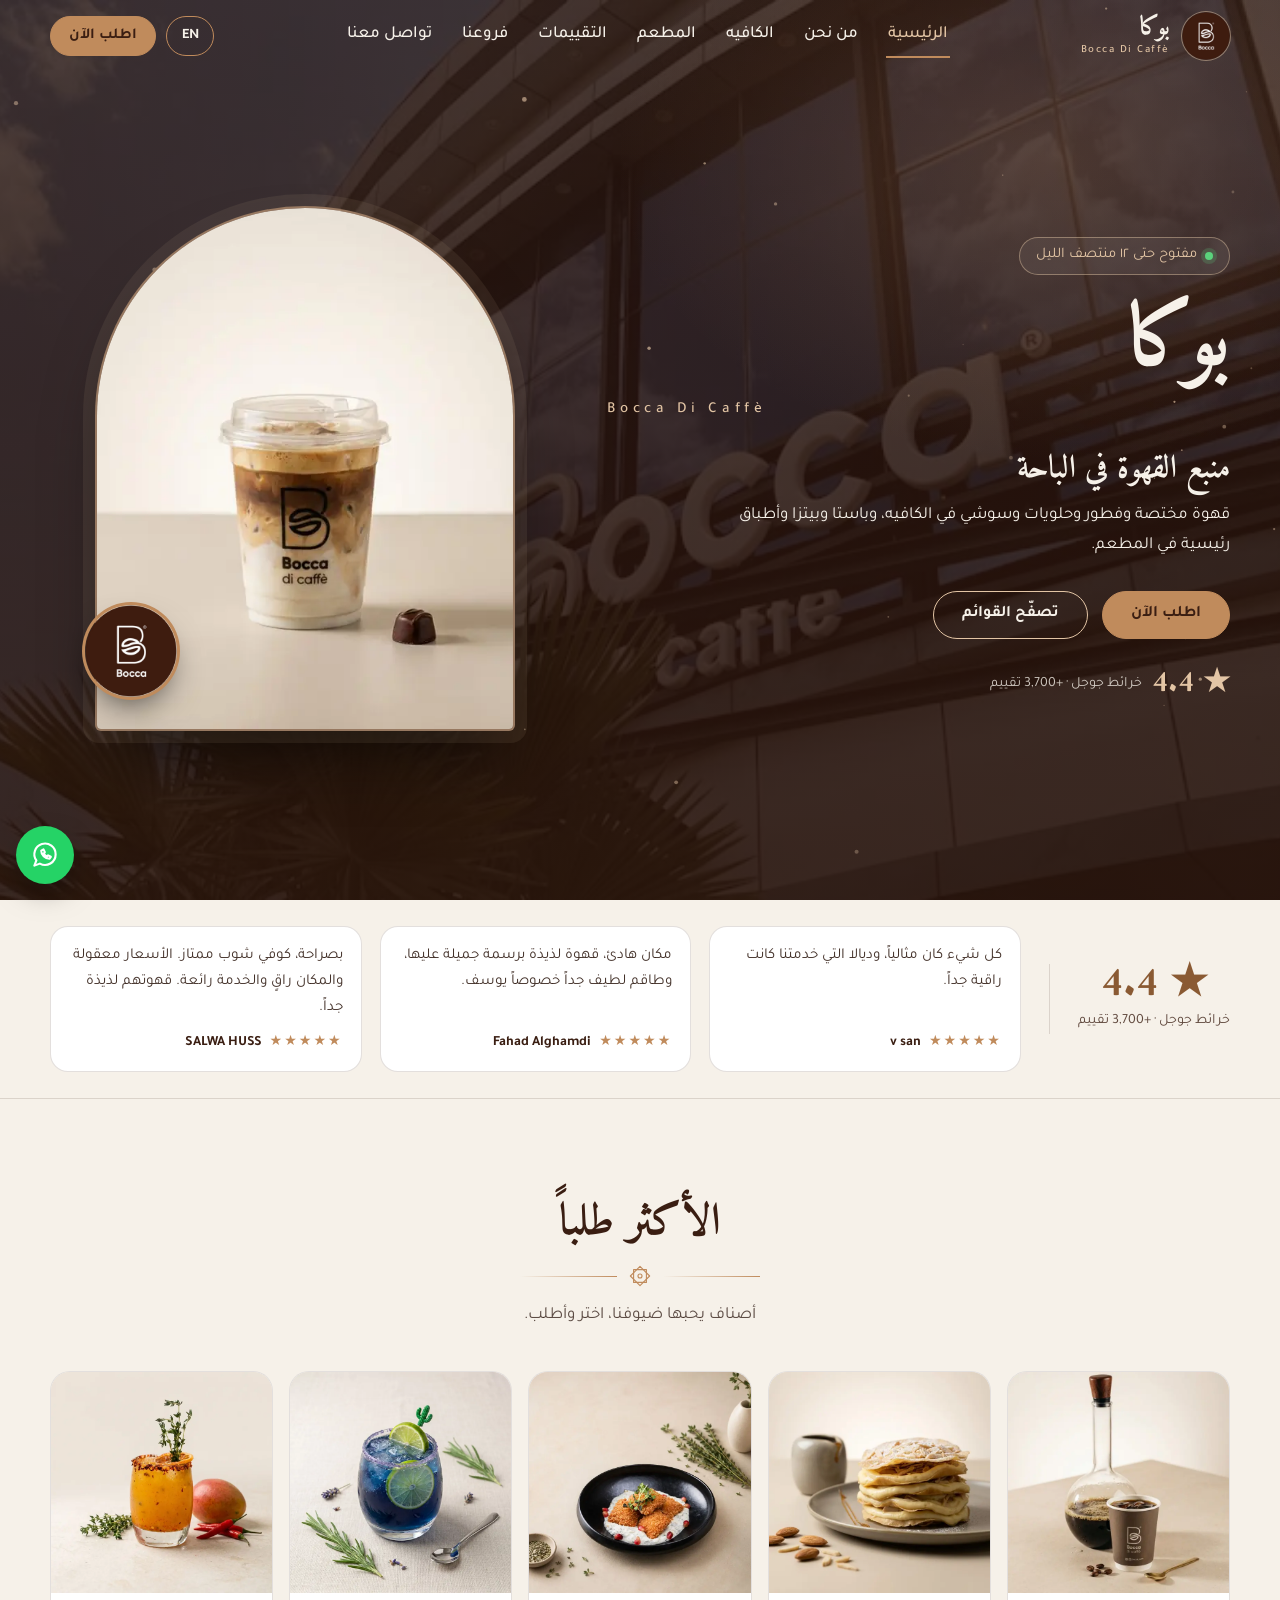
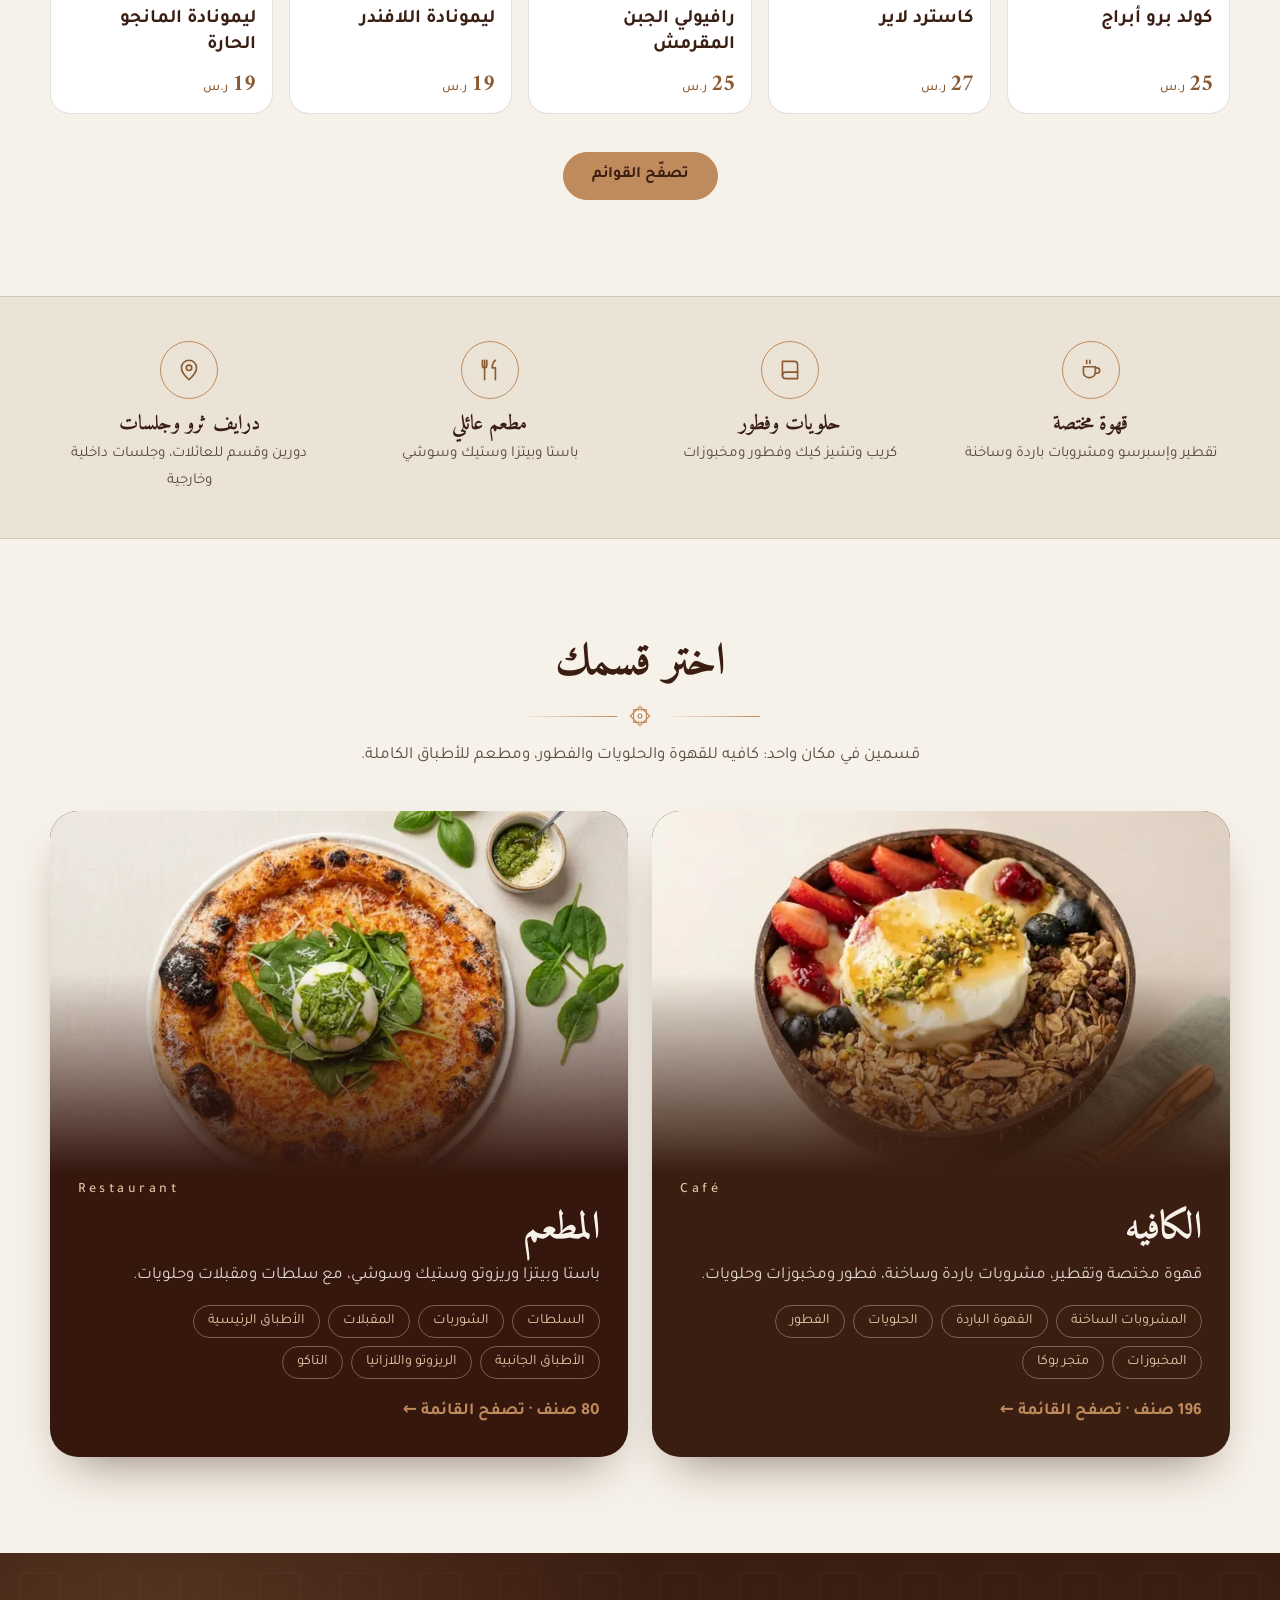
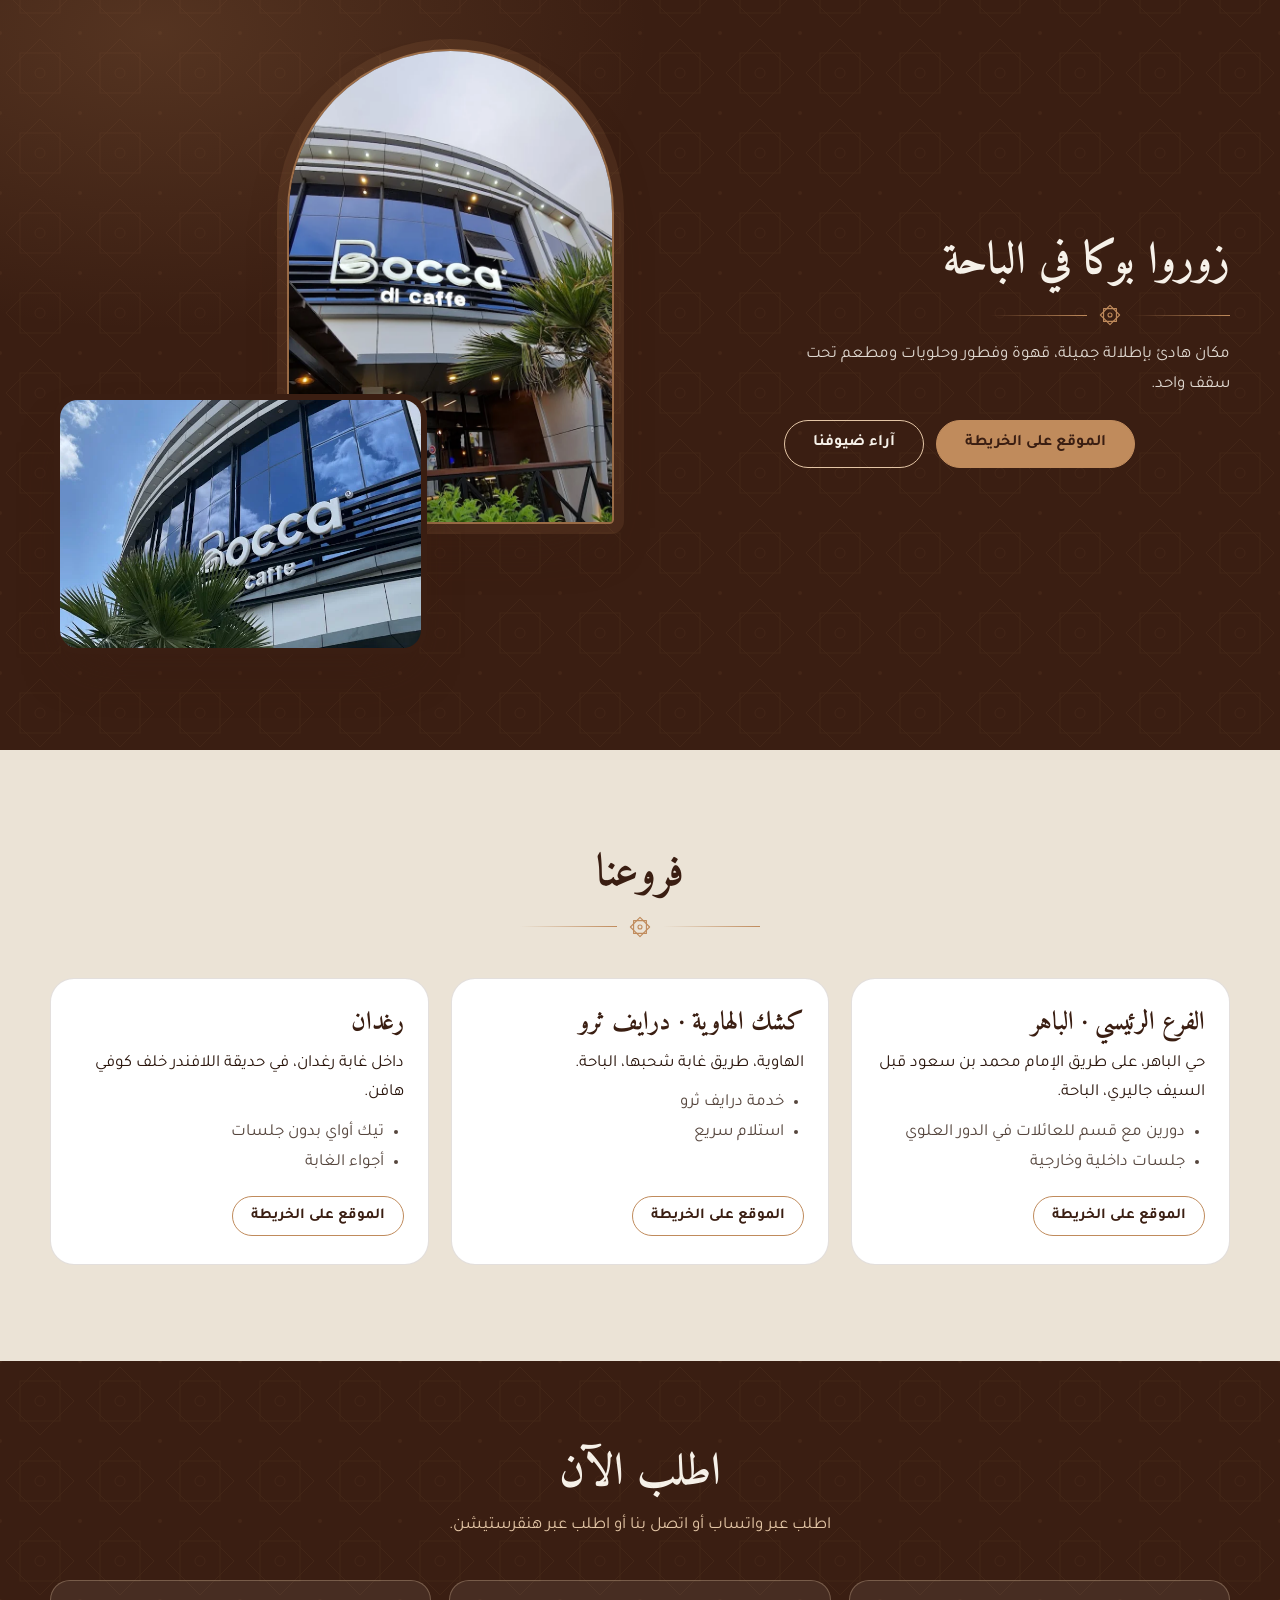
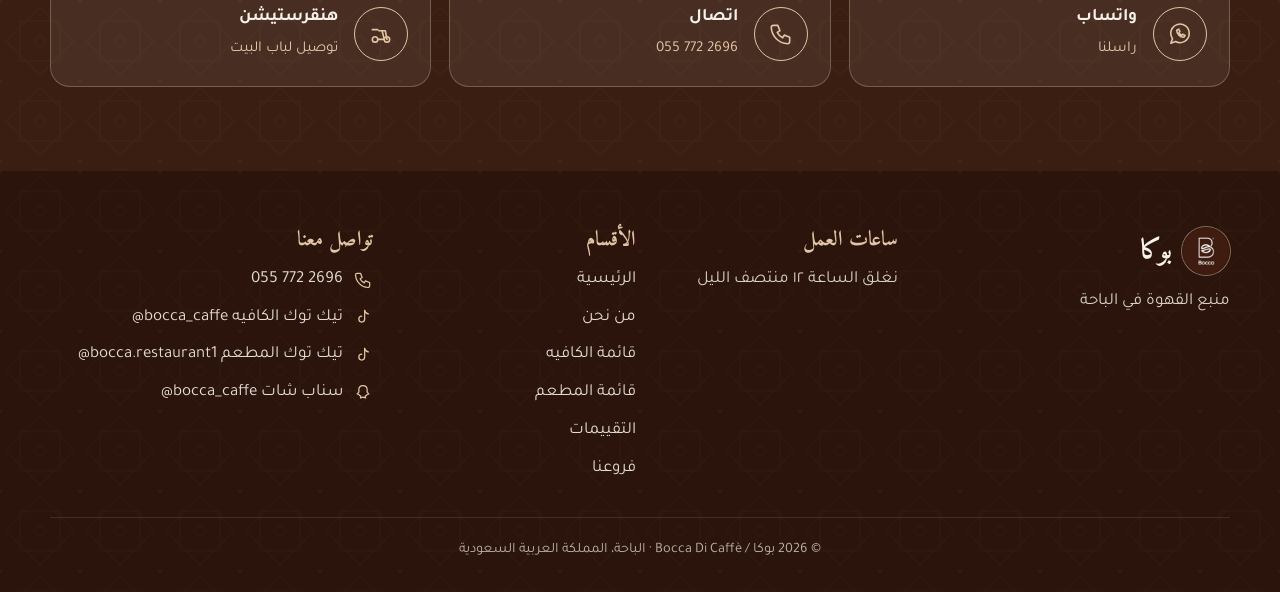
==== commit 38838687: "Add files via upload" ====
--- a/index.html
+++ b/index.html
@@ -27,13 +27,6 @@
 })();
 </script>
 <link rel="stylesheet" href="assets/style.css">
-<style>
-.arch-wrap{width:fit-content;max-width:100%}
-.arch{aspect-ratio:auto;border-radius:28px}
-.arch img{display:block;width:auto;max-width:100%;height:auto;max-height:min(78svh,640px)}
-.arch-logo{bottom:-22px}
-</style>
-
 <script type="application/ld+json">
 {
   "@context": "https://schema.org",
@@ -142,7 +135,7 @@
     </div>
     <div class="hero-media">
       <div class="arch-wrap hl" style="--i:3">
-        <div class="arch"><img src="assets/img/place/bocca-front-tall.webp" data-i18n-alt="placeImgAlt1" alt="واجهة كافيه بوكا في الباحة" width="672" height="1440" fetchpriority="high" decoding="async"></div>
+        <div class="arch"><img src="assets/img/cafe/c045.webp" data-i18n-alt="heroImgAlt" alt="مشروب بارد من كافيه بوكا" width="640" height="640" fetchpriority="high" decoding="async"></div>
         <span class="arch-logo" role="img" aria-label="Bocca logo"></span>
       </div>
     </div>
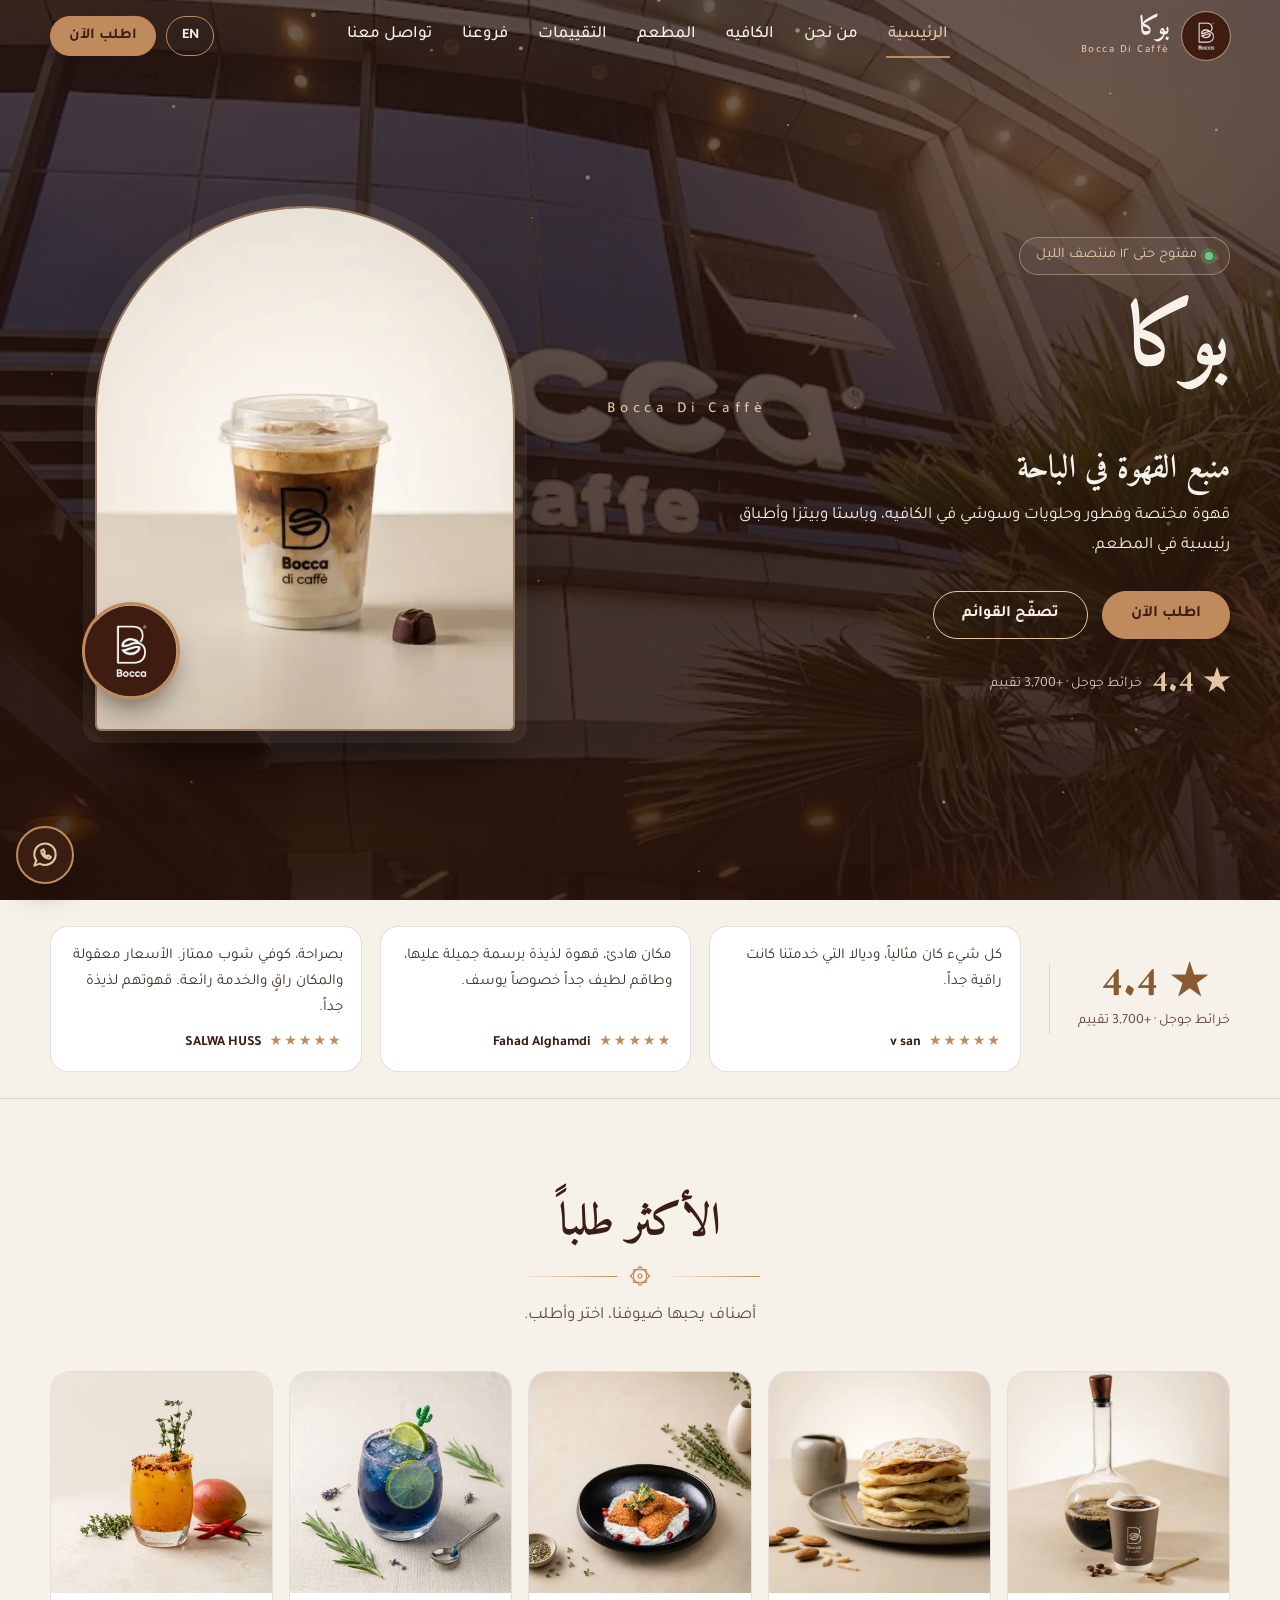
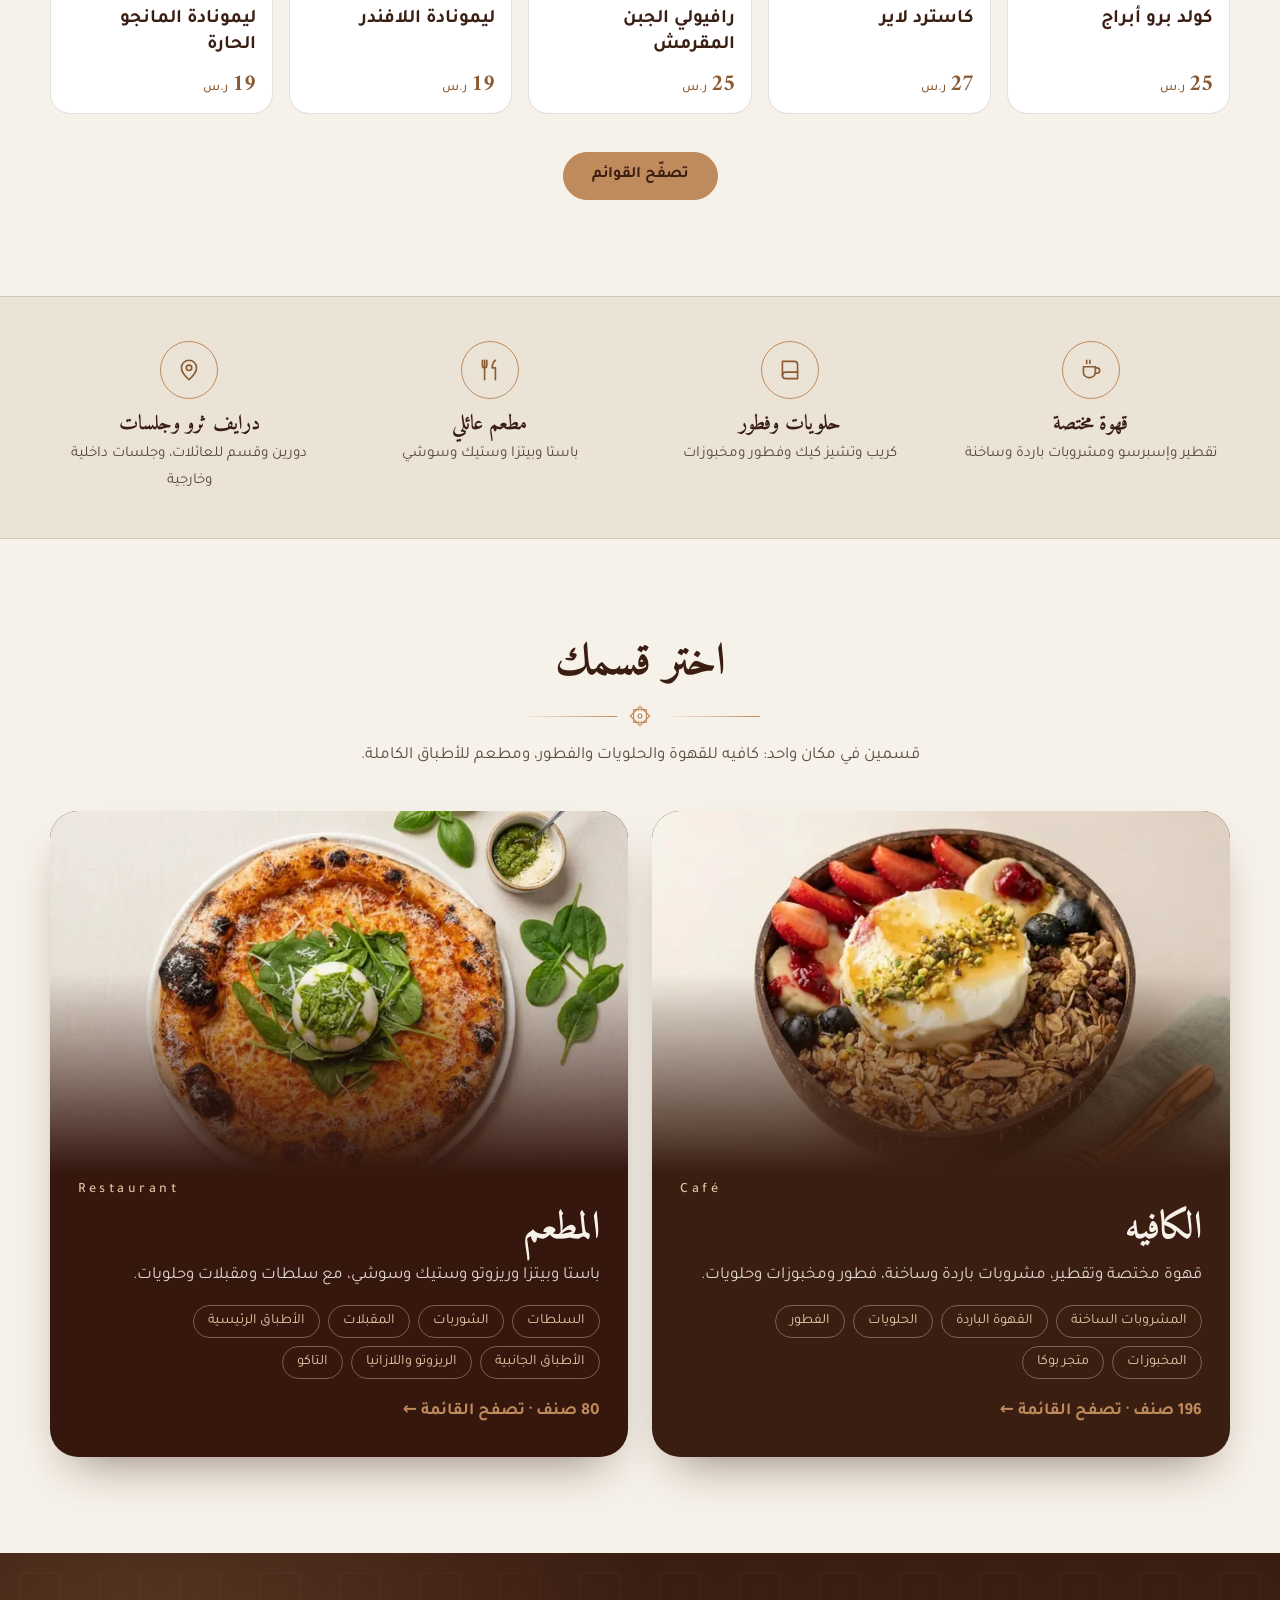
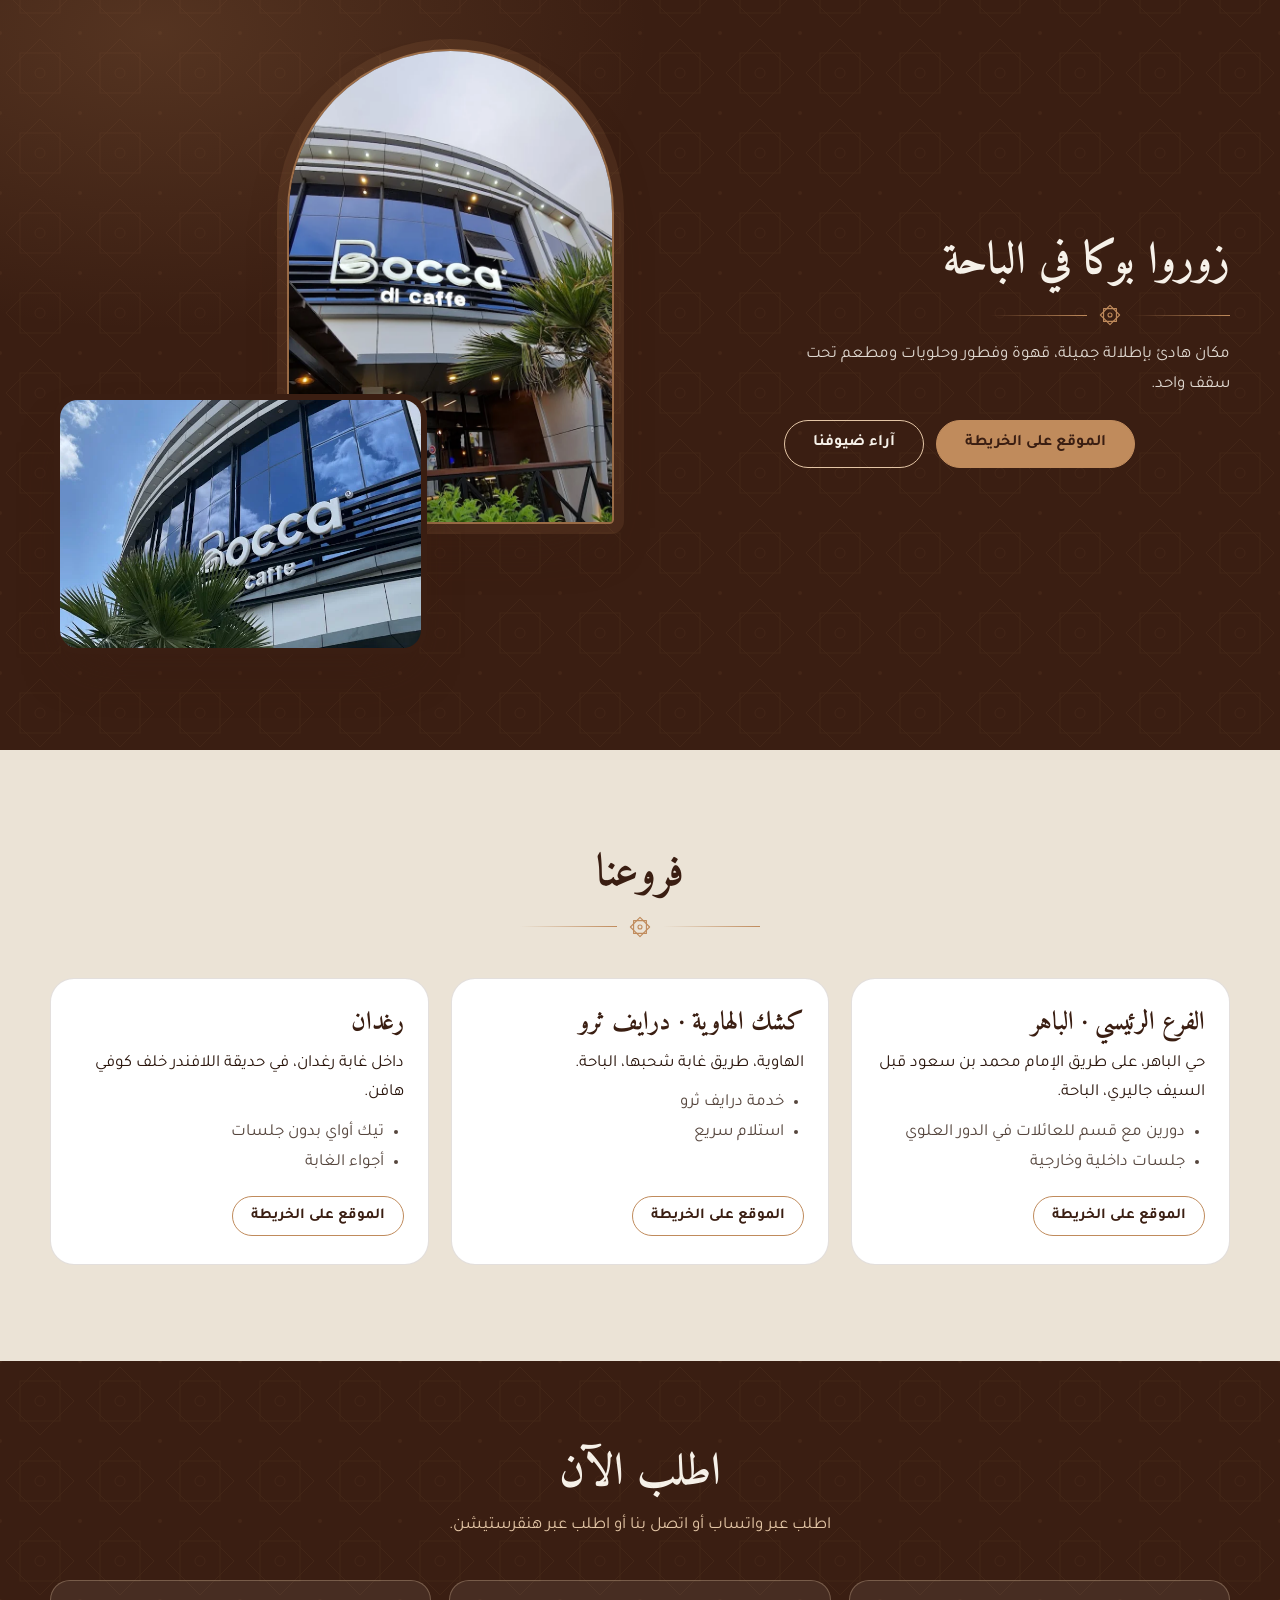
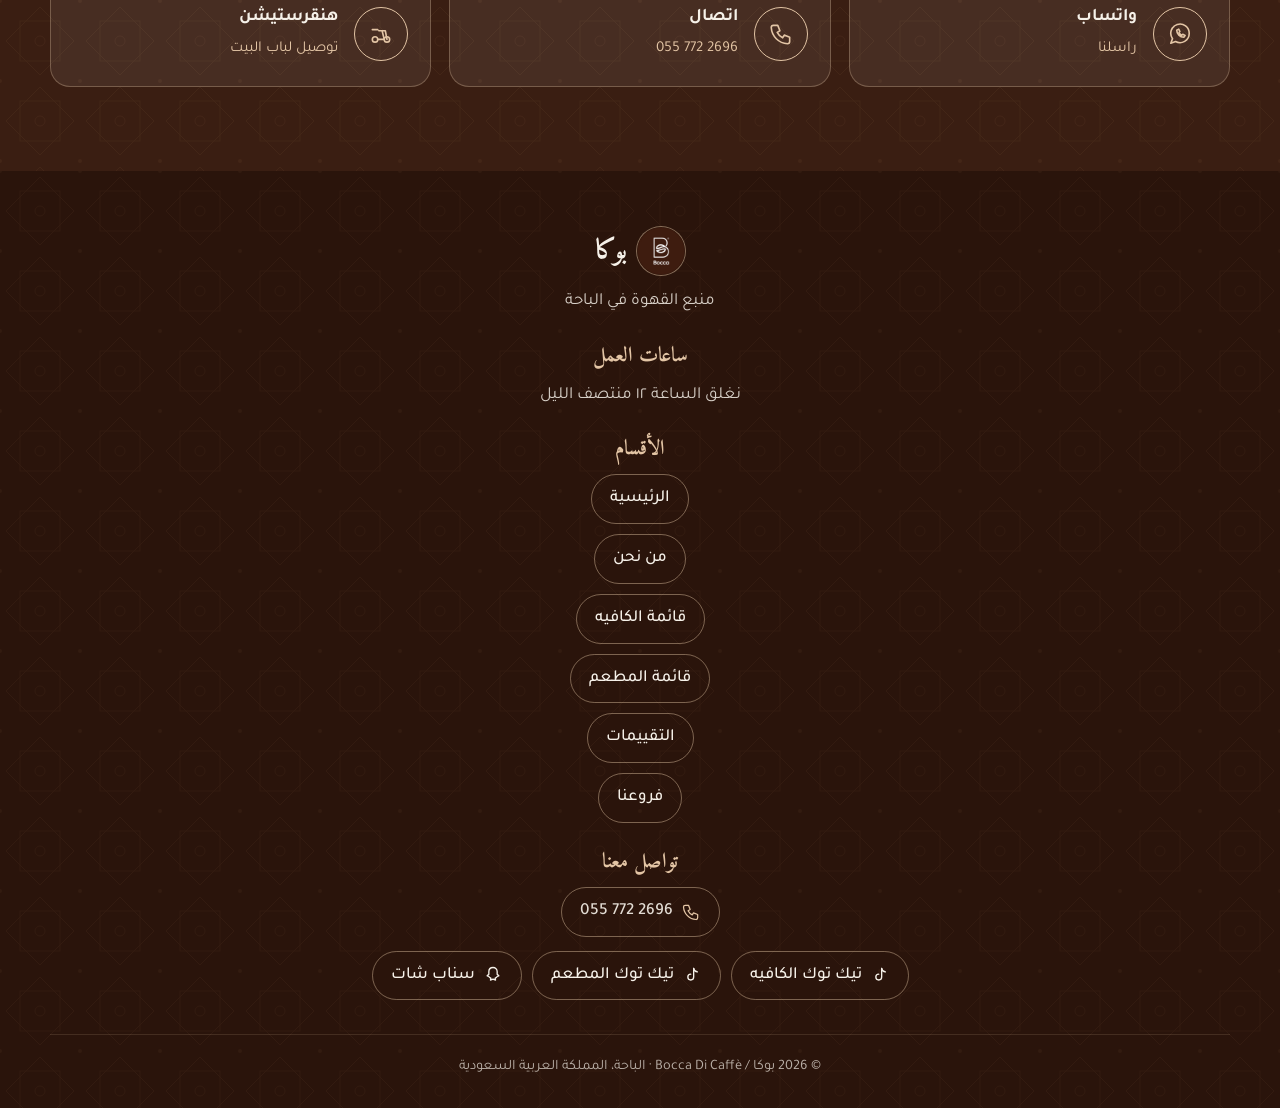
==== commit 19c6b6fa: "Add files via upload" ====
--- a/index.html
+++ b/index.html
@@ -49,7 +49,8 @@
   "sameAs": [
     "https://www.tiktok.com/@bocca_caffe",
     "https://www.tiktok.com/@bocca.restaurant1",
-    "https://www.snapchat.com/@bocca_caffe"
+    "https://www.snapchat.com/@bocca_caffe",
+    "https://www.instagram.com/boccarestaurantcafe/"
   ]
 }
 </script>
--- a/assets/style.css
+++ b/assets/style.css
@@ -279,7 +279,7 @@
 .place.dark .collage .c-wide{border-color:var(--choc)}
 
 /* ===== home: hero photo, reviews strip, best sellers ===== */
-.hero-bg{position:absolute;inset:0;pointer-events:none;background:radial-gradient(700px 480px at 82% 18%,rgba(192,139,92,.22),transparent 62%),linear-gradient(180deg,rgba(42,20,11,.80),rgba(42,20,11,.90)),url(img/place/bocca-exterior-wide.webp) center/cover no-repeat}
+.hero-bg{position:absolute;inset:0;pointer-events:none;background:radial-gradient(700px 480px at 82% 18%,rgba(192,139,92,.22),transparent 62%),linear-gradient(180deg,rgba(42,20,11,.70),rgba(42,20,11,.86)),url(img/place/bocca-front-tall.webp) center 45%/cover no-repeat}
 .proof{background:var(--cream);border-bottom:1px solid var(--line);padding:26px 0}
 .proof-in{display:grid;grid-template-columns:auto 1fr;gap:28px;align-items:center}
 .proof-rating{display:flex;flex-direction:column;align-items:center;gap:4px;text-decoration:none;color:var(--choc);padding-inline-end:28px;border-inline-end:1px solid var(--line)}
@@ -295,3 +295,29 @@
 @media(min-width:1000px){.best-row{display:grid;grid-template-columns:repeat(5,1fr);overflow:visible}.best-card{flex:none}}
 @media(max-width:860px){.proof-in{grid-template-columns:1fr;gap:16px}.proof-rating{flex-direction:row;justify-content:center;gap:12px;padding:0 0 14px;border-inline-end:0;border-bottom:1px solid var(--line)}.proof-rating b{font-size:2rem}.proof-quotes{display:flex;overflow-x:auto;scroll-snap-type:x mandatory;gap:12px;padding-bottom:6px}.q{flex:0 0 78%;scroll-snap-align:start}}
 .proof-quotes[hidden]{display:none}
+
+/* ===== added: WhatsApp button in site colours, footer as buttons, social buttons, order cart ===== */
+.wa-float{background:var(--choc);border:2px solid var(--accent)}.wa-float svg{stroke:var(--accent-2)}.wa-float:hover{background:var(--accent)}.wa-float:hover svg{stroke:var(--choc)}
+footer .foot-grid{grid-template-columns:1fr;justify-items:center;text-align:center;gap:26px}
+footer .foot-logo{justify-content:center}
+footer ul{flex-direction:row;flex-wrap:wrap;justify-content:center;gap:10px}
+footer ul li:not(.foot-social) a,.soc a,footer li.foot-social:not([data-social]){display:inline-flex;align-items:center;gap:8px;padding:9px 18px;border:1.5px solid rgba(227,197,165,.45);border-radius:999px;font-weight:500;opacity:1;color:var(--cream);transition:background .3s,color .3s,border-color .3s}
+footer ul li:not(.foot-social) a:hover,.soc a:hover,footer li.foot-social:not([data-social]):hover{background:var(--accent);border-color:var(--accent);color:var(--choc)}
+footer li.foot-social:not([data-social]):hover svg{stroke:var(--choc)}footer li.foot-social:not([data-social]) a:hover{color:var(--choc)}
+footer .foot-social[data-social]{display:none}
+.soc{display:flex;flex-wrap:wrap;justify-content:center;gap:10px;margin:14px auto 0}
+.soc svg{flex:none;width:20px;height:20px;stroke:currentColor;fill:none;stroke-width:1.6;stroke-linecap:round;stroke-linejoin:round}
+.add{flex:none;width:38px;height:38px;border-radius:50%;border:0;background:var(--choc);color:var(--accent-2);font:700 1.5rem/1 var(--fb);cursor:pointer;display:grid;place-items:center;transition:transform .2s,background .2s}.add:hover{background:var(--accent);color:var(--choc)}.add:active{transform:scale(.88)}
+.card-f{gap:8px}.card-f .cal{margin-inline-start:auto}
+.cart-fab{position:fixed;inset-inline-start:16px;bottom:calc(16px + env(safe-area-inset-bottom,0px));z-index:150;height:58px;padding:0 20px;border-radius:999px;border:0;background:var(--accent);color:var(--choc);display:flex;align-items:center;gap:10px;font:800 1rem var(--fb);cursor:pointer;box-shadow:0 12px 30px -8px rgba(0,0,0,.5)}
+.cart-fab[hidden]{display:none}.cart-fab svg{width:26px;height:26px;stroke:var(--choc);fill:none;stroke-width:1.8;stroke-linecap:round;stroke-linejoin:round}
+.cart-n{min-width:24px;height:24px;border-radius:50%;background:var(--choc);color:var(--accent-2);display:grid;place-items:center;font-size:.85rem}
+.cart-fab.bump{animation:cbump .35s}@keyframes cbump{50%{transform:scale(1.12)}}
+.cart-ov{position:fixed;inset:0;z-index:300;background:rgba(20,10,5,.55);opacity:0;pointer-events:none;transition:opacity .3s}.cart-ov.on{opacity:1;pointer-events:auto}
+.cart-pn{position:fixed;inset-inline:0;bottom:0;max-width:560px;margin-inline:auto;max-height:88svh;display:flex;flex-direction:column;background:var(--cream);border-radius:24px 24px 0 0;transform:translateY(100%);transition:transform .35s var(--ease);padding-bottom:env(safe-area-inset-bottom,0px)}.cart-ov.on .cart-pn{transform:none}
+.cart-h{display:flex;align-items:center;justify-content:space-between;padding:16px 20px 8px}.cart-h h3{margin:0;font-size:1.5rem;color:var(--choc)}.cart-x{border:0;background:none;font-size:2rem;line-height:1;color:var(--choc);cursor:pointer}
+.cart-l{overflow:auto;padding:4px 20px;flex:1}.cart-e{text-align:center;opacity:.7;padding:24px 0}
+.cart-r{display:flex;align-items:center;gap:12px;padding:12px 0;border-bottom:1px solid var(--line)}.cart-i{flex:1;min-width:0}.cart-i b{display:block;color:var(--choc);line-height:1.4}.cart-i small{color:var(--accent-deep)}
+.cart-q{display:flex;align-items:center;gap:10px}.cart-q button{width:32px;height:32px;border-radius:50%;border:1.5px solid var(--accent);background:none;color:var(--choc);font:700 1.2rem/1 var(--fb);cursor:pointer}.cart-q span{min-width:18px;text-align:center;font-weight:700}.cart-p{min-width:44px;text-align:end;color:var(--accent-deep)}
+.cart-f{padding:12px 20px 18px;display:grid;gap:10px;border-top:1px solid var(--line)}.cart-f input{width:100%;padding:12px 14px;border:1.5px solid var(--line);border-radius:12px;font:inherit;background:#fff;color:var(--ink)}
+.cart-t{display:flex;justify-content:space-between;font-size:1.2rem;color:var(--choc)}.cart-s{justify-content:center;width:100%}.cart-c{border:0;background:none;color:var(--accent-deep);font:inherit;cursor:pointer;text-decoration:underline}
